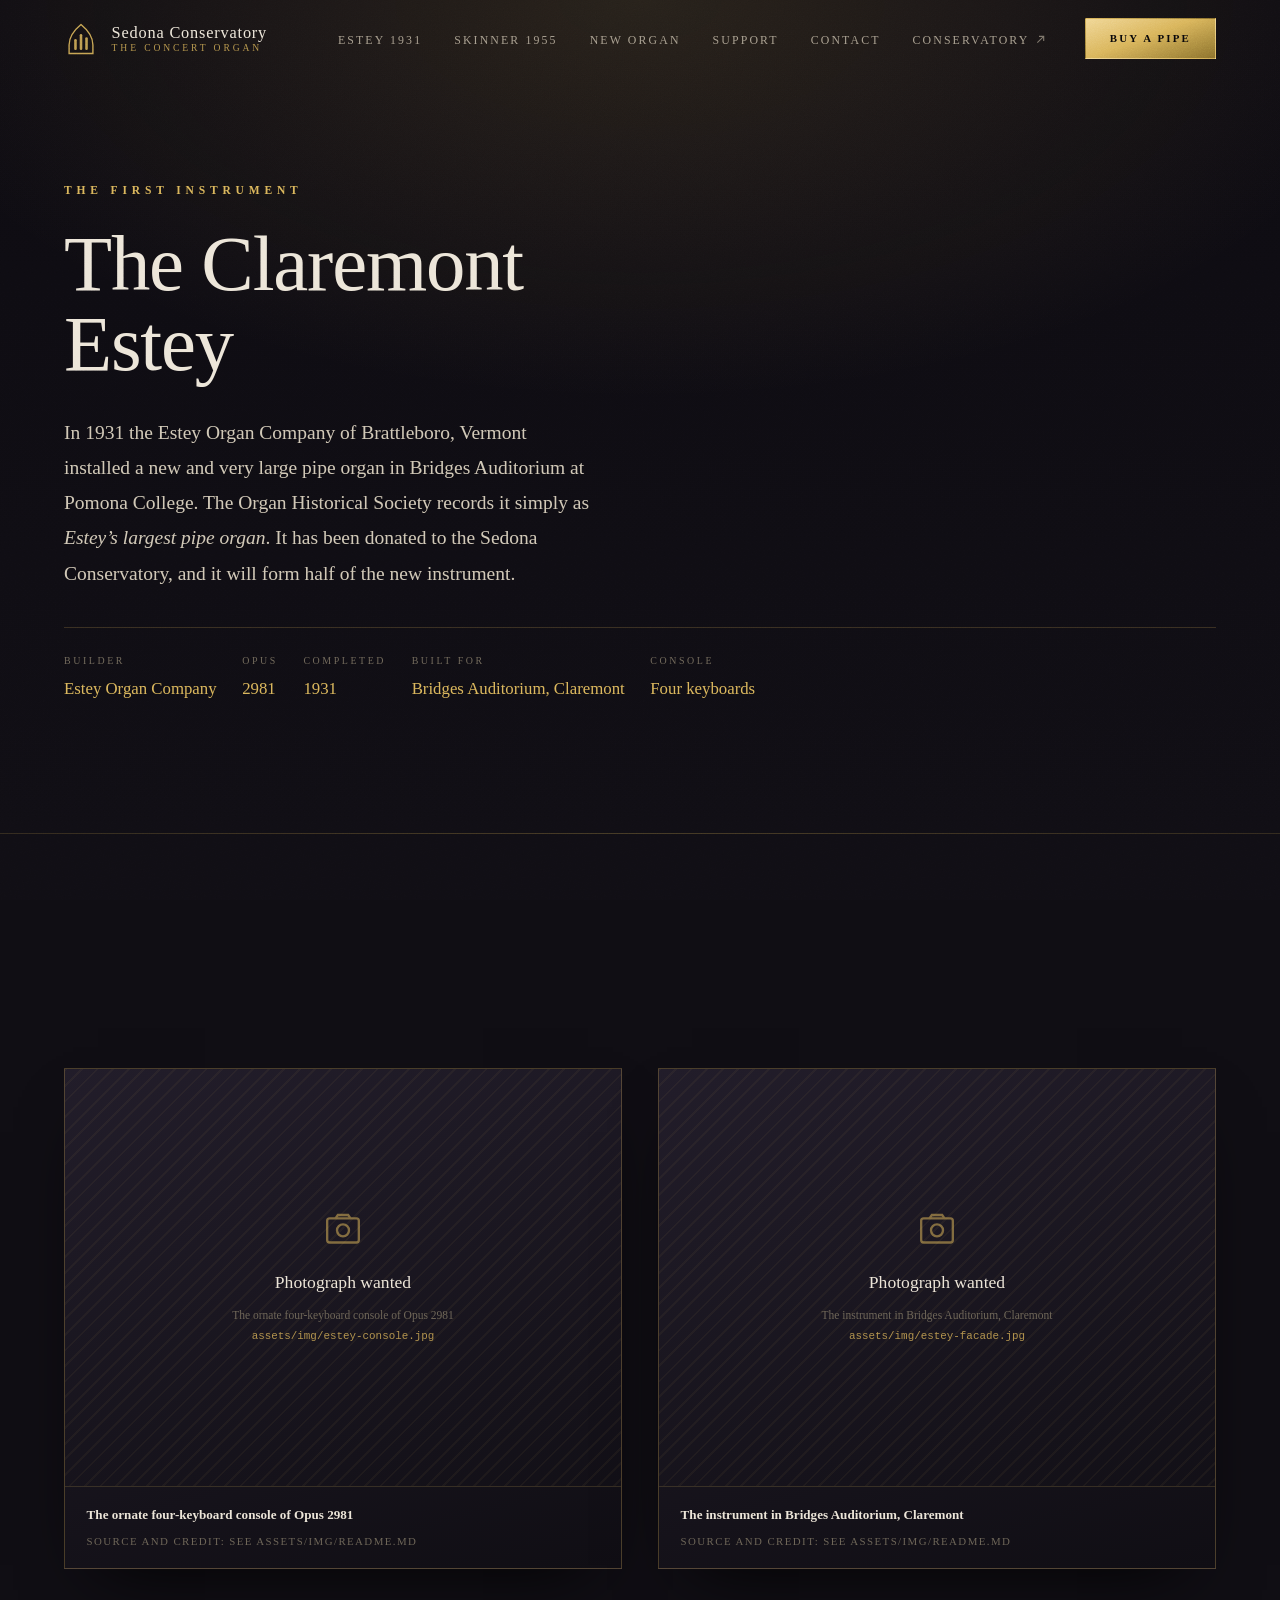
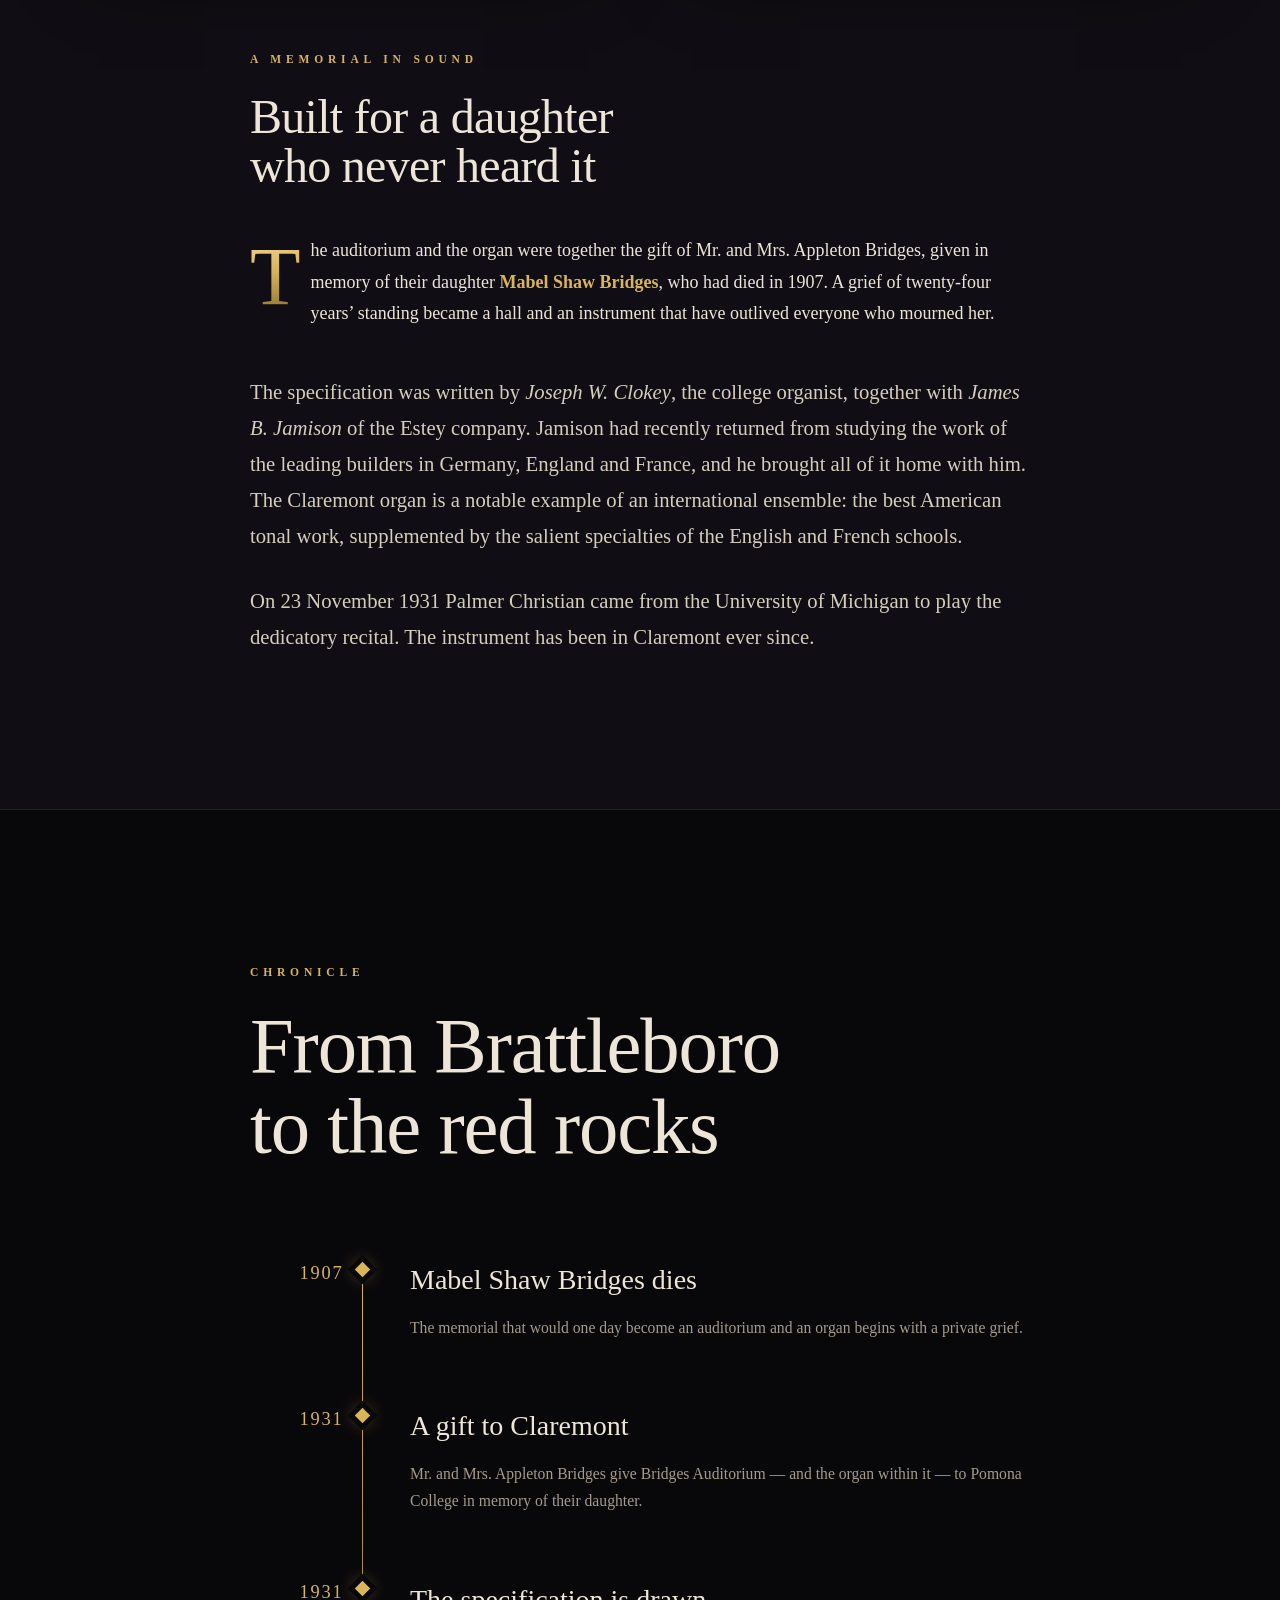
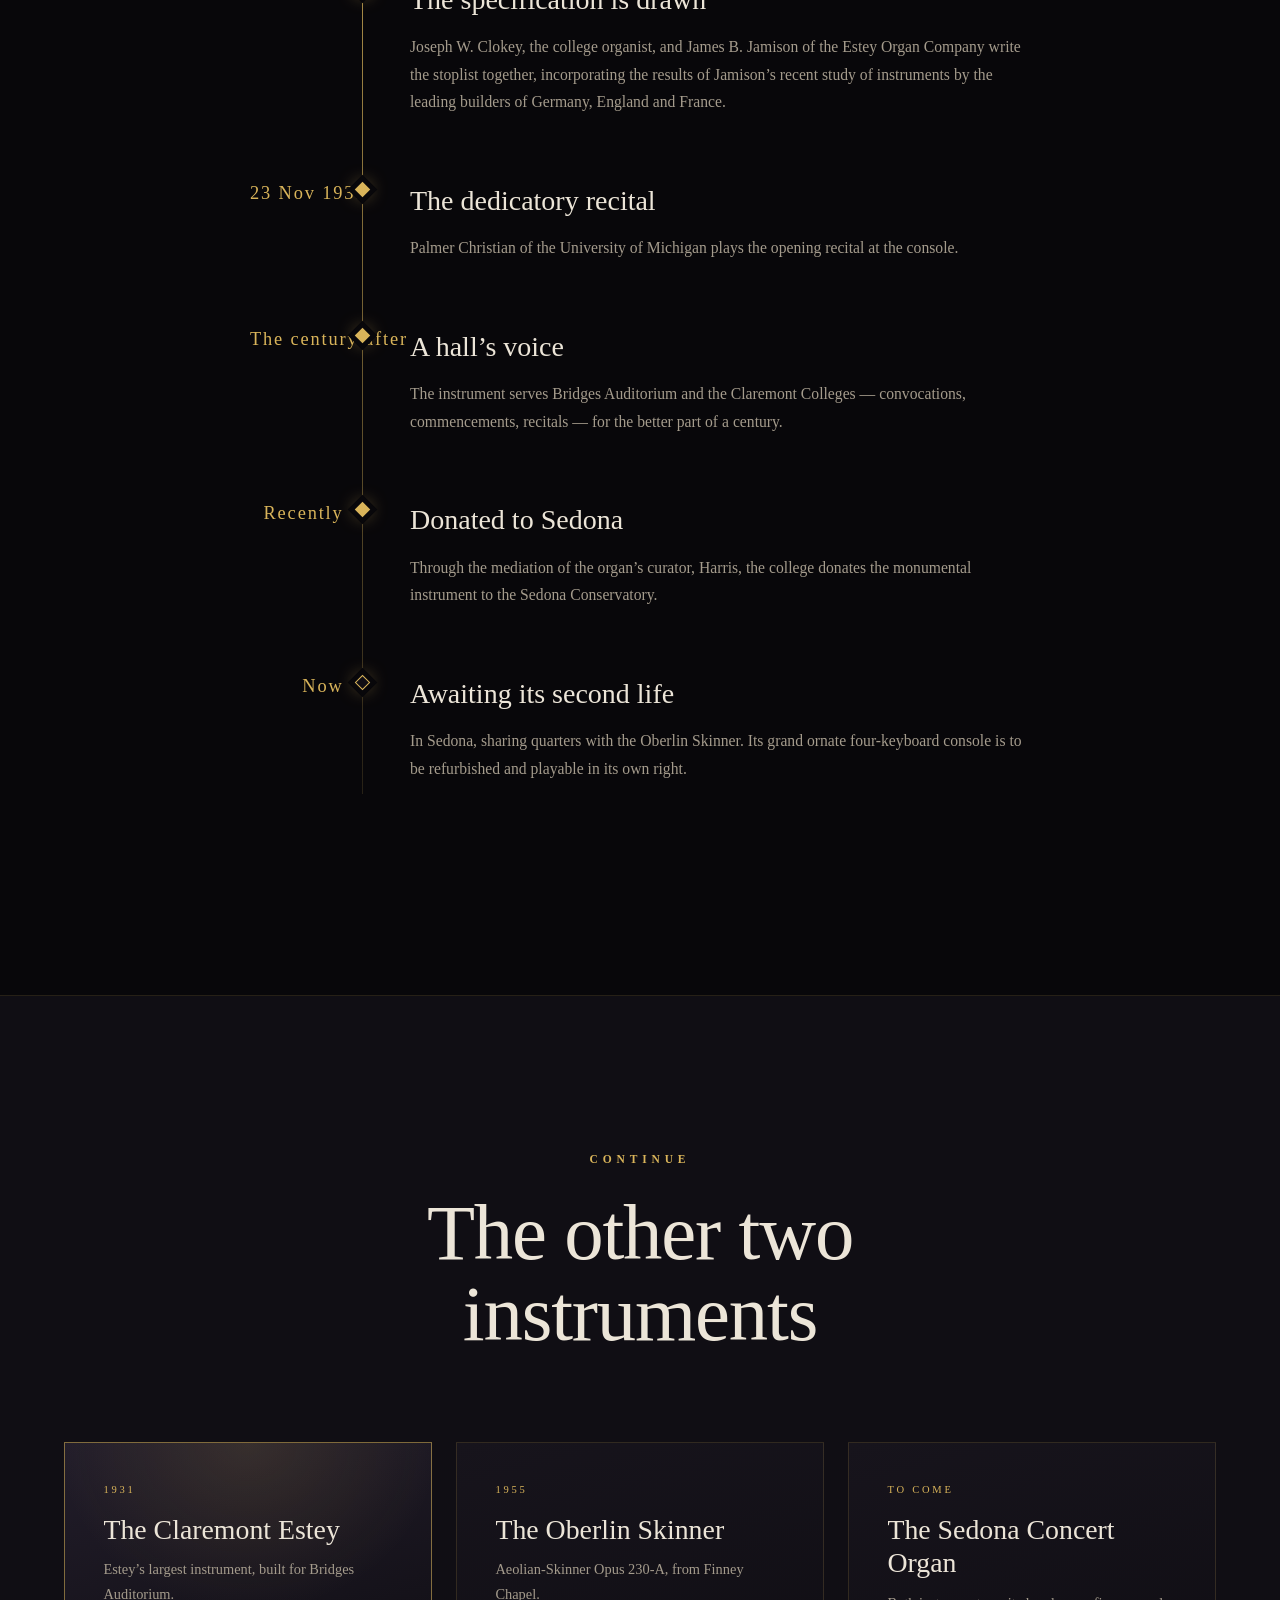
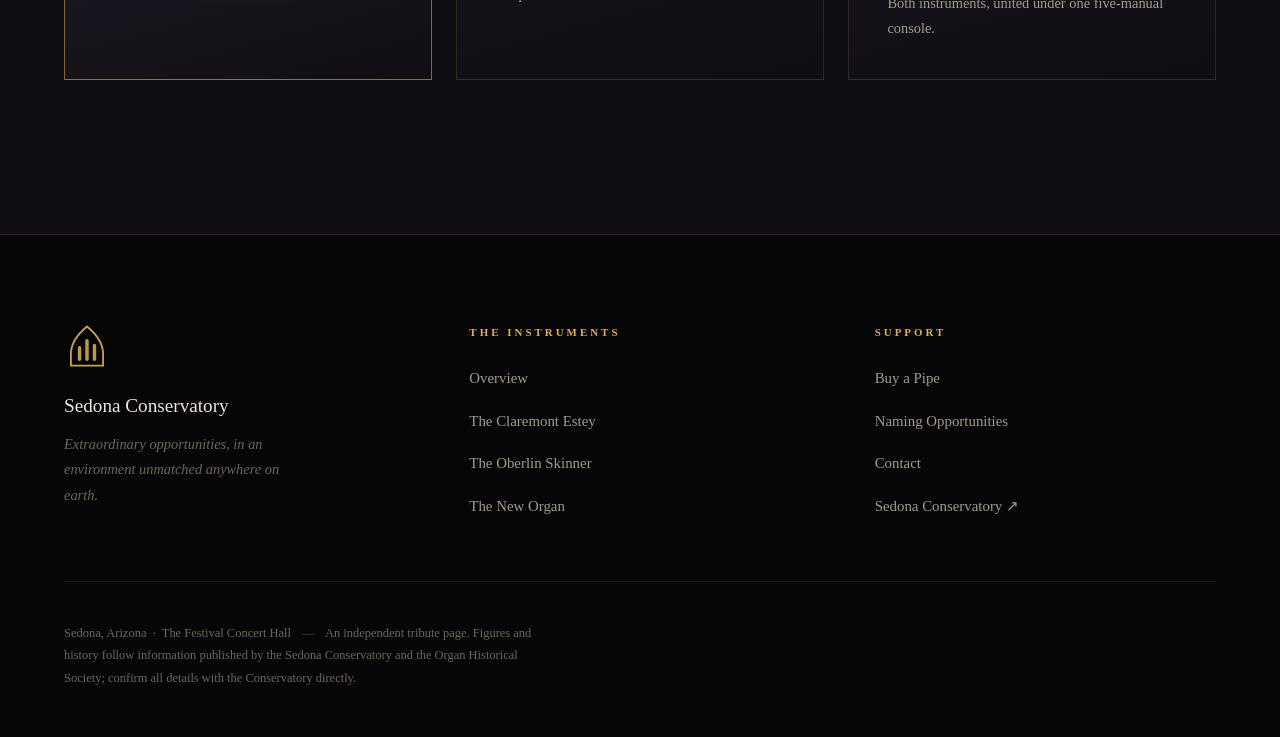
==== estey.html @ 78c65061 "Add organ pages, fundraising content, contact modal, and site nav Expands the single page into a fiv" ====
<!DOCTYPE html>
<html lang="en">
<head>
<meta charset="utf-8">
<meta name="viewport" content="width=device-width, initial-scale=1">
<title>The Claremont Estey, Opus 2981 (1931) — Sedona Concert Organ</title>
<meta name="description" content="Estey Opus 2981, built in 1931 for Bridges Auditorium at Pomona College, Claremont — the largest organ the Estey Organ Company ever built, and now bound for Sedona.">
<meta name="theme-color" content="#0b0a0d">
<link rel="stylesheet" href="assets/css/cathedral.css">
<link rel="icon" href="data:image/svg+xml,%3Csvg xmlns='http://www.w3.org/2000/svg' viewBox='0 0 32 32'%3E%3Crect width='32' height='32' fill='%230b0a0d'/%3E%3Cg fill='%23d9b45a'%3E%3Crect x='6' y='10' width='3' height='16' rx='1.5'/%3E%3Crect x='11.5' y='6' width='3' height='20' rx='1.5'/%3E%3Crect x='17' y='3' width='3' height='23' rx='1.5'/%3E%3Crect x='22.5' y='8' width='3' height='18' rx='1.5'/%3E%3C/g%3E%3C/svg%3E">
</head>
<body>

<a class="skip-link" href="#main">Skip to content</a>

<header class="masthead" id="masthead">
  <div class="masthead__inner">
    <a class="sigil" href="index.html" aria-label="The Sedona Concert Organ — home">
      <svg class="sigil__mark" viewBox="0 0 40 40" aria-hidden="true" focusable="false">
        <path class="sigil__arch" d="M20 3 C31 12, 34 20, 34 27 L34 37 L6 37 L6 27 C6 20, 9 12, 20 3 Z"/>
        <g class="sigil__pipes">
          <rect x="12" y="20" width="3" height="13" rx="1.5"/>
          <rect x="18.5" y="14" width="3" height="19" rx="1.5"/>
          <rect x="25" y="18" width="3" height="15" rx="1.5"/>
        </g>
      </svg>
      <span class="sigil__word">
        <span class="sigil__name">Sedona Conservatory</span>
        <span class="sigil__sub">The Concert Organ</span>
      </span>
    </a>

    <nav class="nav" aria-label="Primary">
      <ul class="nav__list">
        <li><a href="estey.html" aria-current="page">Estey 1931</a></li>
        <li><a href="oberlin.html">Skinner 1955</a></li>
        <li><a href="new-organ.html">New Organ</a></li>
        <li><a href="support.html">Support</a></li>
        <li><a href="#" data-opens-contact>Contact</a></li>
        <li><a class="nav__ext" href="https://sedonaconservatory.org/" target="_blank" rel="noopener">Conservatory<svg viewBox="0 0 12 12" aria-hidden="true" focusable="false"><path d="M4 1h7v7H9.5V3.56L2.28 10.78 1.22 9.72 8.44 2.5H4z"/></svg></a></li>
      </ul>
      <a class="btn btn--gild nav__cta" href="support.html#buy">Buy a Pipe</a>
    </nav>

    <button class="burger" type="button" aria-expanded="false" aria-controls="nav-drawer" aria-label="Open menu">
      <span></span><span></span><span></span>
    </button>
  </div>

  <div class="drawer" id="nav-drawer" hidden>
    <ul class="drawer__list">
      <li><a href="estey.html" aria-current="page">Estey 1931</a></li>
      <li><a href="oberlin.html">Skinner 1955</a></li>
      <li><a href="new-organ.html">New Organ</a></li>
      <li><a href="support.html">Support</a></li>
      <li><a href="support.html#buy">Buy a Pipe</a></li>
      <li><a href="#" data-opens-contact>Contact</a></li>
      <li><a href="https://sedonaconservatory.org/" target="_blank" rel="noopener">Sedona Conservatory &#8599;</a></li>
    </ul>
  </div>
</header>

<main id="main">
<section class="pagehead">
  <div class="pagehead__inner">
    <p class="kicker">The First Instrument</p>
    <h1 class="display">The Claremont<br>Estey</h1>
    <p class="pagehead__lede">
      In 1931 the Estey Organ Company of Brattleboro, Vermont installed a new and very
      large pipe organ in Bridges Auditorium at Pomona College. The Organ Historical
      Society records it simply as <em>Estey&rsquo;s largest pipe organ</em>. It has been
      donated to the Sedona Conservatory, and it will form half of the new instrument.
    </p>

    <dl class="meta">
      <div><dt>Builder</dt><dd>Estey Organ Company</dd></div>
      <div><dt>Opus</dt><dd>2981</dd></div>
      <div><dt>Completed</dt><dd>1931</dd></div>
      <div><dt>Built for</dt><dd>Bridges Auditorium, Claremont</dd></div>
      <div><dt>Console</dt><dd>Four keyboards</dd></div>
    </dl>
  </div>
</section>

<section class="section">
  <div class="wrap">
    <div class="plates">
      <figure class="plate">
        <div class="plate__frame">
          <img class="plate__img" src="assets/img/estey-console.jpg" alt="The four-keyboard console of Estey Opus 2981" loading="lazy">
          <div class="plate__await">
            <svg viewBox="0 0 24 24" fill="none" stroke="currentColor" stroke-width="1.4" aria-hidden="true">
              <rect x="2.5" y="5" width="19" height="14.5" rx="1.5"/>
              <circle cx="12" cy="12.2" r="3.6"/><path d="M7.5 5l1.4-2h6.2l1.4 2"/>
            </svg>
            <b>Photograph wanted</b>
            <span>The ornate four-keyboard console of Opus 2981<br><code>assets/img/estey-console.jpg</code></span>
          </div>
        </div>
        <figcaption><b>The ornate four-keyboard console of Opus 2981</b><cite>Source and credit: see assets/img/README.md</cite></figcaption>
      </figure>
      <figure class="plate">
        <div class="plate__frame">
          <img class="plate__img" src="assets/img/estey-facade.jpg" alt="The organ facade in Bridges Auditorium, Claremont" loading="lazy">
          <div class="plate__await">
            <svg viewBox="0 0 24 24" fill="none" stroke="currentColor" stroke-width="1.4" aria-hidden="true">
              <rect x="2.5" y="5" width="19" height="14.5" rx="1.5"/>
              <circle cx="12" cy="12.2" r="3.6"/><path d="M7.5 5l1.4-2h6.2l1.4 2"/>
            </svg>
            <b>Photograph wanted</b>
            <span>The instrument in Bridges Auditorium, Claremont<br><code>assets/img/estey-facade.jpg</code></span>
          </div>
        </div>
        <figcaption><b>The instrument in Bridges Auditorium, Claremont</b><cite>Source and credit: see assets/img/README.md</cite></figcaption>
      </figure>
    </div>
  </div>

  <div class="wrap wrap--narrow">
    <p class="kicker reveal">A memorial in sound</p>
    <h2 class="display display--sm reveal">Built for a daughter<br>who never heard it</h2>
    <div class="illuminated reveal">
      <p>
        The auditorium and the organ were together the gift of Mr. and Mrs. Appleton
        Bridges, given in memory of their daughter <strong>Mabel Shaw Bridges</strong>,
        who had died in 1907. A grief of twenty-four years&rsquo; standing became a hall
        and an instrument that have outlived everyone who mourned her.
      </p>
    </div>

    <p class="body-lg reveal">
      The specification was written by <em>Joseph W. Clokey</em>, the college organist,
      together with <em>James B. Jamison</em> of the Estey company. Jamison had recently
      returned from studying the work of the leading builders in Germany, England and
      France, and he brought all of it home with him. The Claremont organ is a notable
      example of an international ensemble: the best American tonal work, supplemented by
      the salient specialties of the English and French schools.
    </p>

    <p class="body-lg reveal" style="margin-top:1.75rem">
      On 23 November 1931 Palmer Christian came from the University of Michigan to play
      the dedicatory recital. The instrument has been in Claremont ever since.
    </p>
  </div>
</section>

<section class="section section--dark">
  <div class="wrap wrap--narrow">
    <header class="section-head reveal">
      <p class="kicker">Chronicle</p>
      <h2 class="display">From Brattleboro<br>to the red rocks</h2>
    </header>
    <ol class="chronicle reveal-group">
      <li class="epoch reveal">
        <span class="epoch__year">1907</span>
        <div class="epoch__body">
          <h3>Mabel Shaw Bridges dies</h3>
          <p>The memorial that would one day become an auditorium and an organ begins with a private grief.</p>
        </div>
      </li>
      <li class="epoch reveal">
        <span class="epoch__year">1931</span>
        <div class="epoch__body">
          <h3>A gift to Claremont</h3>
          <p>Mr. and Mrs. Appleton Bridges give Bridges Auditorium &mdash; and the organ within it &mdash; to Pomona College in memory of their daughter.</p>
        </div>
      </li>
      <li class="epoch reveal">
        <span class="epoch__year">1931</span>
        <div class="epoch__body">
          <h3>The specification is drawn</h3>
          <p>Joseph W. Clokey, the college organist, and James B. Jamison of the Estey Organ Company write the stoplist together, incorporating the results of Jamison&rsquo;s recent study of instruments by the leading builders of Germany, England and France.</p>
        </div>
      </li>
      <li class="epoch reveal">
        <span class="epoch__year">23 Nov 1931</span>
        <div class="epoch__body">
          <h3>The dedicatory recital</h3>
          <p>Palmer Christian of the University of Michigan plays the opening recital at the console.</p>
        </div>
      </li>
      <li class="epoch reveal">
        <span class="epoch__year">The century after</span>
        <div class="epoch__body">
          <h3>A hall&rsquo;s voice</h3>
          <p>The instrument serves Bridges Auditorium and the Claremont Colleges &mdash; convocations, commencements, recitals &mdash; for the better part of a century.</p>
        </div>
      </li>
      <li class="epoch reveal">
        <span class="epoch__year">Recently</span>
        <div class="epoch__body">
          <h3>Donated to Sedona</h3>
          <p>Through the mediation of the organ&rsquo;s curator, Harris, the college donates the monumental instrument to the Sedona Conservatory.</p>
        </div>
      </li>
      <li class="epoch reveal epoch--future">
        <span class="epoch__year">Now</span>
        <div class="epoch__body">
          <h3>Awaiting its second life</h3>
          <p>In Sedona, sharing quarters with the Oberlin Skinner. Its grand ornate four-keyboard console is to be refurbished and playable in its own right.</p>
        </div>
      </li>
    </ol>
  </div>
</section>

<section class="section">
  <div class="wrap">
    <header class="section-head section-head--center reveal">
      <p class="kicker kicker--center">Continue</p>
      <h2 class="display">The other two<br>instruments</h2>
    </header>
    <div class="crosslinks reveal-group">
      <a class="xlink" href="estey.html" aria-current="page">
        <p class="xlink__era">1931</p>
        <p class="xlink__name">The Claremont Estey</p>
        <p class="xlink__note">Estey&rsquo;s largest instrument, built for Bridges Auditorium.</p>
      </a>
      <a class="xlink" href="oberlin.html">
        <p class="xlink__era">1955</p>
        <p class="xlink__name">The Oberlin Skinner</p>
        <p class="xlink__note">Aeolian-Skinner Opus 230-A, from Finney Chapel.</p>
      </a>
      <a class="xlink" href="new-organ.html">
        <p class="xlink__era">To come</p>
        <p class="xlink__name">The Sedona Concert Organ</p>
        <p class="xlink__note">Both instruments, united under one five-manual console.</p>
      </a>
    </div>
  </div>
</section>
</main>

<footer class="crypt">
  <div class="wrap">
    <div class="crypt__grid">
      <div class="crypt__brand">
        <svg class="sigil__mark sigil__mark--lg" viewBox="0 0 40 40" aria-hidden="true" focusable="false">
          <path class="sigil__arch" d="M20 3 C31 12, 34 20, 34 27 L34 37 L6 37 L6 27 C6 20, 9 12, 20 3 Z"/>
          <g class="sigil__pipes">
            <rect x="12" y="20" width="3" height="13" rx="1.5"/>
            <rect x="18.5" y="14" width="3" height="19" rx="1.5"/>
            <rect x="25" y="18" width="3" height="15" rx="1.5"/>
          </g>
        </svg>
        <p class="crypt__name">Sedona Conservatory</p>
        <p class="crypt__tag">Extraordinary opportunities, in an environment unmatched anywhere on earth.</p>
      </div>

      <nav class="crypt__nav" aria-label="The instruments">
        <h4>The Instruments</h4>
        <ul>
          <li><a href="index.html">Overview</a></li>
          <li><a href="estey.html">The Claremont Estey</a></li>
          <li><a href="oberlin.html">The Oberlin Skinner</a></li>
          <li><a href="new-organ.html">The New Organ</a></li>
        </ul>
      </nav>

      <nav class="crypt__nav" aria-label="Support">
        <h4>Support</h4>
        <ul>
          <li><a href="support.html#buy">Buy a Pipe</a></li>
          <li><a href="support.html#naming">Naming Opportunities</a></li>
          <li><a href="#" data-opens-contact>Contact</a></li>
          <li><a href="https://sedonaconservatory.org/" target="_blank" rel="noopener">Sedona Conservatory &#8599;</a></li>
        </ul>
      </nav>
    </div>

    <p class="crypt__fine">
      Sedona, Arizona &nbsp;&middot;&nbsp; The Festival Concert Hall
      <span class="crypt__sep">&mdash;</span>
      An independent tribute page. Figures and history follow information published by the
      Sedona Conservatory and the Organ Historical Society; confirm all details with the
      Conservatory directly.
    </p>
  </div>
</footer>

<dialog class="modal" id="contact-modal" aria-labelledby="contact-title">
  <div class="modal__inner">
    <div class="modal__head">
      <h2 class="modal__title" id="contact-title">Write to the Conservatory</h2>
      <button class="modal__close" type="button" aria-label="Close">
        <svg viewBox="0 0 24 24" aria-hidden="true" focusable="false">
          <path d="M5 5l14 14M19 5L5 19" stroke-linecap="round"/>
        </svg>
      </button>
    </div>

    <p class="modal__lede">
      About sponsoring a pipe, naming a rank or a division, visiting the
      instruments, or anything else concerning the Sedona Concert Organ.
    </p>

    <form data-mailto>
      <label class="field">
        <span>Your name</span>
        <input type="text" name="name" autocomplete="name" required>
      </label>
      <label class="field">
        <span>Your email</span>
        <input type="email" name="email" autocomplete="email" required>
      </label>
      <label class="field">
        <span>Regarding</span>
        <select name="subject">
          <option>Buy-A-Pipe sponsorship</option>
          <option>Naming a rank or division</option>
          <option>A major gift</option>
          <option>Visiting the instruments</option>
          <option>Press and media</option>
          <option>Something else</option>
        </select>
      </label>
      <label class="field">
        <span>Message</span>
        <textarea name="message" required></textarea>
      </label>

      <div class="modal__actions">
        <button class="btn btn--gild" type="submit">Open email app</button>
        <button class="btn btn--ghost" type="button" onclick="this.closest('dialog').close()">Cancel</button>
      </div>
    </form>

    <p class="modal__direct">
      This form composes the message in your own email application &mdash; nothing
      is sent from this page.<br>
      Or write directly to <a data-contact-email href="#">the Conservatory</a>.
    </p>
  </div>
</dialog>

<script src="assets/js/cathedral.js" defer></script>
</body>
</html>
---- assets/css/cathedral.css ----
/* ═══════════════════════════════════════════════════════════════════════════
   THE SEDONA CONCERT ORGAN
   A cathedral in CSS — stone, glass, gilding, and light.
   ═══════════════════════════════════════════════════════════════════════════ */

/* ── Tokens ───────────────────────────────────────────────────────────────── */
:root {
  /* Stone */
  --void:        #08070a;
  --stone-deep:  #100e14;
  --stone:       #17141c;
  --stone-lit:   #221d2a;
  --stone-edge:  #322b3c;

  /* Gilding */
  --gild:        #d9b45a;
  --gild-bright: #f0d693;
  --gild-deep:   #8a6f2c;

  /* Glass */
  --lapis:    #2a4b8d;
  --ruby:     #8c1f2f;
  --emerald:  #1d5b4a;
  --amethyst: #4a2d6b;
  --rock:     #a4462d;

  /* Ink */
  --parchment: #ece5d8;
  --mist:      #a49b8c;
  --mist-dim:  #6f6759;

  /* Type */
  --serif:  'Iowan Old Style', 'Palatino Linotype', Palatino, 'Book Antiqua',
            'Hoefler Text', Georgia, 'Times New Roman', serif;
  --display: 'Optima', 'Trajan Pro', 'Iowan Old Style', 'Palatino Linotype',
             Palatino, Georgia, serif;

  /* Measure */
  --wrap:  1180px;
  --gutter: clamp(1.25rem, 5vw, 4rem);
  --rhythm: clamp(5rem, 12vw, 10rem);

  --ease: cubic-bezier(.22, .61, .36, 1);
}

/* ── Reset ────────────────────────────────────────────────────────────────── */
*, *::before, *::after { box-sizing: border-box; }
html { -webkit-text-size-adjust: 100%; scroll-behavior: smooth; }
body, h1, h2, h3, h4, p, ul, ol, figure, blockquote { margin: 0; padding: 0; }
ul, ol { list-style: none; }
img, svg { display: block; max-width: 100%; }
a { color: inherit; text-decoration: none; }
button { font: inherit; color: inherit; background: none; border: 0; cursor: pointer; }

@media (prefers-reduced-motion: reduce) {
  html { scroll-behavior: auto; }
  *, *::before, *::after {
    animation-duration: .001ms !important;
    animation-iteration-count: 1 !important;
    transition-duration: .001ms !important;
  }
}

/* ── Body: the stone shell ────────────────────────────────────────────────── */
body {
  font-family: var(--serif);
  font-size: clamp(1rem, .95rem + .25vw, 1.125rem);
  line-height: 1.75;
  color: var(--parchment);
  background: var(--stone-deep);
  overflow-x: hidden;
  text-rendering: optimizeLegibility;
  -webkit-font-smoothing: antialiased;
}

/* Quarried-stone grain, laid over everything */
body::after {
  content: "";
  position: fixed;
  inset: 0;
  z-index: 9999;
  pointer-events: none;
  opacity: .5;
  mix-blend-mode: overlay;
  background-image: url("data:image/svg+xml;utf8,\
<svg xmlns='http://www.w3.org/2000/svg' width='200' height='200'>\
<filter id='g'><feTurbulence type='fractalNoise' baseFrequency='.85' numOctaves='3' stitchTiles='stitch'/>\
<feColorMatrix type='saturate' values='0'/></filter>\
<rect width='200' height='200' filter='url(%23g)' opacity='.42'/></svg>");
}

.skip-link {
  position: absolute; top: -100%; left: 1rem; z-index: 10000;
  padding: .75rem 1.25rem;
  background: var(--gild); color: var(--void);
  font: 600 .8rem/1 var(--serif); letter-spacing: .12em; text-transform: uppercase;
}
.skip-link:focus { top: 1rem; }

:focus-visible { outline: 2px solid var(--gild); outline-offset: 3px; }

/* ── Layout ───────────────────────────────────────────────────────────────── */
.wrap {
  width: min(var(--wrap), 100% - var(--gutter) * 2);
  margin-inline: auto;
}
.wrap--narrow { width: min(780px, 100% - var(--gutter) * 2); }

.section {
  position: relative;
  padding-block: var(--rhythm);
}
.section--dark {
  background: var(--void);
  box-shadow: inset 0 1px 0 rgba(217,180,90,.14), inset 0 -1px 0 rgba(217,180,90,.14);
}

/* ── Typography ───────────────────────────────────────────────────────────── */
.display {
  font-family: var(--display);
  font-size: clamp(2.4rem, 1.4rem + 4.4vw, 5rem);
  font-weight: 400;
  line-height: 1.02;
  letter-spacing: -.015em;
  color: var(--parchment);
  text-wrap: balance;
}
.display--sm { font-size: clamp(1.8rem, 1.2rem + 2.4vw, 3rem); }

.kicker {
  font-size: .72rem;
  letter-spacing: .42em;
  text-transform: uppercase;
  color: var(--gild);
  margin-bottom: 1.5rem;
  font-weight: 600;
}
.kicker--center { text-align: center; }

.body-lg { font-size: 1.15em; color: #d5cdbd; }

/* The measure constrains the prose, never the display type — headings need
   room to break where the <br> puts them. */
.section-head { margin-bottom: clamp(3rem, 7vw, 5.5rem); }
.section-head--center { text-align: center; }
.section-head__lede {
  margin-top: 1.75rem;
  max-width: 46ch;
  color: var(--mist);
  font-size: 1.1em;
  line-height: 1.8;
}
.section-head--center .section-head__lede { margin-inline: auto; }

.fineprint {
  margin-top: 3.5rem;
  text-align: center;
  font-size: .85rem;
  font-style: italic;
  color: var(--mist-dim);
}

/* ── Buttons ──────────────────────────────────────────────────────────────── */
.btn {
  display: inline-block;
  padding: .95rem 2.1rem;
  font-size: .78rem;
  font-weight: 600;
  letter-spacing: .2em;
  text-transform: uppercase;
  border: 1px solid transparent;
  transition: background .4s var(--ease), color .4s var(--ease),
              border-color .4s var(--ease), box-shadow .4s var(--ease),
              transform .4s var(--ease);
}
.btn--gild {
  color: var(--void);
  background: linear-gradient(160deg, var(--gild-bright), var(--gild) 46%, var(--gild-deep));
  box-shadow: 0 0 0 rgba(217,180,90,0);
}
.btn--gild:hover {
  transform: translateY(-2px);
  box-shadow: 0 10px 34px -10px rgba(217,180,90,.75);
}
.btn--ghost {
  color: var(--gild);
  border-color: rgba(217,180,90,.4);
}
.btn--ghost:hover {
  color: var(--void);
  background: var(--gild);
  border-color: var(--gild);
  transform: translateY(-2px);
}

/* ═══════════════════════════════════════════════════════════════════════════
   MASTHEAD
   ═══════════════════════════════════════════════════════════════════════════ */
.masthead {
  position: fixed;
  inset: 0 0 auto;
  z-index: 100;
  transition: background .5s var(--ease), border-color .5s var(--ease),
              backdrop-filter .5s var(--ease);
  border-bottom: 1px solid transparent;
}
.masthead.is-sunk {
  background: rgba(8,7,10,.86);
  backdrop-filter: blur(14px) saturate(1.2);
  -webkit-backdrop-filter: blur(14px) saturate(1.2);
  border-bottom-color: rgba(217,180,90,.18);
}
.masthead__inner {
  width: min(var(--wrap), 100% - var(--gutter) * 2);
  margin-inline: auto;
  display: flex;
  align-items: center;
  justify-content: space-between;
  gap: 2rem;
  padding-block: 1.1rem;
}

.sigil { display: flex; align-items: center; gap: .85rem; }
.sigil__mark { width: 34px; height: 34px; flex: none; }
.sigil__mark--lg { width: 46px; height: 46px; }
.sigil__arch { fill: none; stroke: var(--gild); stroke-width: 1.6; opacity: .9; }
.sigil__pipes rect { fill: var(--gild); opacity: .85; }
.sigil__word { display: flex; flex-direction: column; line-height: 1.15; }
.sigil__name {
  font-family: var(--display);
  font-size: 1.02rem;
  letter-spacing: .05em;
}
.sigil__sub {
  font-size: .6rem;
  letter-spacing: .3em;
  text-transform: uppercase;
  color: var(--gild);
  opacity: .8;
}

.nav { display: flex; align-items: center; gap: 2.5rem; }
.nav__list { display: flex; gap: 2rem; }
.nav__list a {
  position: relative;
  font-size: .74rem;
  letter-spacing: .18em;
  text-transform: uppercase;
  color: var(--mist);
  transition: color .35s var(--ease);
}
.nav__list a::after {
  content: "";
  position: absolute;
  left: 0; bottom: -.45rem;
  width: 100%; height: 1px;
  background: var(--gild);
  transform: scaleX(0);
  transform-origin: right;
  transition: transform .45s var(--ease);
}
.nav__list a:hover { color: var(--parchment); }
.nav__list a:hover::after { transform: scaleX(1); transform-origin: left; }
.nav__cta { padding: .65rem 1.5rem; font-size: .68rem; }

.burger { display: none; flex-direction: column; gap: 5px; padding: .5rem; }
.burger span {
  display: block; width: 24px; height: 1.5px;
  background: var(--gild);
  transition: transform .4s var(--ease), opacity .3s var(--ease);
}
.burger[aria-expanded="true"] span:nth-child(1) { transform: translateY(6.5px) rotate(45deg); }
.burger[aria-expanded="true"] span:nth-child(2) { opacity: 0; }
.burger[aria-expanded="true"] span:nth-child(3) { transform: translateY(-6.5px) rotate(-45deg); }

.drawer {
  background: rgba(8,7,10,.97);
  backdrop-filter: blur(16px);
  -webkit-backdrop-filter: blur(16px);
  border-top: 1px solid rgba(217,180,90,.18);
}
.drawer[hidden] { display: none; }
.drawer__list { padding: 1rem var(--gutter) 2rem; }
.drawer__list a {
  display: block;
  padding: .95rem 0;
  font-family: var(--display);
  font-size: 1.25rem;
  border-bottom: 1px solid rgba(217,180,90,.12);
  color: var(--parchment);
}

/* ═══════════════════════════════════════════════════════════════════════════
   WEST FRONT (hero)
   ═══════════════════════════════════════════════════════════════════════════ */
.westfront {
  position: relative;
  min-height: 100svh;
  display: grid;
  place-items: center;
  padding: clamp(6rem, 12vh, 8rem) var(--gutter) 0;
  overflow: hidden;
  isolation: isolate;
  background:
    radial-gradient(120% 85% at 50% 8%,  rgba(217,180,90,.15), transparent 55%),
    radial-gradient(90% 60% at 50% 100%, rgba(164,70,45,.28), transparent 65%),
    linear-gradient(180deg, #0d0b11 0%, #13101a 45%, #08070a 100%);
}
/* Vaulted ribs converging overhead */
.westfront__sky {
  position: absolute; inset: 0; z-index: -2;
  background:
    repeating-conic-gradient(from 90deg at 50% -34%,
      rgba(217,180,90,.028) 0deg 1deg, transparent 1deg 8deg);
  mask-image: linear-gradient(180deg, #000 0%, rgba(0,0,0,.25) 45%, transparent 72%);
  -webkit-mask-image: linear-gradient(180deg, #000 0%, rgba(0,0,0,.25) 45%, transparent 72%);
}

/* Shafts of light through clerestory glass */
.shafts { position: absolute; inset: 0; z-index: -1; pointer-events: none; overflow: hidden; }
.shaft {
  position: absolute;
  top: -25%;
  width: clamp(90px, 13vw, 210px);
  height: 145%;
  background: linear-gradient(180deg, rgba(255,232,175,.16), rgba(255,232,175,0) 72%);
  filter: blur(26px);
  transform-origin: top center;
  animation: sway 17s ease-in-out infinite alternate;
}
.shaft--1 { left: 6%;  --r: 11deg;  animation-delay: -2s; }
.shaft--2 { left: 30%; --r: 5deg;   animation-delay: -7s; }
.shaft--3 { left: 61%; --r: -7deg;  animation-delay: -4s; }
.shaft--4 { left: 84%; --r: -13deg; animation-delay: -11s; }
.shafts--warm .shaft {
  background: linear-gradient(180deg, rgba(217,180,90,.14), rgba(164,70,45,0) 70%);
}
@keyframes sway {
  from { transform: translateX(-2.5%) rotate(var(--r, 8deg)) scaleY(1); opacity: .55; }
  to   { transform: translateX(2.5%)  rotate(var(--r, 8deg)) scaleY(1.06); opacity: .95; }
}

/* Rose window — crowns the title, in the flow of the west front */
.rose-holder {
  width: clamp(150px, 26vmin, 300px);
  margin: 0 auto clamp(1.75rem, 4vh, 3rem);
  opacity: .92;
  filter: drop-shadow(0 0 60px rgba(217,180,90,.35));
  animation: bloom 2.4s var(--ease) both;
  will-change: transform;
}
.rose { width: 100%; height: auto; }
.rose__petals use { animation: glassPulse 9s ease-in-out infinite alternate; }
.rose__petals use:nth-child(odd) { animation-delay: -4.5s; }
@keyframes glassPulse { from { opacity: .72; } to { opacity: 1; } }
@keyframes bloom {
  from { opacity: 0; scale: .82; rotate: -12deg; }
  to   { opacity: .92; scale: 1; rotate: none; }
}

.westfront__inner {
  position: relative;
  z-index: 2;
  text-align: center;
  max-width: 60ch;
  padding-bottom: clamp(5rem, 15vh, 9rem);
}
.westfront .kicker { margin-bottom: 1.1rem; letter-spacing: .3em; }

.hero-title {
  font-family: var(--display);
  font-weight: 400;
  font-size: clamp(2.5rem, 1.1rem + 5.4vw, 5.5rem);
  line-height: .98;
  letter-spacing: -.02em;
  margin-block: 0 .38em;
}
.hero-title__line { display: block; }
.hero-title__line--gild {
  background: linear-gradient(175deg, var(--gild-bright) 0%, var(--gild) 40%, #9d7c33 100%);
  -webkit-background-clip: text;
  background-clip: text;
  color: transparent;
  padding-bottom: .08em;
}
.hero-lede {
  font-size: clamp(1rem, .94rem + .3vw, 1.18rem);
  line-height: 1.75;
  color: #cfc6b4;
  margin-inline: auto;
  max-width: 46ch;
}
.hero-lede em { color: var(--gild); font-style: normal; }

.hero-actions {
  display: flex;
  flex-wrap: wrap;
  gap: 1rem;
  justify-content: center;
  margin-top: 2.25rem;
}

/* Hero entrance */
.westfront .kicker,
.hero-title__line,
.hero-lede,
.hero-actions { animation: rise 1.3s var(--ease) both; }
.westfront .kicker         { animation-delay: .25s; }
.hero-title__line:first-of-type { animation-delay: .4s; }
.hero-title__line--gild    { animation-delay: .55s; }
.hero-lede                 { animation-delay: .75s; }
.hero-actions              { animation-delay: .9s; }
@keyframes rise {
  from { opacity: 0; transform: translateY(26px); }
  to   { opacity: 1; transform: none; }
}

/* Organ façade silhouette along the floor */
.facade {
  position: absolute;
  left: 0; right: 0; bottom: 0;
  height: clamp(120px, 20vh, 230px);
  display: flex;
  align-items: flex-end;
  justify-content: center;
  gap: clamp(3px, .55vw, 8px);
  padding-inline: 1rem;
  z-index: 1;
  pointer-events: none;
  mask-image: linear-gradient(90deg, transparent, #000 12%, #000 88%, transparent);
  -webkit-mask-image: linear-gradient(90deg, transparent, #000 12%, #000 88%, transparent);
}
.facade::before {
  content: "";
  position: absolute; inset: auto 0 0 0; height: 60%;
  background: linear-gradient(180deg, transparent, var(--void) 88%);
  z-index: 2;
}
.pipe {
  flex: 1 1 0;
  max-width: 30px;
  border-radius: 999px 999px 0 0;
  background: linear-gradient(90deg,
      #1b1720 0%, #4a4352 22%, #8d8496 42%, #cfc4d4 50%,
      #8d8496 58%, #4a4352 78%, #16131b 100%);
  box-shadow: inset 0 1px 0 rgba(255,255,255,.35);
  transform-origin: bottom center;
  animation: breathe 6s ease-in-out infinite alternate;
}
@keyframes breathe {
  from { transform: scaleY(1); }
  to   { transform: scaleY(1.022); }
}

.scroll-cue {
  position: absolute;
  bottom: 1.75rem; left: 50%; translate: -50% 0;
  z-index: 3;
  width: 1px; height: 54px;
  background: linear-gradient(180deg, transparent, rgba(217,180,90,.55));
  overflow: hidden;
}
.scroll-cue span {
  display: block; width: 100%; height: 16px;
  background: var(--gild);
  animation: descend 2.6s ease-in-out infinite;
}
@keyframes descend {
  0%   { transform: translateY(-18px); opacity: 0; }
  35%  { opacity: 1; }
  100% { transform: translateY(56px); opacity: 0; }
}

/* ═══════════════════════════════════════════════════════════════════════════
   INVOCATION
   ═══════════════════════════════════════════════════════════════════════════ */
.section--invocation { padding-top: clamp(6rem, 14vw, 11rem); }

.illuminated { margin: 2.75rem 0; }
.illuminated > p::first-letter {
  float: left;
  font-family: var(--display);
  font-size: 4.6em;
  line-height: .8;
  padding: .06em .12em 0 0;
  margin-top: .04em;
  background: linear-gradient(170deg, var(--gild-bright), var(--gild) 45%, var(--gild-deep));
  -webkit-background-clip: text;
  background-clip: text;
  color: transparent;
}
.illuminated strong { color: var(--gild); font-weight: 600; }
.illuminated em { color: #d9d0be; }

/* Numerals */
.numbers {
  display: grid;
  grid-template-columns: repeat(auto-fit, minmax(190px, 1fr));
  gap: 1px;
  margin-top: clamp(4rem, 9vw, 7rem);
  background: rgba(217,180,90,.16);
  border-block: 1px solid rgba(217,180,90,.16);
}
.numeral {
  background: var(--stone-deep);
  padding: clamp(2rem, 4vw, 3.25rem) 1.5rem;
  text-align: center;
}
.numeral__value {
  display: block;
  font-family: var(--display);
  font-size: clamp(2.4rem, 1.5rem + 3vw, 4rem);
  line-height: 1;
  letter-spacing: -.02em;
  background: linear-gradient(170deg, var(--gild-bright), var(--gild) 50%, #9d7c33);
  -webkit-background-clip: text;
  background-clip: text;
  color: transparent;
  font-variant-numeric: lining-nums tabular-nums;
}
.numeral__label {
  display: block;
  margin-top: 1rem;
  font-size: .7rem;
  letter-spacing: .22em;
  text-transform: uppercase;
  color: var(--mist);
}
.numbers__foot {
  margin-top: 2rem;
  text-align: center;
  font-style: italic;
  color: var(--mist-dim);
  font-size: .95rem;
}

/* ═══════════════════════════════════════════════════════════════════════════
   DIPTYCH
   ═══════════════════════════════════════════════════════════════════════════ */
.diptych {
  display: grid;
  grid-template-columns: repeat(auto-fit, minmax(320px, 1fr));
  gap: clamp(2.5rem, 6vw, 5rem);
}
/* Flex so the closing rules align across panels of unequal text length */
.panel { text-align: center; display: flex; flex-direction: column; }
.panel__body { display: flex; flex-direction: column; flex: 1; }
.panel__arch {
  position: relative;
  max-width: 300px;
  margin: 0 auto 2.5rem;
  filter: drop-shadow(0 22px 50px rgba(0,0,0,.7));
}
.arch-svg { width: 100%; height: auto; }
.arch-svg__glass {
  transition: opacity .8s var(--ease);
  opacity: .82;
  animation: glassPulse 11s ease-in-out infinite alternate;
}
.panel:hover .arch-svg__glass { opacity: 1; }
/* Leading + a soft interior light behind the glass */
.panel__arch::after {
  content: "";
  position: absolute;
  inset: 12% 14% 4%;
  z-index: -1;
  background: radial-gradient(60% 55% at 50% 40%, rgba(217,180,90,.4), transparent 70%);
  filter: blur(30px);
}

.panel__era {
  font-family: var(--display);
  font-size: 1.5rem;
  letter-spacing: .3em;
  color: var(--gild);
  margin-bottom: .75rem;
}
.panel__title {
  font-family: var(--display);
  font-weight: 400;
  font-size: clamp(1.7rem, 1.2rem + 1.6vw, 2.5rem);
  line-height: 1.1;
  margin-bottom: .9rem;
}
.panel__from {
  font-size: .72rem;
  letter-spacing: .2em;
  text-transform: uppercase;
  color: var(--mist);
  margin-bottom: 1.75rem;
}
.panel__text { color: #c6bdab; max-width: 42ch; margin-inline: auto; }
.panel__text em { color: var(--parchment); }
.panel__note {
  margin-top: auto;
  padding-top: 1.75rem;
  border-top: 1px solid rgba(217,180,90,.2);
  font-size: .82rem;
  font-style: italic;
  color: var(--gild);
  opacity: .85;
}

/* Console */
.console {
  margin-top: clamp(5rem, 11vw, 9rem);
  display: grid;
  grid-template-columns: 1fr;
  gap: 3rem;
  align-items: center;
}
@media (min-width: 900px) {
  .console { grid-template-columns: 1.05fr .95fr; gap: clamp(3rem, 6vw, 5.5rem); }
}
.console__rule {
  grid-column: 1 / -1;
  height: 1px;
  background: linear-gradient(90deg, transparent, rgba(217,180,90,.45), transparent);
  margin-bottom: 1rem;
}
.console__text p { margin-top: 1.75rem; color: #c6bdab; }
.console__text strong { color: var(--gild); font-weight: 600; }
.console__text .display--sm { margin-top: .5rem; }

.console__manuals {
  display: flex;
  flex-direction: column;
  gap: 6px;
  padding: 1.5rem;
  background: linear-gradient(170deg, #241c16, #120e0c);
  border: 1px solid rgba(217,180,90,.22);
  box-shadow: 0 30px 70px -30px rgba(0,0,0,.95), inset 0 1px 0 rgba(217,180,90,.16);
  perspective: 900px;
}
.manual {
  display: flex;
  align-items: center;
  gap: .9rem;
  transform: rotateX(16deg);
  transform-style: preserve-3d;
}
.manual__label {
  flex: none;
  width: 1.9rem;
  font-family: var(--display);
  font-size: .8rem;
  letter-spacing: .1em;
  color: var(--gild);
  text-align: right;
  opacity: .75;
}
/* A real keyboard: naturals divided every 12px, with the five sharps of each
   84px octave laid over them in the correct 2–3 grouping. */
.keys {
  --white: 12px;
  --oct: calc(var(--white) * 7);
  flex: 1;
  height: clamp(20px, 3.4vw, 30px);
  border-radius: 0 0 2px 2px;
  background-image:
    linear-gradient(90deg,
      transparent 0 8px,  #0d0b0a 8px 16px,
      transparent 16px 20px, #0d0b0a 20px 28px,
      transparent 28px 44px, #0d0b0a 44px 52px,
      transparent 52px 56px, #0d0b0a 56px 64px,
      transparent 64px 68px, #0d0b0a 68px 76px,
      transparent 76px 84px),
    repeating-linear-gradient(90deg,
      rgba(0,0,0,.5) 0 1px, transparent 1px var(--white)),
    linear-gradient(180deg, #f4ecdb, #cbc2af);
  background-size: var(--oct) 62%, auto 100%, auto 100%;
  background-repeat: repeat-x, repeat, no-repeat;
  box-shadow: inset 0 -3px 6px rgba(0,0,0,.4), 0 2px 5px rgba(0,0,0,.6);
}

/* ═══════════════════════════════════════════════════════════════════════════
   VOICES
   ═══════════════════════════════════════════════════════════════════════════ */
/* Six voices, laid out so the grid always fills exactly — an auto-fit track
   would leave bare cells showing the divider colour. */
.voices {
  display: grid;
  grid-template-columns: 1fr;
  gap: 1px;
  background: rgba(217,180,90,.14);
  border: 1px solid rgba(217,180,90,.14);
}
@media (min-width: 620px)  { .voices { grid-template-columns: repeat(2, 1fr); } }
@media (min-width: 1000px) { .voices { grid-template-columns: repeat(3, 1fr); } }
.voice {
  position: relative;
  background: var(--stone-deep);
  padding: clamp(2.25rem, 4vw, 3.25rem) clamp(1.75rem, 3vw, 2.5rem);
  overflow: hidden;
  transition: background .6s var(--ease);
}
.voice::before {
  content: "";
  position: absolute;
  inset: auto 0 0 0;
  height: 3px;
  background: var(--accent, var(--gild));
  transform: scaleX(0);
  transform-origin: left;
  transition: transform .7s var(--ease);
}
.voice::after {
  content: "";
  position: absolute;
  inset: -40% -20% auto;
  height: 120%;
  background: radial-gradient(50% 50% at 50% 50%, var(--accent, var(--gild)), transparent 70%);
  opacity: 0;
  transition: opacity .7s var(--ease);
  pointer-events: none;
}
.voice:hover { background: var(--stone); }
.voice:hover::before { transform: scaleX(1); }
.voice:hover::after { opacity: .09; }

.voice[data-hue="gild"]     { --accent: var(--gild); }
.voice[data-hue="emerald"]  { --accent: #37a184; }
.voice[data-hue="lapis"]    { --accent: #5b86d0; }
.voice[data-hue="ruby"]     { --accent: #c74459; }
.voice[data-hue="amethyst"] { --accent: #8f6bc0; }
.voice[data-hue="rock"]     { --accent: #d1704f; }

.voice__glyph {
  display: block;
  width: 46px; height: 46px;
  margin-bottom: 1.6rem;
  color: var(--accent, var(--gild));
  opacity: .9;
}
.voice__glyph svg { width: 100%; height: 100%; fill: currentColor; stroke: currentColor; }
.voice__name {
  font-family: var(--display);
  font-weight: 400;
  font-size: 1.6rem;
  letter-spacing: .01em;
}
.voice__latin {
  font-size: .68rem;
  letter-spacing: .24em;
  text-transform: uppercase;
  color: var(--mist-dim);
  margin: .5rem 0 1.25rem;
}
.voice__text { color: #b8b0a0; font-size: .96rem; line-height: 1.75; }

/* ═══════════════════════════════════════════════════════════════════════════
   CHRONICLE
   ═══════════════════════════════════════════════════════════════════════════ */
/* --rail is both the year-column width and the x of the vertical rail, so the
   markers sit on the line; the year text is inset to clear them. */
.chronicle { position: relative; --rail: clamp(5rem, 9vw, 7rem); }
.chronicle::before {
  content: "";
  position: absolute;
  left: var(--rail);
  top: .6rem; bottom: 3rem;
  width: 1px;
  background: linear-gradient(180deg, var(--gild), rgba(217,180,90,.15));
}
.epoch {
  position: relative;
  display: grid;
  grid-template-columns: var(--rail) 1fr;
  gap: clamp(1.75rem, 4vw, 3rem);
  padding-bottom: clamp(2.5rem, 5vw, 3.75rem);
}
.epoch::before {
  content: "";
  position: absolute;
  left: var(--rail);
  top: .55rem;
  width: 11px; height: 11px;
  translate: -5px 0;
  rotate: 45deg;
  background: var(--gild);
  box-shadow: 0 0 0 5px var(--void), 0 0 18px rgba(217,180,90,.8);
}
.epoch--future::before { background: var(--stone-deep); border: 1.5px solid var(--gild); }
.epoch__year {
  font-family: var(--display);
  font-size: clamp(.95rem, .85rem + .4vw, 1.15rem);
  letter-spacing: .1em;
  color: var(--gild);
  text-align: right;
  padding-top: .1rem;
  padding-right: 1.15rem;
  white-space: nowrap;
}
.epoch__body h3 {
  font-family: var(--display);
  font-weight: 400;
  font-size: clamp(1.25rem, 1rem + 1vw, 1.75rem);
  margin-bottom: .6rem;
}
.epoch__body p { color: var(--mist); font-size: .98rem; }

/* ═══════════════════════════════════════════════════════════════════════════
   PRECINCT
   ═══════════════════════════════════════════════════════════════════════════ */
.precinct {
  display: grid;
  grid-template-columns: repeat(auto-fit, minmax(250px, 1fr));
  gap: clamp(1rem, 2vw, 1.5rem);
}
.cell {
  position: relative;
  padding: clamp(1.75rem, 3vw, 2.5rem);
  background: linear-gradient(165deg, var(--stone), var(--stone-deep));
  border: 1px solid rgba(217,180,90,.13);
  transition: border-color .5s var(--ease), transform .5s var(--ease),
              box-shadow .5s var(--ease);
}
.cell:hover {
  border-color: rgba(217,180,90,.42);
  transform: translateY(-4px);
  box-shadow: 0 22px 48px -26px rgba(0,0,0,.95);
}
.cell--wide {
  grid-column: 1 / -1;
  background:
    radial-gradient(85% 130% at 12% 0%, rgba(217,180,90,.14), transparent 60%),
    linear-gradient(165deg, var(--stone-lit), var(--stone-deep));
  border-color: rgba(217,180,90,.3);
}
.cell h3 {
  font-family: var(--display);
  font-weight: 400;
  font-size: clamp(1.15rem, 1rem + .7vw, 1.65rem);
  line-height: 1.25;
  margin-bottom: .7rem;
}
.cell--wide h3 { font-size: clamp(1.5rem, 1.1rem + 1.8vw, 2.5rem); }
.cell p { color: var(--mist); font-size: .95rem; }

/* ═══════════════════════════════════════════════════════════════════════════
   PATRONAGE
   ═══════════════════════════════════════════════════════════════════════════ */
.section--patronage {
  position: relative;
  overflow: hidden;
  isolation: isolate;
  background:
    radial-gradient(90% 60% at 50% 0%, rgba(164,70,45,.2), transparent 60%),
    linear-gradient(180deg, var(--stone-deep), #0d0a10);
}

.facade--interactive {
  position: relative;
  height: clamp(130px, 22vh, 220px);
  margin: clamp(2.5rem, 6vw, 4rem) 0 .75rem;
  pointer-events: auto;
  mask-image: none;
  -webkit-mask-image: none;
  gap: clamp(2px, .35vw, 5px);
}
.facade--interactive::before { display: none; }
.facade--interactive .pipe {
  pointer-events: auto;
  cursor: pointer;
  animation: none;
  transition: filter .35s var(--ease), transform .35s var(--ease);
}
.facade--interactive .pipe:hover,
.facade--interactive .pipe.is-lit {
  filter: brightness(1.5) saturate(1.3)
          drop-shadow(0 0 14px rgba(217,180,90,.85));
  transform: translateY(-7px);
}
.facade__hint {
  text-align: center;
  font-size: .68rem;
  letter-spacing: .3em;
  text-transform: uppercase;
  color: var(--mist-dim);
  margin-bottom: clamp(3rem, 7vw, 5rem);
}

.tiers {
  display: grid;
  grid-template-columns: repeat(auto-fit, minmax(230px, 1fr));
  gap: clamp(1rem, 2vw, 1.5rem);
}
.tier {
  padding: clamp(1.9rem, 3vw, 2.5rem);
  text-align: center;
  border: 1px solid rgba(217,180,90,.18);
  background: rgba(23,20,28,.6);
  transition: transform .5s var(--ease), border-color .5s var(--ease);
}
.tier:hover { transform: translateY(-5px); border-color: rgba(217,180,90,.5); }
.tier--feature {
  border-color: rgba(217,180,90,.48);
  background:
    radial-gradient(80% 100% at 50% 0%, rgba(217,180,90,.12), transparent 65%),
    rgba(34,29,42,.75);
}
.tier__name {
  font-family: var(--display);
  font-weight: 400;
  font-size: 1.7rem;
  color: var(--gild);
  margin-bottom: 1rem;
}
.tier__text { color: #b8b0a0; font-size: .95rem; }

.callout {
  margin-top: clamp(3rem, 7vw, 5rem);
  padding: clamp(2rem, 4vw, 3rem);
  text-align: center;
  border-top: 1px solid rgba(217,180,90,.25);
  border-bottom: 1px solid rgba(217,180,90,.25);
}
.callout p { color: var(--mist); margin-bottom: 2rem; }
.callout__actions {
  display: flex;
  flex-wrap: wrap;
  gap: .85rem;
  justify-content: center;
}

/* ═══════════════════════════════════════════════════════════════════════════
   COLOPHON
   ═══════════════════════════════════════════════════════════════════════════ */
.colophon {
  padding-block: clamp(5rem, 12vw, 9rem);
  background: var(--void);
  border-top: 1px solid rgba(217,180,90,.14);
}
.benediction { text-align: center; }
.benediction p {
  font-family: var(--display);
  font-size: clamp(1.3rem, 1rem + 1.6vw, 2.25rem);
  line-height: 1.45;
  color: #d8cfbd;
  text-wrap: balance;
}
.benediction cite {
  display: block;
  margin-top: 2rem;
  font-style: normal;
  font-size: .72rem;
  letter-spacing: .3em;
  text-transform: uppercase;
  color: var(--gild);
}

/* ═══════════════════════════════════════════════════════════════════════════
   CRYPT (footer)
   ═══════════════════════════════════════════════════════════════════════════ */
.crypt {
  padding-block: clamp(3.5rem, 8vw, 5.5rem) 3rem;
  background: #060508;
  border-top: 1px solid rgba(217,180,90,.14);
}
.crypt__grid {
  display: grid;
  grid-template-columns: repeat(auto-fit, minmax(220px, 1fr));
  gap: clamp(2.5rem, 5vw, 4rem);
  padding-bottom: 3rem;
  border-bottom: 1px solid rgba(217,180,90,.1);
}
.crypt__brand .sigil__mark { margin-bottom: 1.25rem; }
.crypt__name {
  font-family: var(--display);
  font-size: 1.2rem;
  margin-bottom: .6rem;
}
.crypt__tag { color: var(--mist-dim); font-size: .9rem; font-style: italic; max-width: 34ch; }
.crypt__nav h4 {
  font-size: .68rem;
  letter-spacing: .28em;
  text-transform: uppercase;
  color: var(--gild);
  margin-bottom: 1.25rem;
  font-weight: 600;
}
.crypt__nav li { margin-bottom: .7rem; }
.crypt__nav a {
  color: var(--mist);
  font-size: .93rem;
  transition: color .35s var(--ease);
}
.crypt__nav a:hover { color: var(--parchment); }
.crypt__fine {
  margin-top: 2.5rem;
  font-size: .78rem;
  line-height: 1.8;
  color: var(--mist-dim);
  max-width: 78ch;
}
.crypt__sep { color: rgba(217,180,90,.4); margin-inline: .5rem; }

/* ═══════════════════════════════════════════════════════════════════════════
   REVEAL
   ═══════════════════════════════════════════════════════════════════════════ */
.reveal {
  opacity: 0;
  transform: translateY(30px);
  transition: opacity 1.1s var(--ease), transform 1.1s var(--ease);
}
.reveal.is-revealed { opacity: 1; transform: none; }

@media (prefers-reduced-motion: reduce) {
  .reveal { opacity: 1; transform: none; }
  .rose-holder { animation: none; opacity: .68; }
  .westfront .kicker, .hero-title__line, .hero-lede, .hero-actions { animation: none; opacity: 1; }
}

/* ═══════════════════════════════════════════════════════════════════════════
   NARROW
   ═══════════════════════════════════════════════════════════════════════════ */
@media (max-width: 900px) {
  .nav { display: none; }
  .burger { display: flex; }
  .sigil__sub { display: none; }
  /* the cue would draw a line straight through the façade on short screens */
  .scroll-cue { display: none; }
}
@media (max-width: 560px) {
  .sigil__name { font-size: .9rem; }
  .numbers { grid-template-columns: repeat(2, 1fr); }
  .epoch { grid-template-columns: 1fr; gap: .6rem; padding-left: 2.25rem; }
  .epoch__year { text-align: left; padding-right: 0; }
  .chronicle::before { left: .3rem; }
  .epoch::before { left: .3rem; }
  .callout__actions .btn { width: 100%; }
}

/* Print — a clean order of service */
@media print {
  body { background: #fff; color: #000; }
  .masthead, .shafts, .facade, .scroll-cue, .rose-holder, .drawer { display: none !important; }
  body::after { display: none; }
  .section { padding-block: 2rem; }
  .display, .hero-title { color: #000; }
}

/* ═══════════════════════════════════════════════════════════════════════════
   SUB-PAGE CHROME
   ═══════════════════════════════════════════════════════════════════════════ */
.pagehead {
  position: relative;
  overflow: hidden;
  isolation: isolate;
  padding: clamp(9rem, 20vh, 13rem) var(--gutter) clamp(4rem, 9vw, 7rem);
  background:
    radial-gradient(100% 80% at 50% 0%, rgba(217,180,90,.13), transparent 60%),
    linear-gradient(180deg, #0d0b11, var(--stone-deep));
  border-bottom: 1px solid rgba(217,180,90,.16);
}
.pagehead__inner { width: min(var(--wrap), 100%); margin-inline: auto; }
.pagehead .display { margin-top: .3rem; }
.pagehead__lede {
  margin-top: 1.9rem;
  max-width: 54ch;
  font-size: clamp(1.02rem, .96rem + .35vw, 1.22rem);
  line-height: 1.8;
  color: #cfc6b4;
}

/* Small caps meta row: builder · opus · year */
.meta {
  display: flex;
  flex-wrap: wrap;
  gap: .6rem 1.6rem;
  margin-top: 2.25rem;
  padding-top: 1.5rem;
  border-top: 1px solid rgba(217,180,90,.2);
}
.meta div { display: flex; flex-direction: column; gap: .3rem; }
.meta dt {
  font-size: .62rem;
  letter-spacing: .26em;
  text-transform: uppercase;
  color: var(--mist-dim);
}
.meta dd {
  margin: 0;
  font-family: var(--display);
  font-size: 1.05rem;
  color: var(--gild);
}

/* ── Photograph plates ──────────────────────────────────────────────────── */
.plate {
  position: relative;
  margin: 0;
  background: linear-gradient(165deg, var(--stone-lit), var(--stone-deep));
  border: 1px solid rgba(217,180,90,.28);
  box-shadow: 0 30px 70px -34px rgba(0,0,0,.95);
}
.plate__frame {
  position: relative;
  aspect-ratio: 4 / 3;
  overflow: hidden;
  display: grid;
  place-items: center;
}
.plate--tall .plate__frame { aspect-ratio: 3 / 4; }
.plate__img { width: 100%; height: 100%; object-fit: cover; }
.plate.is-empty .plate__img { display: none; }

/* The engraved legend shown until a photograph is dropped in */
.plate__await { display: none; padding: 2rem; text-align: center; }
.plate.is-empty .plate__await { display: block; }
.plate.is-empty .plate__frame {
  background-image:
    repeating-linear-gradient(135deg,
      rgba(217,180,90,.05) 0 2px, transparent 2px 11px);
}
.plate__await svg { width: 40px; height: 40px; margin: 0 auto 1.1rem; color: var(--gild); opacity: .55; }
.plate__await b {
  display: block;
  font-family: var(--display);
  font-weight: 400;
  font-size: 1.1rem;
  color: var(--parchment);
  margin-bottom: .5rem;
}
.plate__await span {
  display: block;
  font-size: .72rem;
  line-height: 1.7;
  color: var(--mist-dim);
}
.plate__await code {
  font-family: ui-monospace, SFMono-Regular, Menlo, monospace;
  font-size: .68rem;
  color: var(--gild);
  opacity: .8;
}
.plate figcaption {
  padding: 1.1rem 1.35rem;
  border-top: 1px solid rgba(217,180,90,.18);
  font-size: .82rem;
  line-height: 1.65;
  color: var(--mist);
}
.plate figcaption b { color: var(--parchment); font-weight: 600; }
.plate figcaption cite {
  display: block;
  margin-top: .4rem;
  font-style: normal;
  font-size: .68rem;
  letter-spacing: .13em;
  text-transform: uppercase;
  color: var(--mist-dim);
}

.plates {
  display: grid;
  grid-template-columns: repeat(auto-fit, minmax(280px, 1fr));
  gap: clamp(1.25rem, 3vw, 2.25rem);
  margin-block: clamp(3rem, 7vw, 5rem);
}

/* ── Specification sheet ────────────────────────────────────────────────── */
.spec {
  display: grid;
  grid-template-columns: repeat(auto-fit, minmax(210px, 1fr));
  gap: 1px;
  background: rgba(217,180,90,.15);
  border: 1px solid rgba(217,180,90,.15);
  margin-block: clamp(2.5rem, 6vw, 4rem);
}
.spec div { background: var(--stone-deep); padding: 1.75rem 1.5rem; }
.spec dt {
  font-size: .64rem;
  letter-spacing: .24em;
  text-transform: uppercase;
  color: var(--mist-dim);
  margin-bottom: .7rem;
}
.spec dd {
  margin: 0;
  font-family: var(--display);
  font-size: 1.35rem;
  line-height: 1.3;
  color: var(--gild);
}

/* ── Cross-links between the three organ pages ──────────────────────────── */
.crosslinks {
  display: grid;
  grid-template-columns: repeat(auto-fit, minmax(250px, 1fr));
  gap: clamp(1rem, 2vw, 1.5rem);
}
.xlink {
  display: block;
  padding: clamp(1.75rem, 3vw, 2.5rem);
  background: linear-gradient(165deg, var(--stone), var(--stone-deep));
  border: 1px solid rgba(217,180,90,.16);
  transition: transform .5s var(--ease), border-color .5s var(--ease),
              box-shadow .5s var(--ease);
}
.xlink:hover {
  transform: translateY(-5px);
  border-color: rgba(217,180,90,.5);
  box-shadow: 0 24px 50px -28px rgba(0,0,0,.95);
}
.xlink[aria-current="page"] {
  border-color: rgba(217,180,90,.55);
  background:
    radial-gradient(80% 110% at 50% 0%, rgba(217,180,90,.13), transparent 65%),
    linear-gradient(165deg, var(--stone-lit), var(--stone-deep));
}
.xlink__era {
  font-size: .66rem;
  letter-spacing: .26em;
  text-transform: uppercase;
  color: var(--gild);
}
.xlink__name {
  font-family: var(--display);
  font-weight: 400;
  font-size: clamp(1.3rem, 1.1rem + .8vw, 1.75rem);
  line-height: 1.2;
  margin: .8rem 0 .7rem;
}
.xlink__note { color: var(--mist); font-size: .9rem; }

/* ═══════════════════════════════════════════════════════════════════════════
   FILM — click-to-load video, framed like a reliquary
   ═══════════════════════════════════════════════════════════════════════════ */
.film {
  position: relative;
  aspect-ratio: 16 / 9;
  background:
    radial-gradient(70% 70% at 50% 45%, rgba(217,180,90,.13), transparent 70%),
    linear-gradient(165deg, var(--stone-lit), var(--void));
  border: 1px solid rgba(217,180,90,.32);
  box-shadow: 0 34px 80px -36px rgba(0,0,0,.95), inset 0 1px 0 rgba(217,180,90,.16);
  overflow: hidden;
  display: grid;
  place-items: center;
  text-align: center;
}
.film iframe { width: 100%; height: 100%; border: 0; display: block; }
.film__poster {
  position: absolute;
  inset: 0;
  width: 100%; height: 100%;
  object-fit: cover;
  opacity: .5;
}
.film__body { position: relative; z-index: 1; padding: 2rem; }
.film__play {
  display: grid;
  place-items: center;
  width: 76px; height: 76px;
  margin: 0 auto 1.5rem;
  border-radius: 50%;
  border: 1px solid rgba(217,180,90,.6);
  background: rgba(8,7,10,.5);
  color: var(--gild);
  transition: transform .45s var(--ease), background .45s var(--ease),
              box-shadow .45s var(--ease);
}
.film__play svg { width: 26px; height: 26px; fill: currentColor; margin-left: 4px; }
.film:hover .film__play,
.film__btn:focus-visible .film__play {
  transform: scale(1.09);
  background: rgba(217,180,90,.16);
  box-shadow: 0 0 34px -4px rgba(217,180,90,.6);
}
.film__btn { display: block; width: 100%; padding: 0; }
.film__title {
  font-family: var(--display);
  font-size: clamp(1.4rem, 1.1rem + 1.2vw, 2rem);
  color: var(--parchment);
}
.film__note {
  margin-top: .7rem;
  font-size: .74rem;
  letter-spacing: .18em;
  text-transform: uppercase;
  color: var(--gild);
}
.film__await {
  margin-top: 1.1rem;
  font-size: .74rem;
  line-height: 1.7;
  color: var(--mist-dim);
  max-width: 44ch;
  margin-inline: auto;
}
.film__await code {
  font-family: ui-monospace, SFMono-Regular, Menlo, monospace;
  font-size: .7rem;
  color: var(--gild);
  opacity: .85;
}
/* When no video id is configured the play control is inert, not a lie */
.film.is-unset .film__play { opacity: .4; }
.film.is-unset .film__btn { cursor: default; }

/* ═══════════════════════════════════════════════════════════════════════════
   FUNDRAISING
   ═══════════════════════════════════════════════════════════════════════════ */
.goal {
  display: grid;
  grid-template-columns: repeat(auto-fit, minmax(190px, 1fr));
  gap: 1px;
  background: rgba(217,180,90,.18);
  border: 1px solid rgba(217,180,90,.28);
  margin-block: clamp(2.5rem, 6vw, 4rem);
}
.goal div {
  background: linear-gradient(165deg, var(--stone), var(--stone-deep));
  padding: clamp(1.9rem, 3.5vw, 2.75rem) 1.5rem;
  text-align: center;
}
.goal dt {
  font-size: .64rem;
  letter-spacing: .24em;
  text-transform: uppercase;
  color: var(--mist);
  margin-bottom: .9rem;
}
.goal dd {
  margin: 0;
  font-family: var(--display);
  font-size: clamp(1.9rem, 1.3rem + 2.2vw, 3rem);
  line-height: 1;
  background: linear-gradient(170deg, var(--gild-bright), var(--gild) 50%, #9d7c33);
  -webkit-background-clip: text;
  background-clip: text;
  color: transparent;
}

/* Donor tiers */
.tierset {
  display: grid;
  grid-template-columns: repeat(auto-fit, minmax(255px, 1fr));
  gap: clamp(1rem, 2vw, 1.5rem);
}
.card {
  display: flex;
  flex-direction: column;
  padding: clamp(1.9rem, 3vw, 2.6rem);
  border: 1px solid rgba(217,180,90,.2);
  background: linear-gradient(165deg, var(--stone), var(--stone-deep));
  transition: transform .5s var(--ease), border-color .5s var(--ease),
              box-shadow .5s var(--ease);
}
.card:hover {
  transform: translateY(-5px);
  border-color: rgba(217,180,90,.5);
  box-shadow: 0 24px 52px -28px rgba(0,0,0,.95);
}
.card--gold {
  border-color: rgba(217,180,90,.55);
  background:
    radial-gradient(85% 110% at 50% 0%, rgba(217,180,90,.15), transparent 62%),
    linear-gradient(165deg, var(--stone-lit), var(--stone-deep));
}
.card--red {
  border-color: rgba(164,70,45,.55);
  background:
    radial-gradient(85% 110% at 50% 0%, rgba(164,70,45,.2), transparent 62%),
    linear-gradient(165deg, #241820, var(--stone-deep));
}
.card__tier {
  font-size: .66rem;
  letter-spacing: .28em;
  text-transform: uppercase;
  color: var(--gild);
  margin-bottom: .9rem;
}
.card--red .card__tier { color: #d1704f; }
.card__amount {
  font-family: var(--display);
  font-size: clamp(2rem, 1.5rem + 1.6vw, 2.8rem);
  line-height: 1;
  color: var(--parchment);
  margin-bottom: .5rem;
}
.card__unit { font-size: .8rem; color: var(--mist); letter-spacing: .1em; }
.card__text { margin-top: 1.4rem; color: #b8b0a0; font-size: .95rem; flex: 1; }
.card__cta { margin-top: 1.9rem; }
.card__cta .btn { width: 100%; text-align: center; }

/* Benefits of a sponsorship */
.benefits { margin-block: clamp(2rem, 4vw, 3rem); display: grid; gap: 1.1rem; }
.benefit {
  display: grid;
  grid-template-columns: 26px 1fr;
  gap: 1.1rem;
  align-items: start;
}
.benefit svg { width: 20px; height: 20px; margin-top: .42rem; color: var(--gild); fill: currentColor; }
.benefit p { color: #c6bdab; }

/* Naming opportunities */
.naming {
  display: grid;
  grid-template-columns: repeat(auto-fit, minmax(290px, 1fr));
  gap: 1px;
  background: rgba(217,180,90,.14);
  border: 1px solid rgba(217,180,90,.14);
}
.name-op {
  background: var(--stone-deep);
  padding: clamp(1.9rem, 3vw, 2.6rem);
  transition: background .5s var(--ease);
}
.name-op:hover { background: var(--stone); }
.name-op__kind {
  font-size: .62rem;
  letter-spacing: .26em;
  text-transform: uppercase;
  color: var(--mist-dim);
  margin-bottom: .8rem;
}
.name-op__name {
  font-family: var(--display);
  font-weight: 400;
  font-size: clamp(1.3rem, 1.1rem + .7vw, 1.65rem);
  line-height: 1.2;
  color: var(--gild);
  margin-bottom: .9rem;
}
.name-op__text { color: #b0a898; font-size: .93rem; line-height: 1.7; }

/* ═══════════════════════════════════════════════════════════════════════════
   CONTACT MODAL
   ═══════════════════════════════════════════════════════════════════════════ */
.modal {
  width: min(560px, calc(100vw - 2rem));
  padding: 0;
  border: 1px solid rgba(217,180,90,.35);
  background:
    radial-gradient(100% 60% at 50% 0%, rgba(217,180,90,.1), transparent 60%),
    linear-gradient(170deg, var(--stone), #0b0a0e);
  color: var(--parchment);
  box-shadow: 0 50px 110px -40px #000;
}
.modal::backdrop {
  background: rgba(6,5,8,.82);
  backdrop-filter: blur(6px);
  -webkit-backdrop-filter: blur(6px);
}
.modal[open] { animation: modalIn .5s var(--ease) both; }
@keyframes modalIn {
  from { opacity: 0; transform: translateY(16px) scale(.97); }
  to   { opacity: 1; transform: none; }
}
.modal__inner { padding: clamp(1.9rem, 4vw, 2.9rem); }
.modal__head {
  display: flex;
  justify-content: space-between;
  align-items: flex-start;
  gap: 1.5rem;
  margin-bottom: 1.75rem;
}
.modal__title {
  font-family: var(--display);
  font-weight: 400;
  font-size: clamp(1.6rem, 1.3rem + 1.2vw, 2.2rem);
  line-height: 1.1;
}
.modal__close {
  flex: none;
  width: 38px; height: 38px;
  display: grid; place-items: center;
  border: 1px solid rgba(217,180,90,.3);
  color: var(--gild);
  transition: background .35s var(--ease), color .35s var(--ease);
}
.modal__close:hover { background: var(--gild); color: var(--void); }
.modal__close svg { width: 15px; height: 15px; stroke: currentColor; stroke-width: 2; fill: none; }
.modal__lede { color: var(--mist); font-size: .95rem; margin-bottom: 1.75rem; }

.field { display: block; margin-bottom: 1.15rem; }
.field span {
  display: block;
  font-size: .64rem;
  letter-spacing: .24em;
  text-transform: uppercase;
  color: var(--gild);
  margin-bottom: .5rem;
}
.field input,
.field select,
.field textarea {
  width: 100%;
  padding: .8rem .95rem;
  font-family: var(--serif);
  font-size: .97rem;
  color: var(--parchment);
  background: rgba(8,7,10,.65);
  border: 1px solid rgba(217,180,90,.24);
  transition: border-color .35s var(--ease), background .35s var(--ease);
}
.field textarea { min-height: 110px; resize: vertical; }
.field input:focus,
.field select:focus,
.field textarea:focus {
  outline: none;
  border-color: var(--gild);
  background: rgba(8,7,10,.9);
}
.field select { appearance: none; cursor: pointer; }
.field select option { background: #14121a; color: var(--parchment); }

.modal__actions { display: flex; flex-wrap: wrap; gap: .75rem; margin-top: 1.75rem; }
.modal__actions .btn { flex: 1; text-align: center; min-width: 150px; }
.modal__direct {
  margin-top: 1.75rem;
  padding-top: 1.5rem;
  border-top: 1px solid rgba(217,180,90,.18);
  font-size: .84rem;
  line-height: 1.9;
  color: var(--mist);
}
.modal__direct a { color: var(--gild); border-bottom: 1px solid rgba(217,180,90,.35); }
.modal__direct a:hover { color: var(--gild-bright); }

/* External-link mark in the nav */
.nav__ext svg,
.drawer__ext svg { width: 9px; height: 9px; margin-left: .4rem; opacity: .7; }
.nav__list a svg { display: inline; vertical-align: baseline; fill: currentColor; }

/* Anchor jumps must clear the fixed masthead — #buy is the primary CTA target */
section[id], [id].section, .chronicle, .naming { scroll-margin-top: clamp(5rem, 9vh, 7rem); }

/* Keep the modal's primary action on one line */
.modal__actions .btn { min-width: 0; padding-inline: 1.4rem; letter-spacing: .14em; }
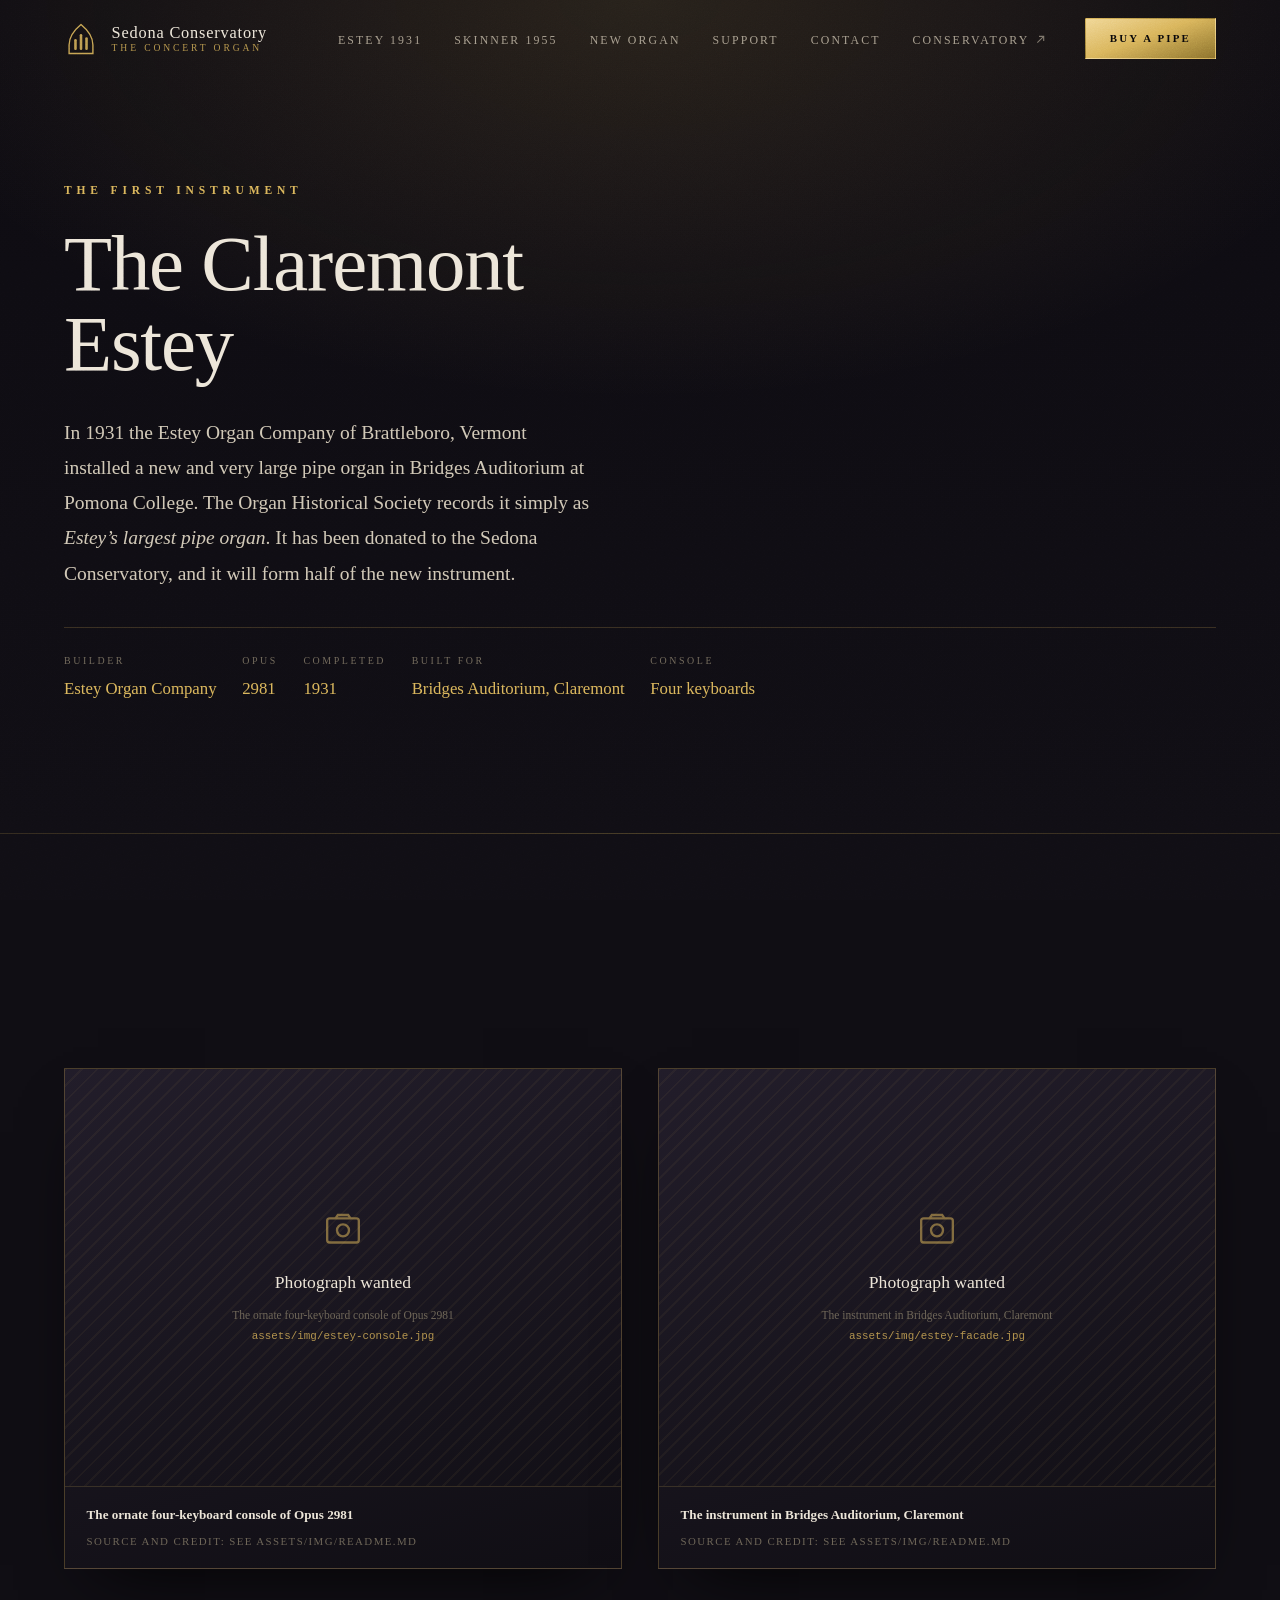
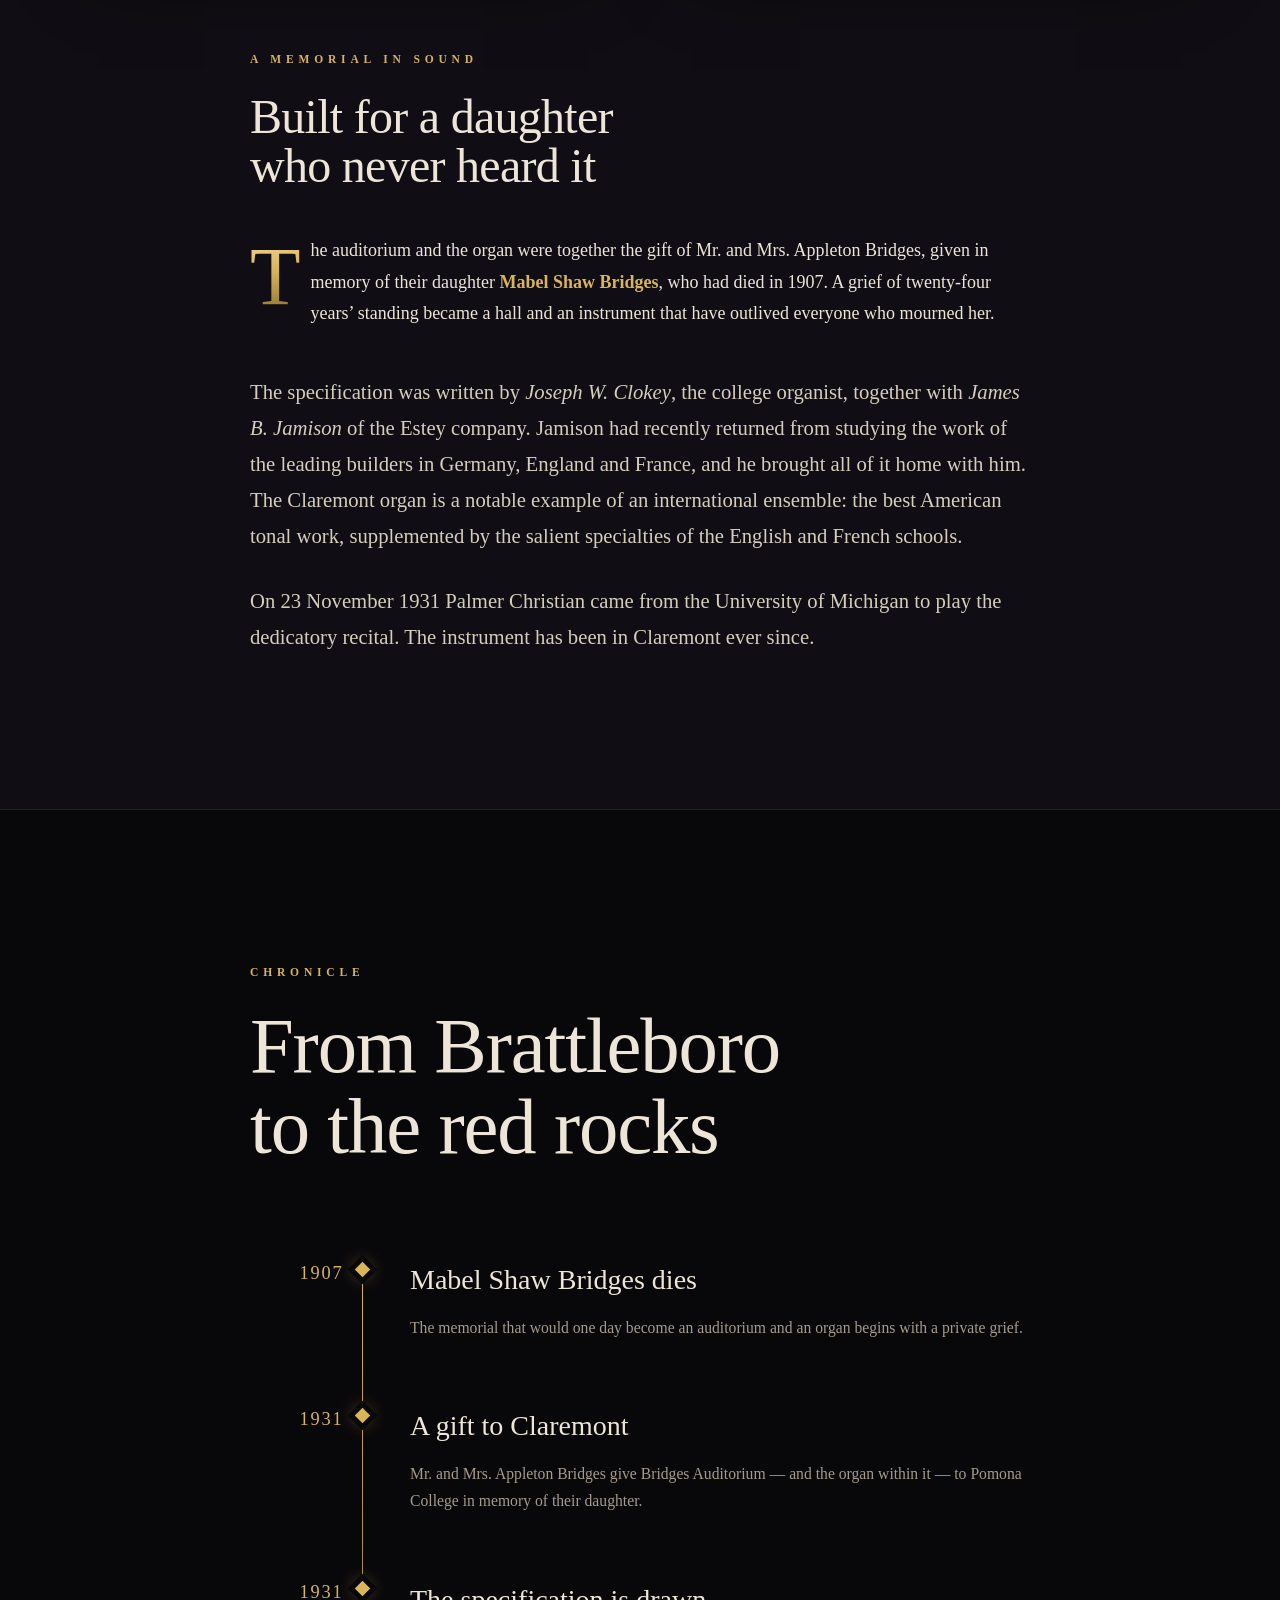
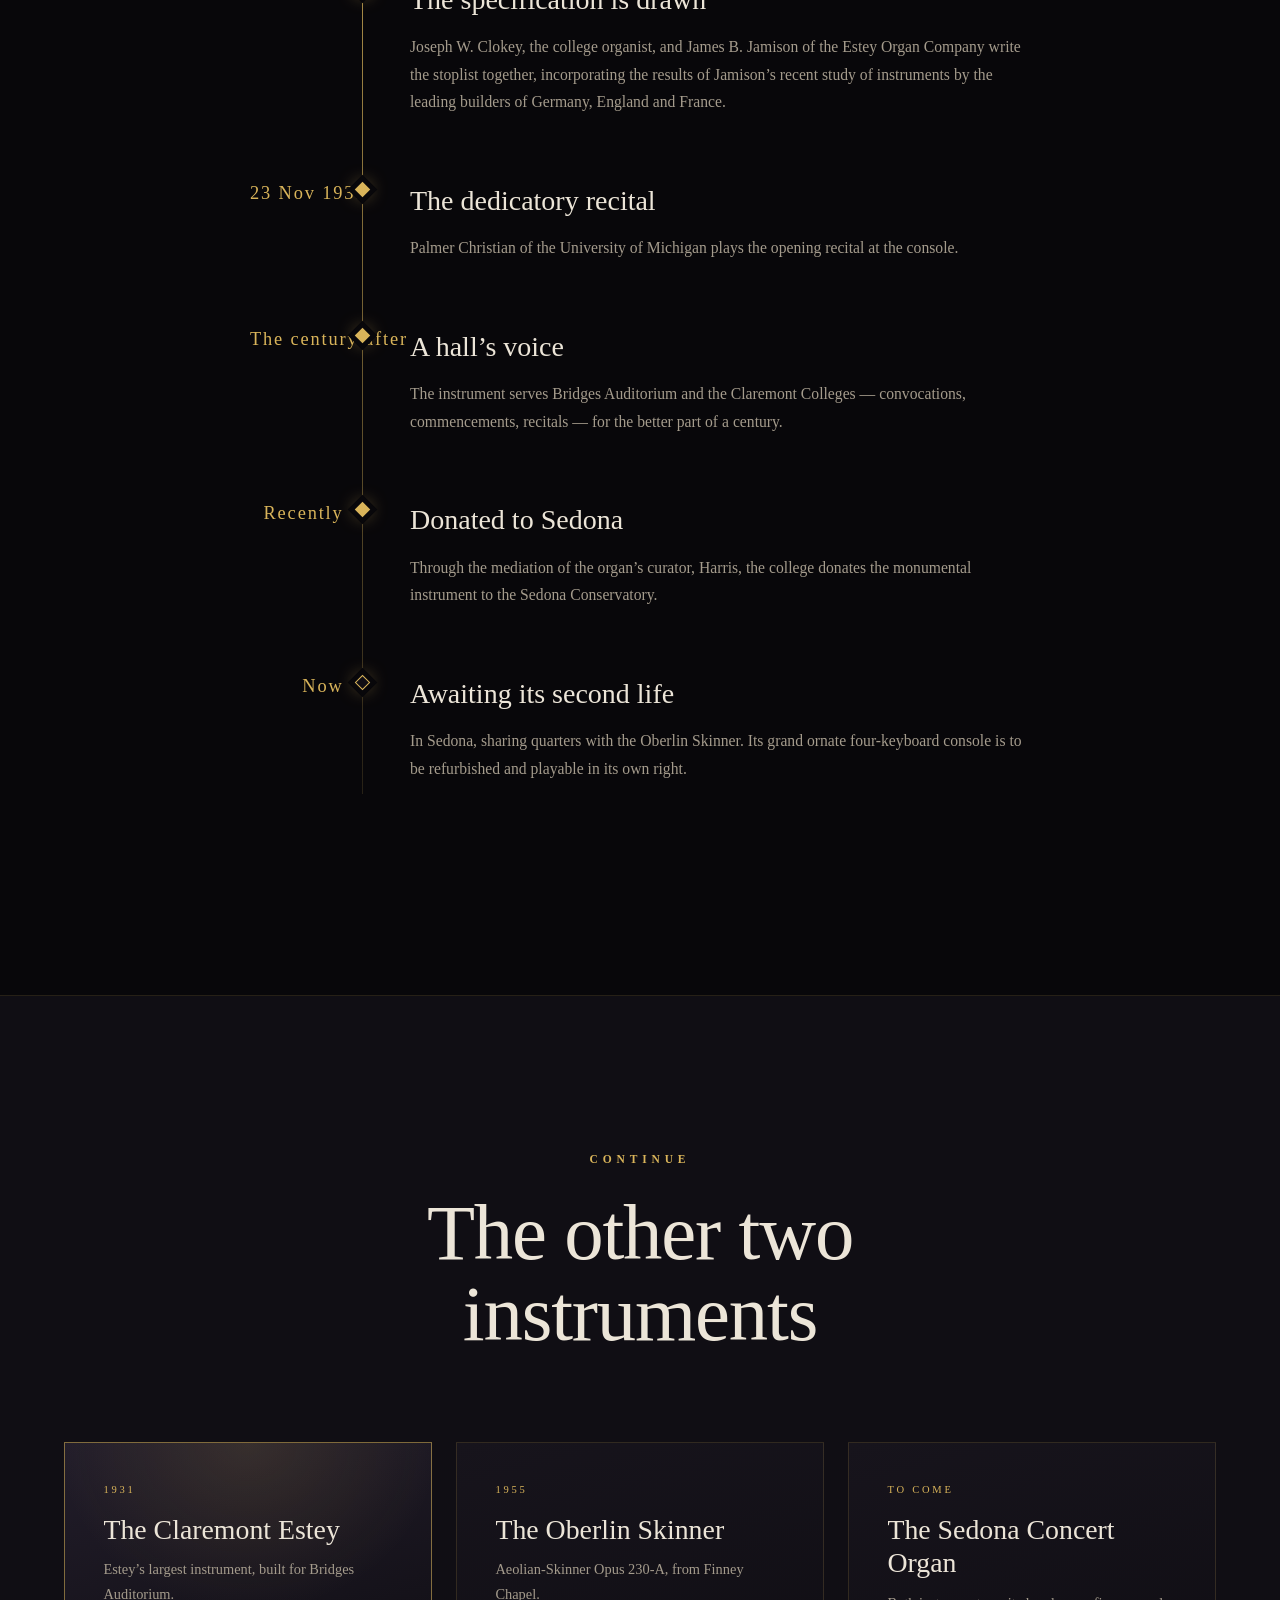
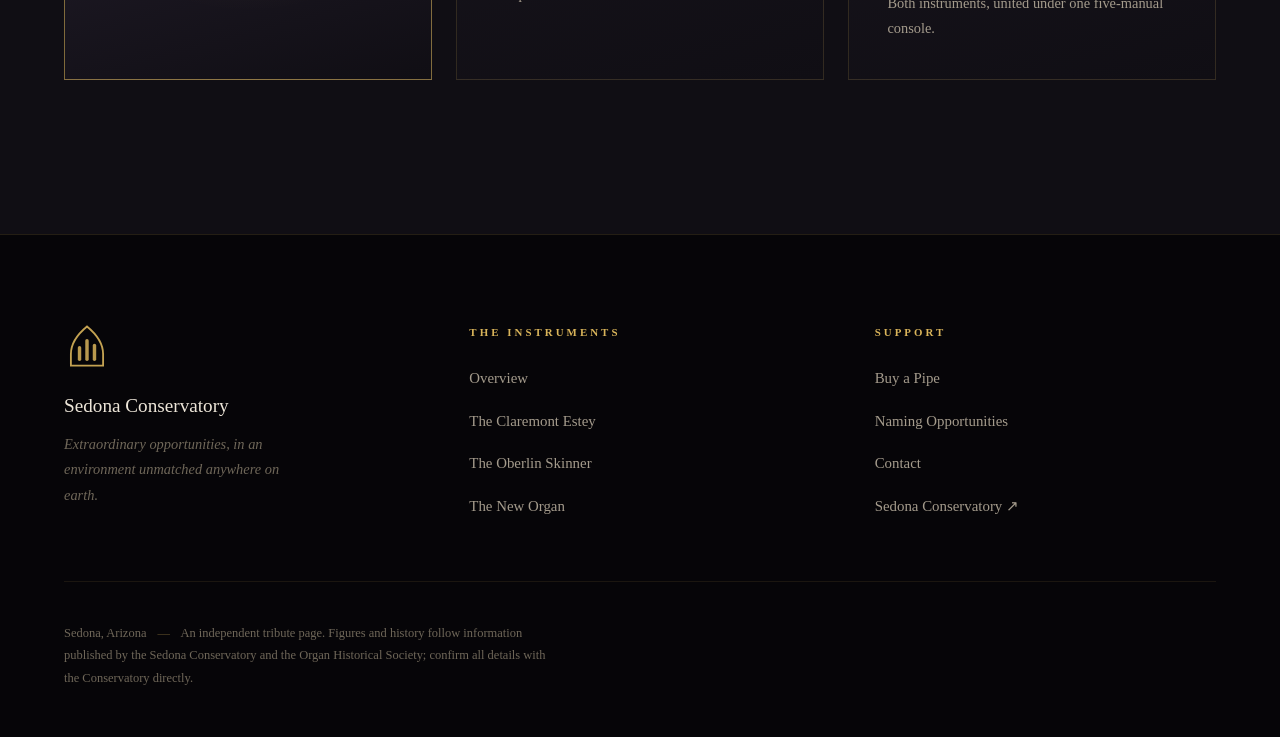
==== commit b87be746: "Remove The Precinct; the organ will live in an existing building No new building will be constructed" ====
--- a/estey.html
+++ b/estey.html
@@ -269,7 +269,7 @@
     </div>
 
     <p class="crypt__fine">
-      Sedona, Arizona &nbsp;&middot;&nbsp; The Festival Concert Hall
+      Sedona, Arizona
       <span class="crypt__sep">&mdash;</span>
       An independent tribute page. Figures and history follow information published by the
       Sedona Conservatory and the Organ Historical Society; confirm all details with the
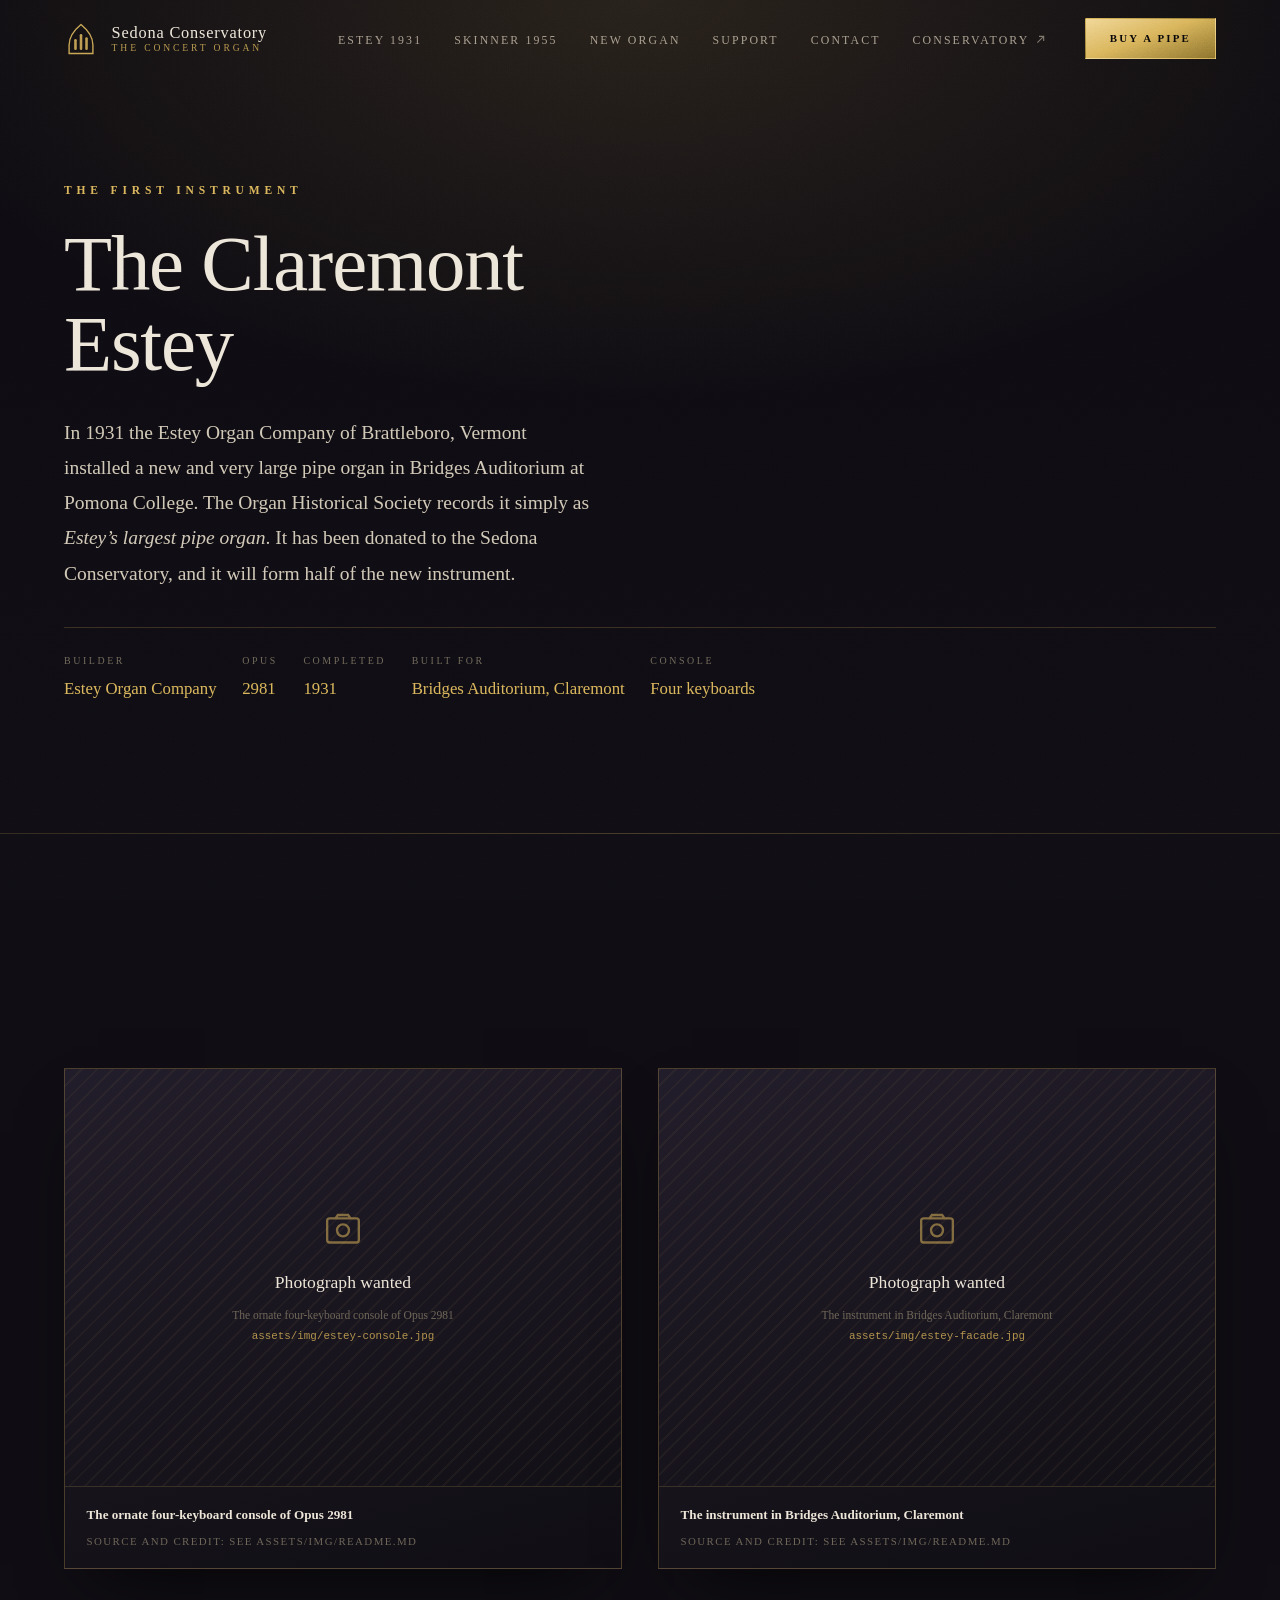
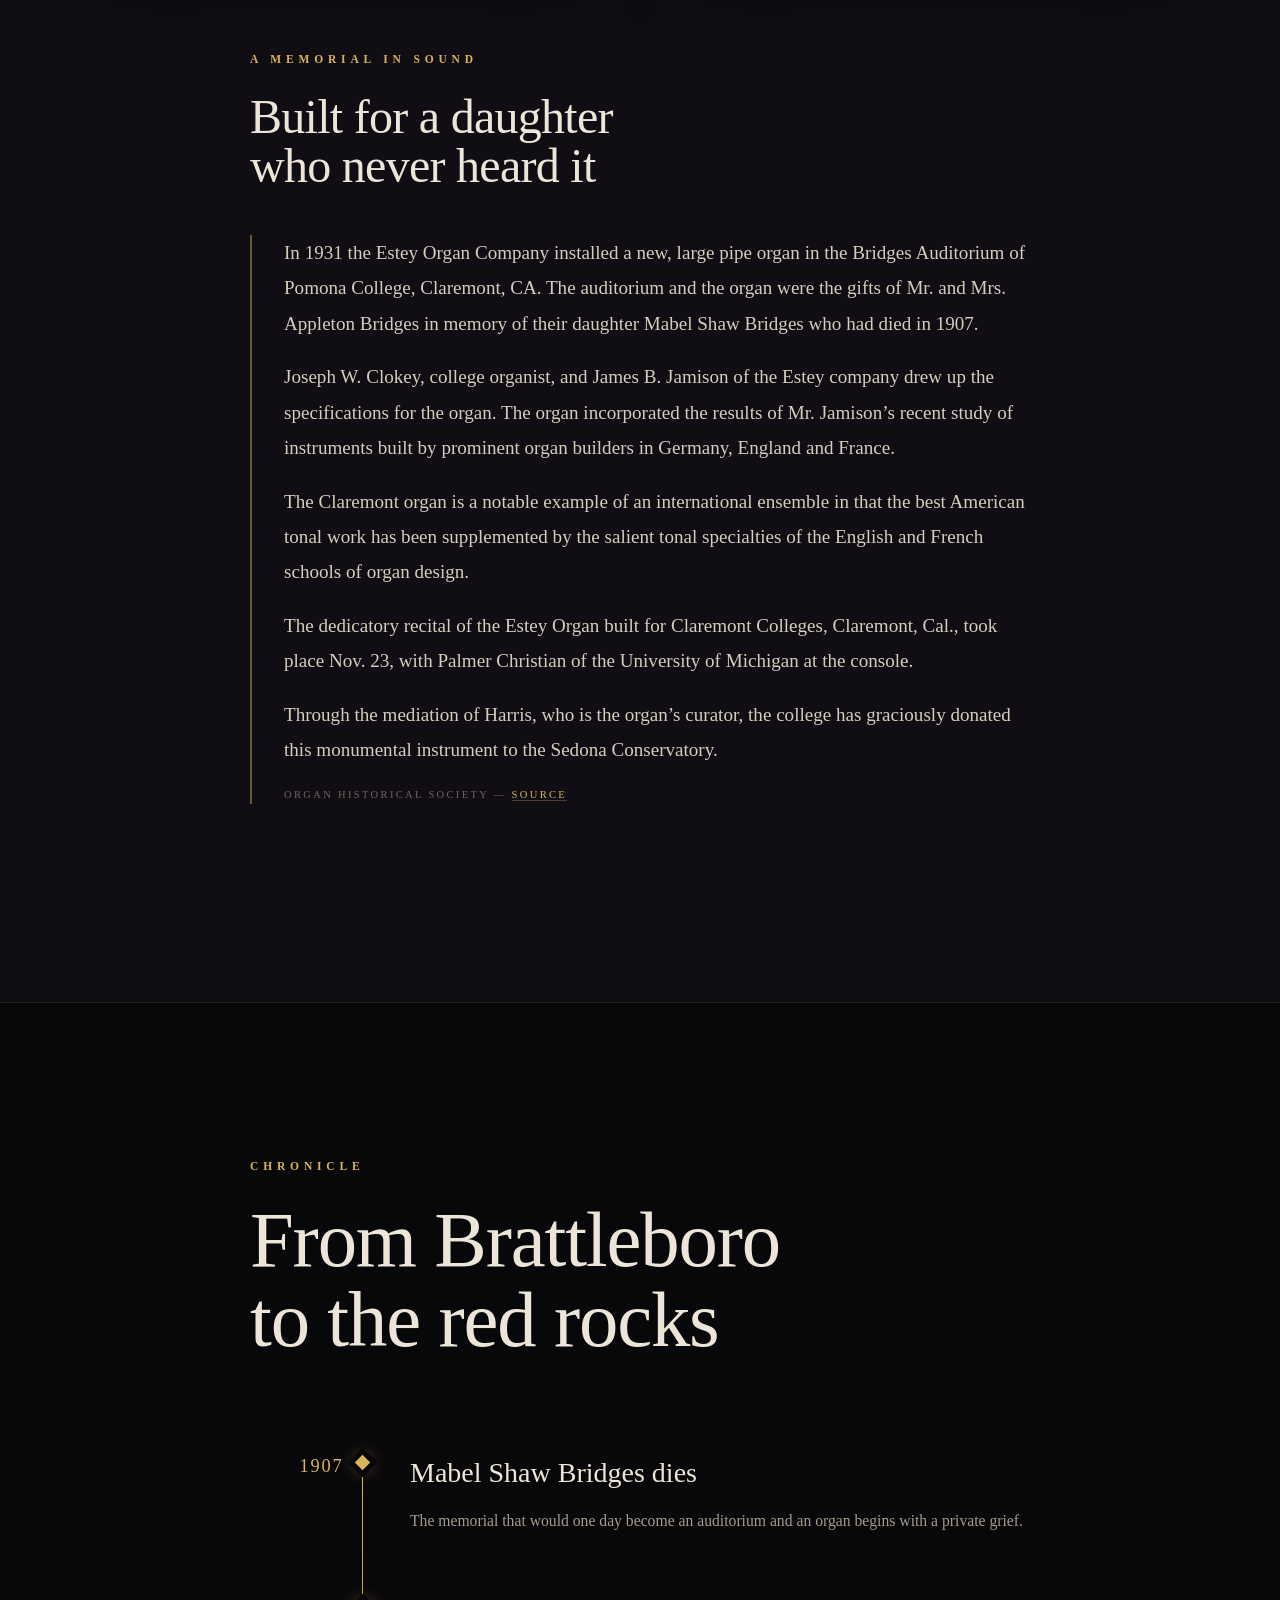
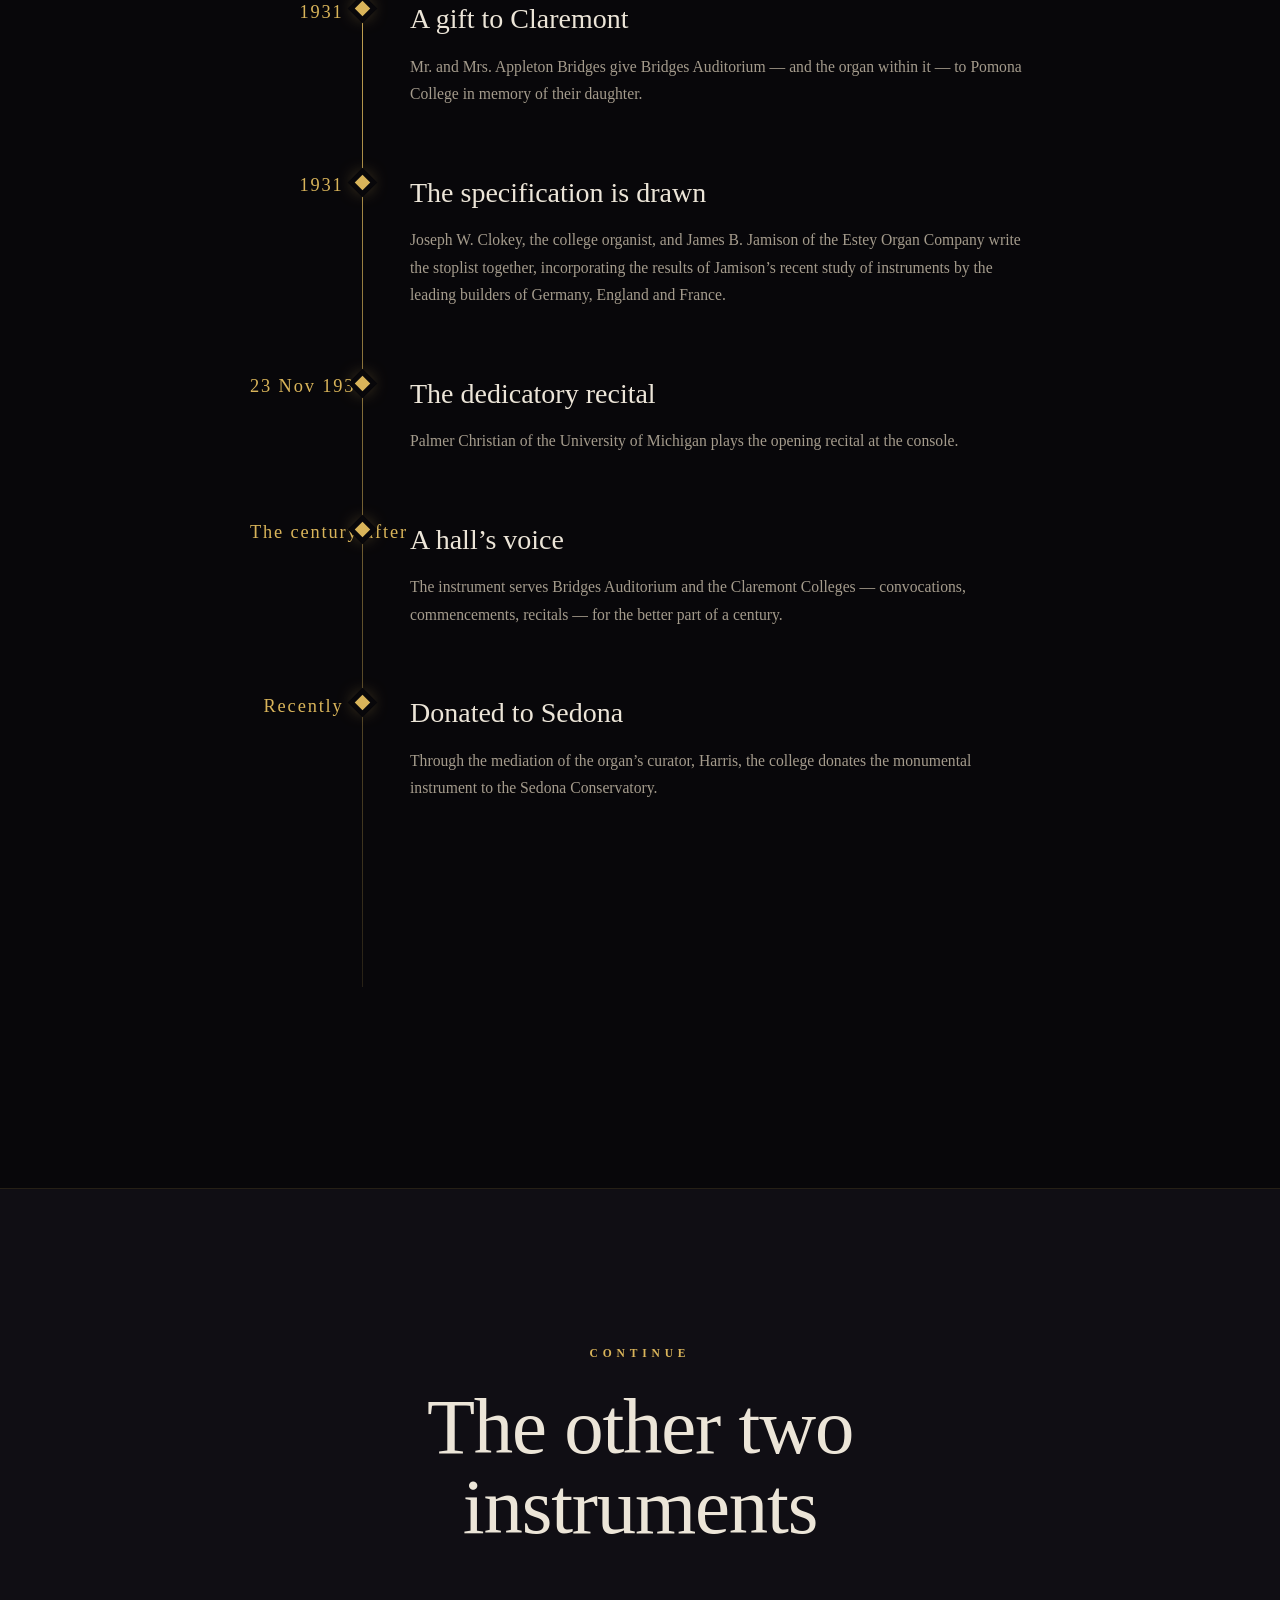
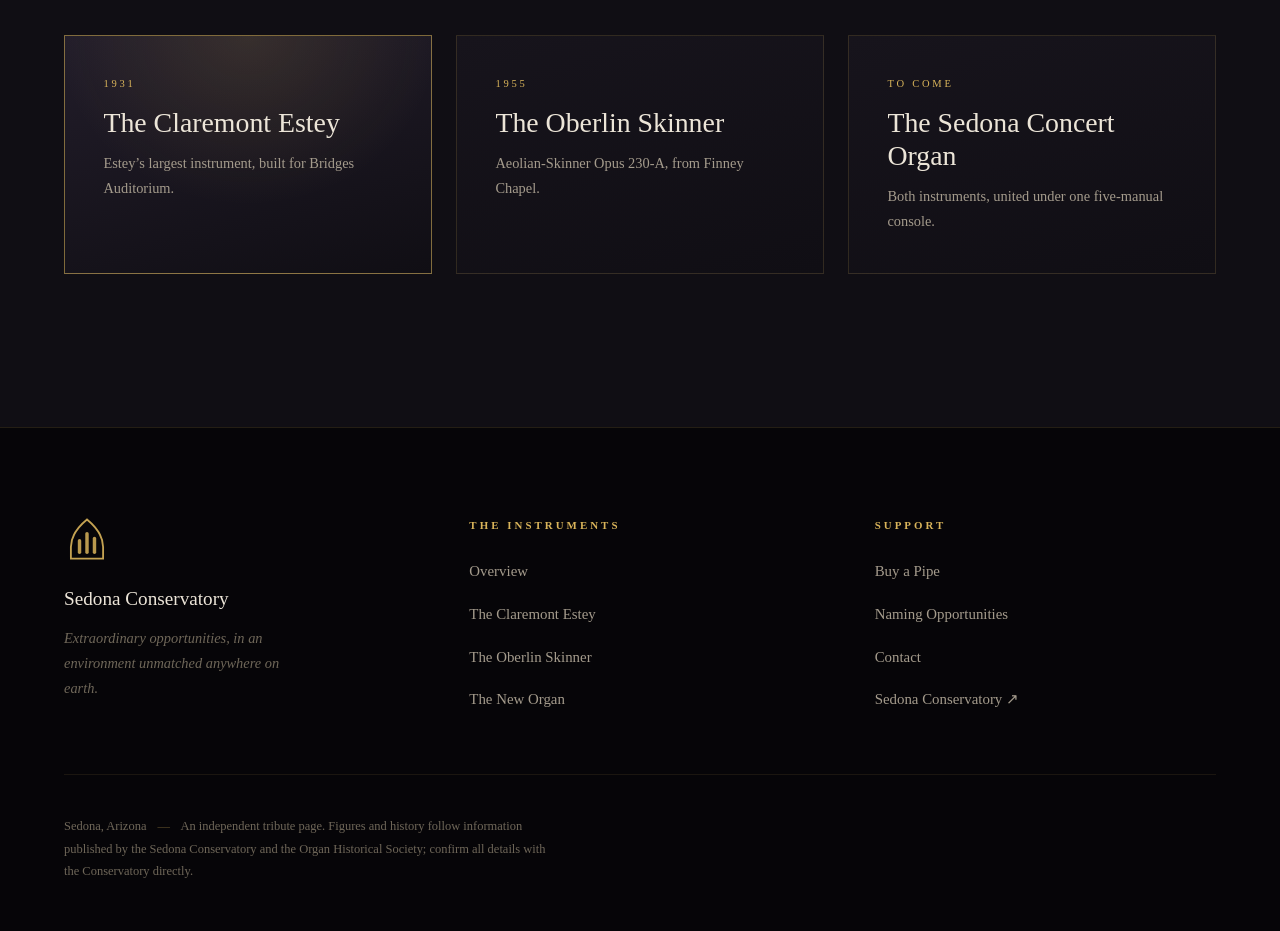
==== commit c75da42c: "Prefer the sources' own wording over paraphrase Replaces editorial prose with the published wording " ====
--- a/estey.html
+++ b/estey.html
@@ -119,28 +119,35 @@
   <div class="wrap wrap--narrow">
     <p class="kicker reveal">A memorial in sound</p>
     <h2 class="display display--sm reveal">Built for a daughter<br>who never heard it</h2>
-    <div class="illuminated reveal">
-      <p>
-        The auditorium and the organ were together the gift of Mr. and Mrs. Appleton
-        Bridges, given in memory of their daughter <strong>Mabel Shaw Bridges</strong>,
-        who had died in 1907. A grief of twenty-four years&rsquo; standing became a hall
-        and an instrument that have outlived everyone who mourned her.
-      </p>
-    </div>
-
-    <p class="body-lg reveal">
-      The specification was written by <em>Joseph W. Clokey</em>, the college organist,
-      together with <em>James B. Jamison</em> of the Estey company. Jamison had recently
-      returned from studying the work of the leading builders in Germany, England and
-      France, and he brought all of it home with him. The Claremont organ is a notable
-      example of an international ensemble: the best American tonal work, supplemented by
-      the salient specialties of the English and French schools.
-    </p>
-
-    <p class="body-lg reveal" style="margin-top:1.75rem">
-      On 23 November 1931 Palmer Christian came from the University of Michigan to play
-      the dedicatory recital. The instrument has been in Claremont ever since.
-    </p>
+    <blockquote class="said reveal">
+      <p>
+        In 1931 the Estey Organ Company installed a new, large pipe organ in the Bridges
+        Auditorium of Pomona College, Claremont, CA. The auditorium and the organ were the
+        gifts of Mr. and Mrs. Appleton Bridges in memory of their daughter Mabel Shaw
+        Bridges who had died in 1907.
+      </p>
+      <p>
+        Joseph W. Clokey, college organist, and James B. Jamison of the Estey company drew
+        up the specifications for the organ. The organ incorporated the results of Mr.
+        Jamison&rsquo;s recent study of instruments built by prominent organ builders in
+        Germany, England and France.
+      </p>
+      <p>
+        The Claremont organ is a notable example of an international ensemble in that the
+        best American tonal work has been supplemented by the salient tonal specialties of
+        the English and French schools of organ design.
+      </p>
+      <p>
+        The dedicatory recital of the Estey Organ built for Claremont Colleges, Claremont,
+        Cal., took place Nov. 23, with Palmer Christian of the University of Michigan at
+        the console.
+      </p>
+      <p>
+        Through the mediation of Harris, who is the organ&rsquo;s curator, the college has
+        graciously donated this monumental instrument to the Sedona Conservatory.
+      </p>
+      <cite>Organ Historical Society &mdash; <a href="https://organhistoricalsociety.org/estey/claremont.html" target="_blank" rel="noopener">source</a></cite>
+    </blockquote>
   </div>
 </section>
 
--- a/assets/css/cathedral.css
+++ b/assets/css/cathedral.css
@@ -294,11 +294,14 @@
    WEST FRONT (hero)
    ═══════════════════════════════════════════════════════════════════════════ */
 .westfront {
+  /* Shared by the façade and by the content's bottom padding, so the buttons
+     always clear the tallest pipe instead of overlapping it. */
+  --facade-h: clamp(100px, 15vh, 190px);
   position: relative;
   min-height: 100svh;
   display: grid;
   place-items: center;
-  padding: clamp(6rem, 12vh, 8rem) var(--gutter) 0;
+  padding: clamp(5rem, 10vh, 7rem) var(--gutter) 0;
   overflow: hidden;
   isolation: isolate;
   background:
@@ -362,8 +365,10 @@
   position: relative;
   z-index: 2;
   text-align: center;
-  max-width: 60ch;
-  padding-bottom: clamp(5rem, 15vh, 9rem);
+  /* wide enough that the kicker sets on one line on desktop; the lede
+     keeps its own narrower measure */
+  max-width: min(100%, 48rem);
+  padding-bottom: calc(var(--facade-h) + clamp(1.25rem, 3vh, 2.5rem));
 }
 .westfront .kicker { margin-bottom: 1.1rem; letter-spacing: .3em; }
 
@@ -419,7 +424,7 @@
 .facade {
   position: absolute;
   left: 0; right: 0; bottom: 0;
-  height: clamp(120px, 20vh, 230px);
+  height: var(--facade-h, clamp(100px, 15vh, 190px));
   display: flex;
   align-items: flex-end;
   justify-content: center;
@@ -1531,3 +1536,32 @@
 
 /* Keep the modal's primary action on one line */
 .modal__actions .btn { min-width: 0; padding-inline: 1.4rem; letter-spacing: .14em; }
+
+/* ═══════════════════════════════════════════════════════════════════════════
+   SAID — a passage in the Conservatory's (or a source's) own words
+   ═══════════════════════════════════════════════════════════════════════════ */
+.said {
+  position: relative;
+  margin-block: clamp(2rem, 4vw, 2.75rem);
+  padding-left: clamp(1.25rem, 3vw, 2rem);
+  border-left: 2px solid rgba(217,180,90,.45);
+  font-size: 1.06em;
+  line-height: 1.85;
+  color: #d5cdbd;
+}
+.said p + p { margin-top: 1.15rem; }
+.said strong { color: var(--gild); font-weight: 600; }
+.said cite {
+  display: block;
+  margin-top: 1.1rem;
+  font-style: normal;
+  font-size: .66rem;
+  letter-spacing: .22em;
+  text-transform: uppercase;
+  color: var(--mist-dim);
+}
+.said cite a { color: var(--gild); border-bottom: 1px solid rgba(217,180,90,.3); }
+.said cite a:hover { color: var(--gild-bright); }
+
+/* Same voice, inside a centred section head */
+.section-head--center .said { margin-inline: auto; max-width: 60ch; text-align: left; }
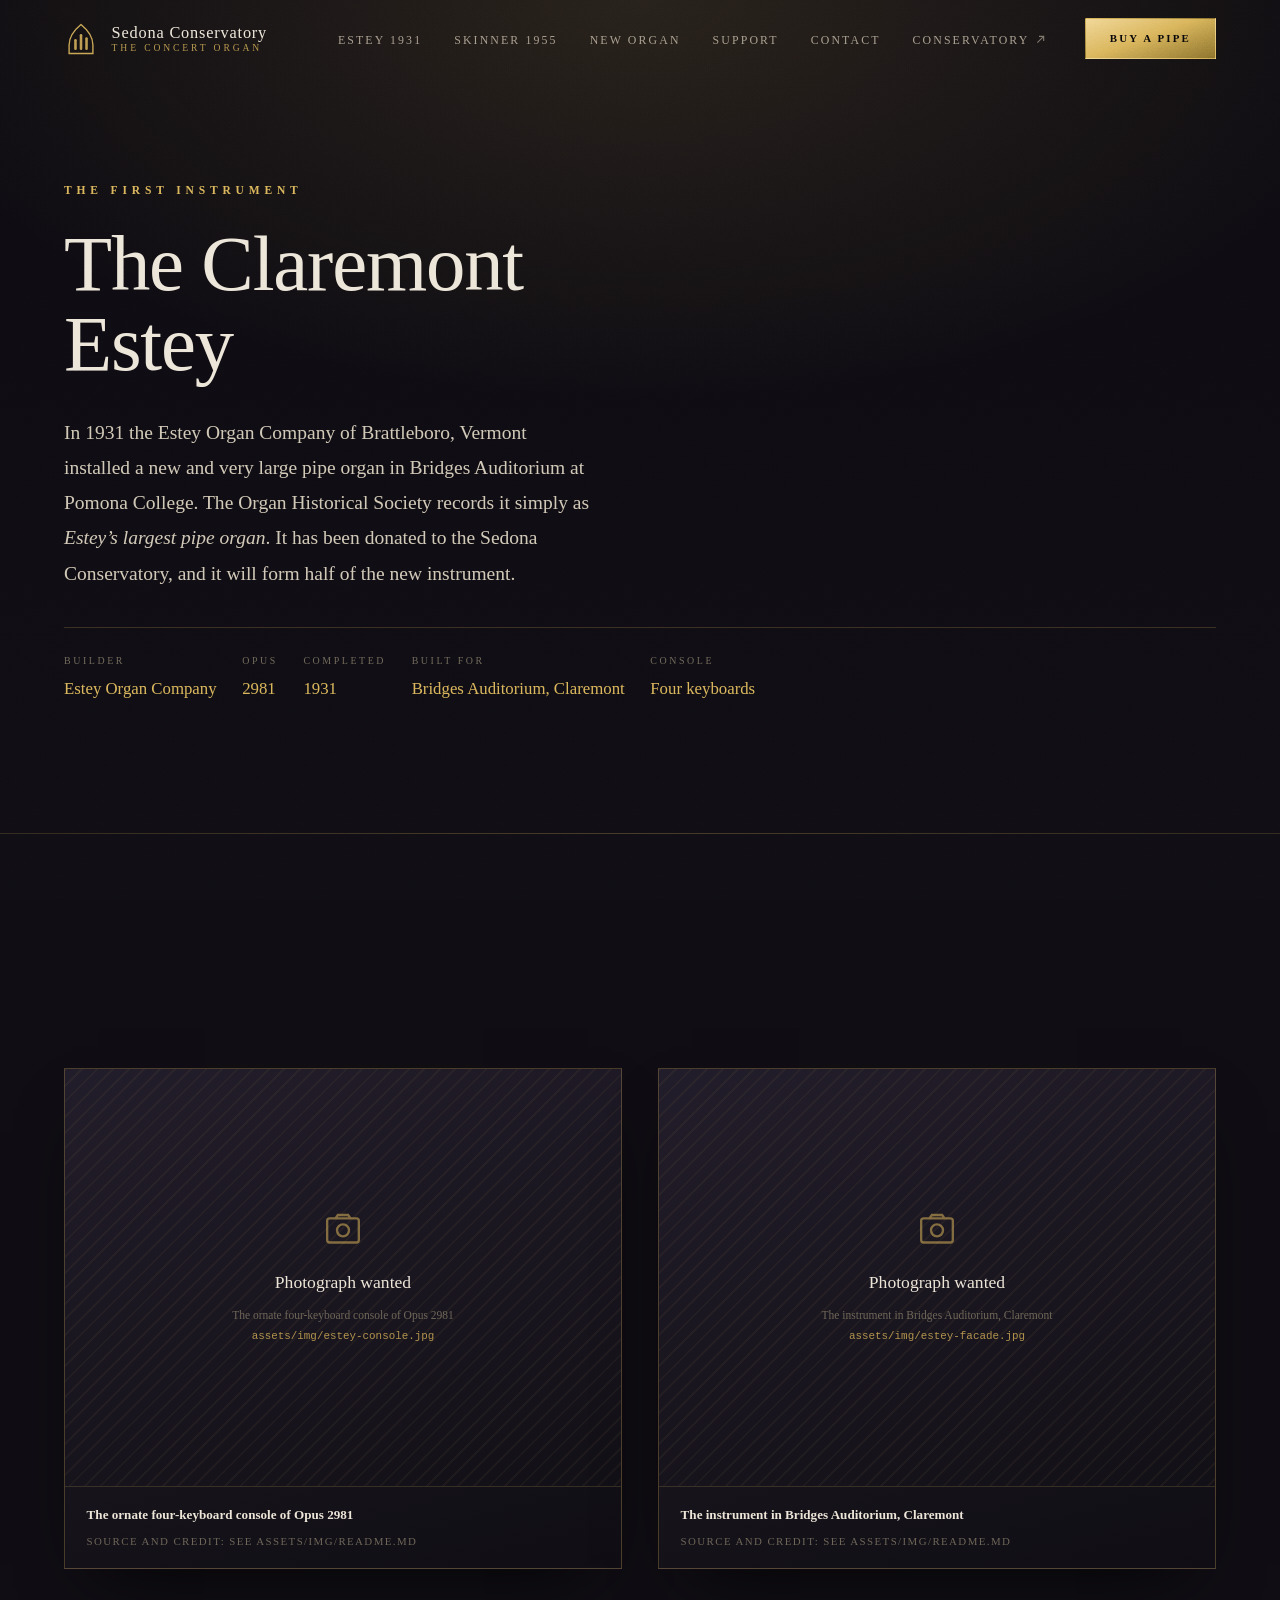
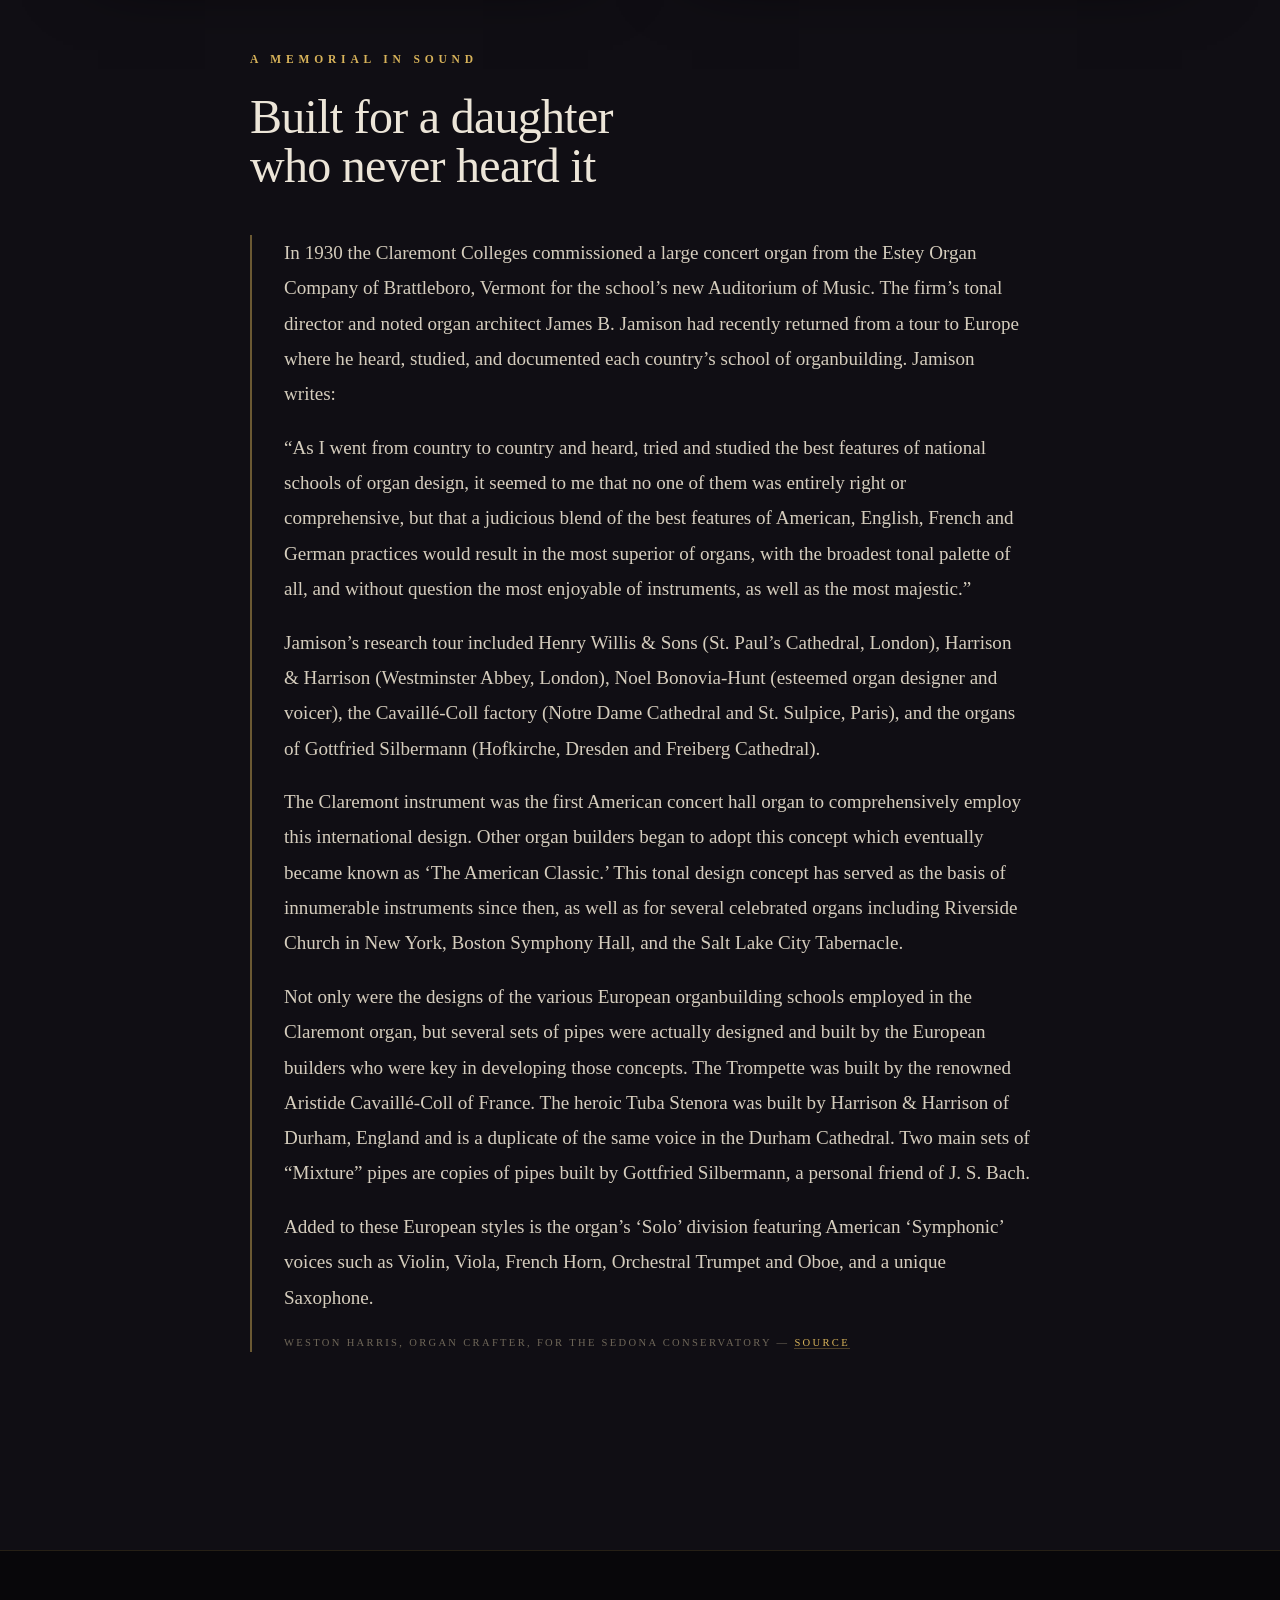
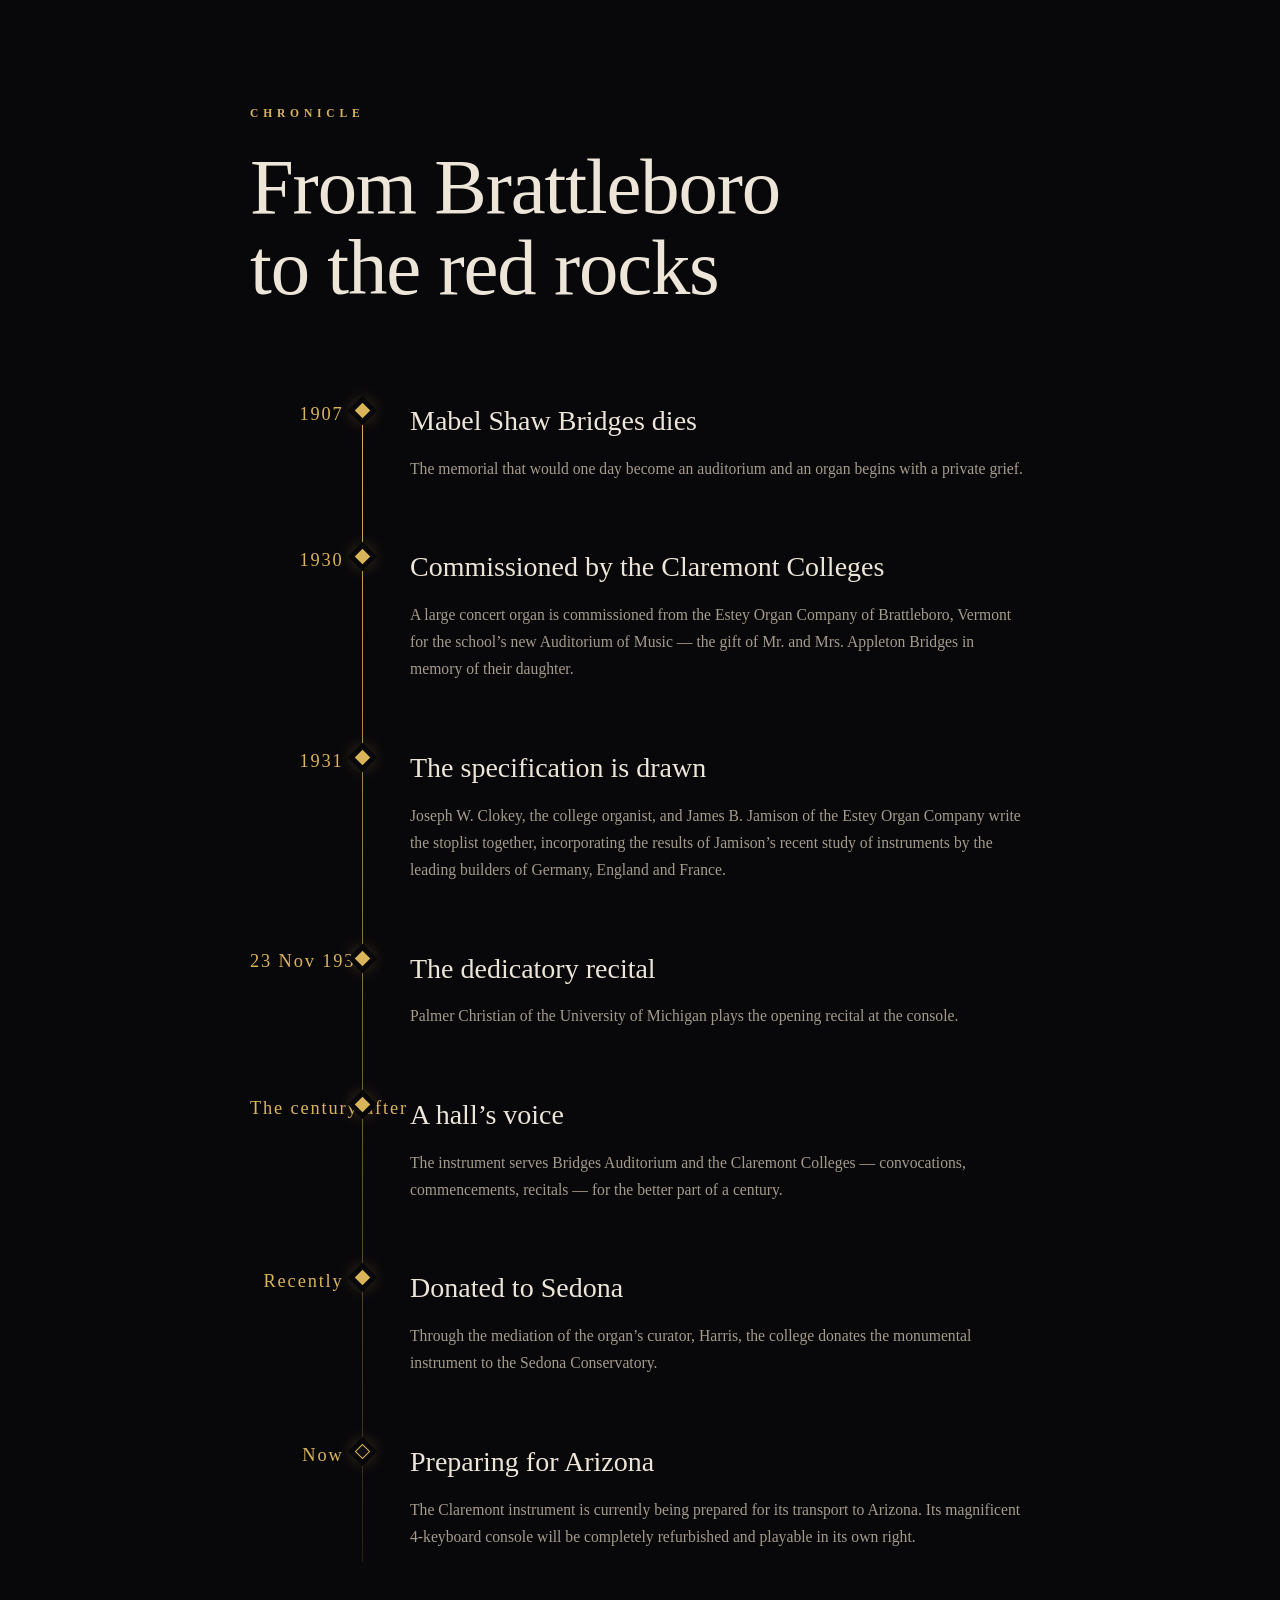
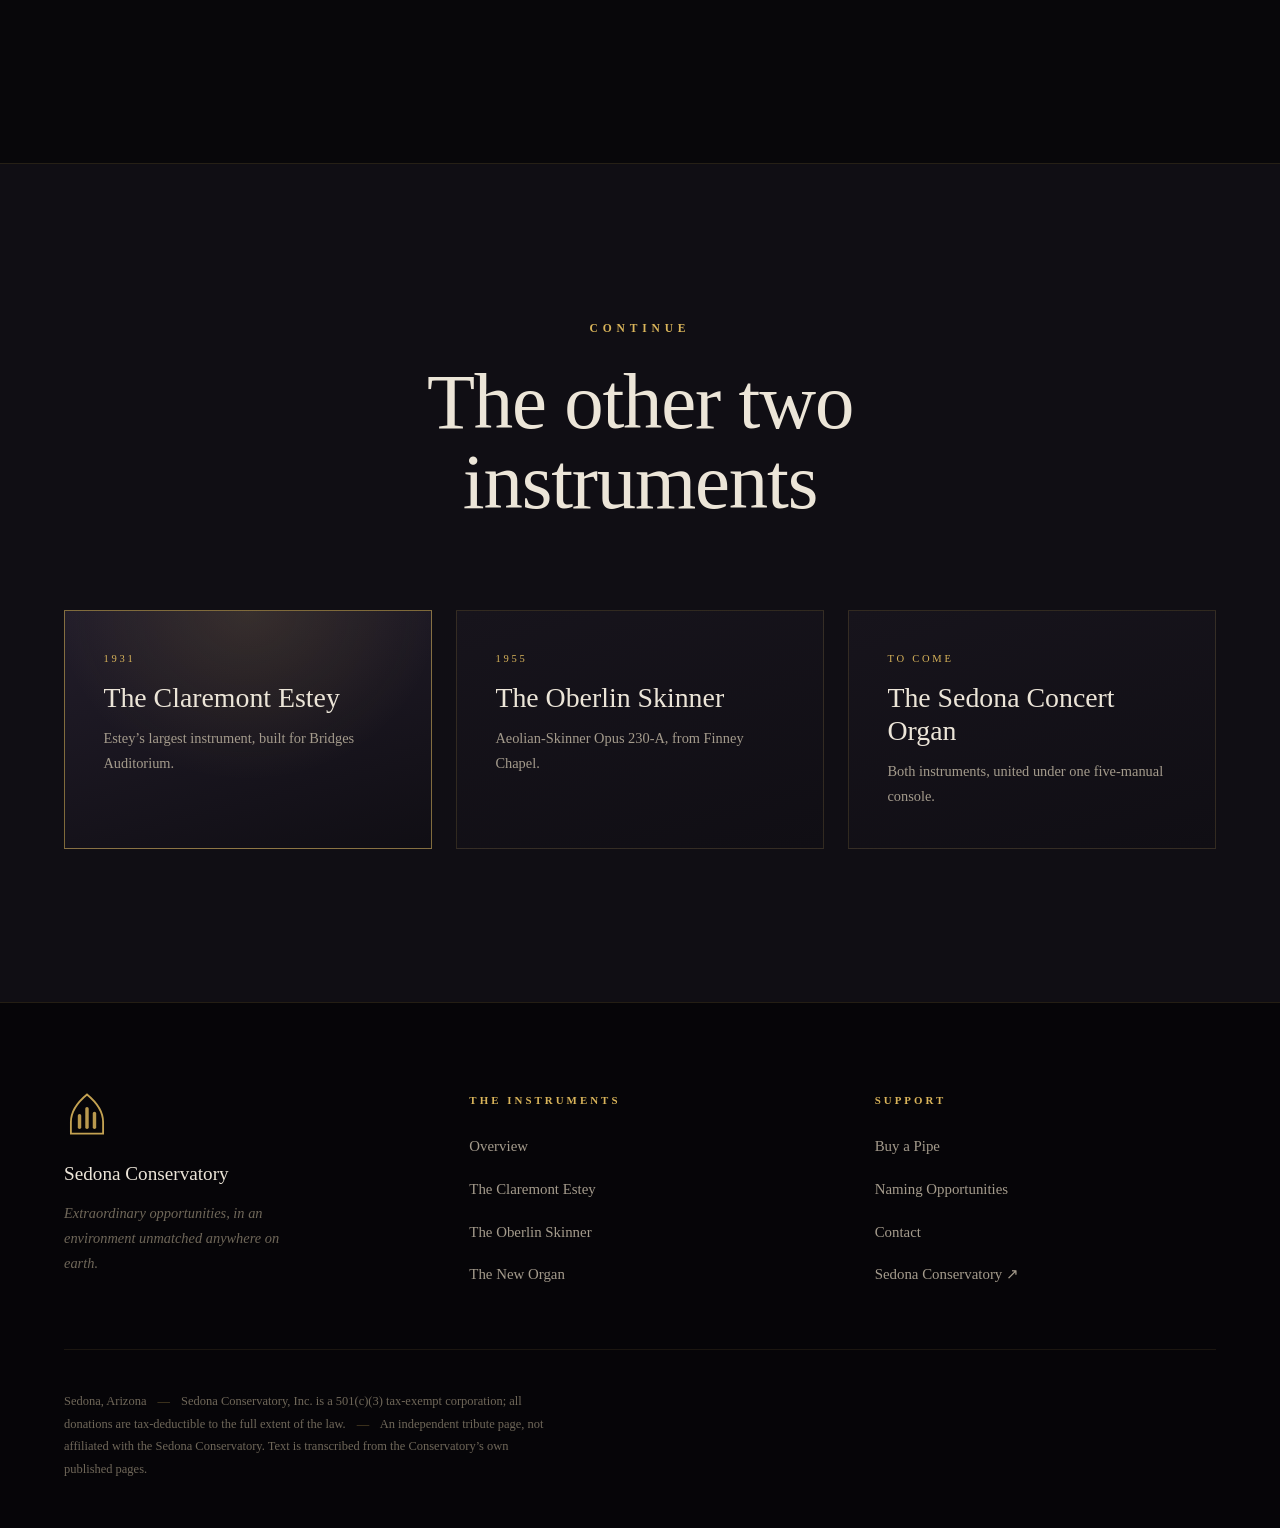
==== commit 666cdc8c: "Rebuild the copy from the Conservatory's actual pages The site owner supplied HTML exports of the th" ====
--- a/estey.html
+++ b/estey.html
@@ -121,32 +121,50 @@
     <h2 class="display display--sm reveal">Built for a daughter<br>who never heard it</h2>
     <blockquote class="said reveal">
       <p>
-        In 1931 the Estey Organ Company installed a new, large pipe organ in the Bridges
-        Auditorium of Pomona College, Claremont, CA. The auditorium and the organ were the
-        gifts of Mr. and Mrs. Appleton Bridges in memory of their daughter Mabel Shaw
-        Bridges who had died in 1907.
-      </p>
-      <p>
-        Joseph W. Clokey, college organist, and James B. Jamison of the Estey company drew
-        up the specifications for the organ. The organ incorporated the results of Mr.
-        Jamison&rsquo;s recent study of instruments built by prominent organ builders in
-        Germany, England and France.
-      </p>
-      <p>
-        The Claremont organ is a notable example of an international ensemble in that the
-        best American tonal work has been supplemented by the salient tonal specialties of
-        the English and French schools of organ design.
-      </p>
-      <p>
-        The dedicatory recital of the Estey Organ built for Claremont Colleges, Claremont,
-        Cal., took place Nov. 23, with Palmer Christian of the University of Michigan at
-        the console.
-      </p>
-      <p>
-        Through the mediation of Harris, who is the organ&rsquo;s curator, the college has
-        graciously donated this monumental instrument to the Sedona Conservatory.
-      </p>
-      <cite>Organ Historical Society &mdash; <a href="https://organhistoricalsociety.org/estey/claremont.html" target="_blank" rel="noopener">source</a></cite>
+        In 1930 the Claremont Colleges commissioned a large concert organ from the Estey
+        Organ Company of Brattleboro, Vermont for the school&rsquo;s new Auditorium of Music. The
+        firm&rsquo;s tonal director and noted organ architect James B. Jamison had recently
+        returned from a tour to Europe where he heard, studied, and documented each
+        country&rsquo;s school of organbuilding. Jamison writes:
+      </p>
+      <p>
+        &ldquo;As I went from country to country and heard, tried and studied the best features
+        of national schools of organ design, it seemed to me that no one of them was entirely
+        right or comprehensive, but that a judicious blend of the best features of American,
+        English, French and German practices would result in the most superior of organs,
+        with the broadest tonal palette of all, and without question the most enjoyable of
+        instruments, as well as the most majestic.&rdquo;
+      </p>
+      <p>
+        Jamison&rsquo;s research tour included Henry Willis &amp; Sons (St. Paul&rsquo;s Cathedral,
+        London), Harrison &amp; Harrison (Westminster Abbey, London), Noel Bonovia-Hunt
+        (esteemed organ designer and voicer), the Cavaill&eacute;-Coll factory (Notre Dame
+        Cathedral and St. Sulpice, Paris), and the organs of Gottfried Silbermann (Hofkirche,
+        Dresden and Freiberg Cathedral).
+      </p>
+      <p>
+        The Claremont instrument was the first American concert hall organ to comprehensively
+        employ this international design. Other organ builders began to adopt this concept
+        which eventually became known as &lsquo;The American Classic.&rsquo; This tonal design concept
+        has served as the basis of innumerable instruments since then, as well as for several
+        celebrated organs including Riverside Church in New York, Boston Symphony Hall, and
+        the Salt Lake City Tabernacle.
+      </p>
+      <p>
+        Not only were the designs of the various European organbuilding schools employed in
+        the Claremont organ, but several sets of pipes were actually designed and built by
+        the European builders who were key in developing those concepts. The Trompette was
+        built by the renowned Aristide Cavaill&eacute;-Coll of France. The heroic Tuba Stenora was
+        built by Harrison &amp; Harrison of Durham, England and is a duplicate of the same voice
+        in the Durham Cathedral. Two main sets of &ldquo;Mixture&rdquo; pipes are copies of pipes built
+        by Gottfried Silbermann, a personal friend of J. S. Bach.
+      </p>
+      <p>
+        Added to these European styles is the organ&rsquo;s &lsquo;Solo&rsquo; division featuring American
+        &lsquo;Symphonic&rsquo; voices such as Violin, Viola, French Horn, Orchestral Trumpet and Oboe,
+        and a unique Saxophone.
+      </p>
+      <cite>Weston Harris, Organ Crafter, for the Sedona Conservatory &mdash; <a href="https://sedonaconservatory.org/concert-organ/" target="_blank" rel="noopener">source</a></cite>
     </blockquote>
   </div>
 </section>
@@ -166,10 +184,10 @@
         </div>
       </li>
       <li class="epoch reveal">
-        <span class="epoch__year">1931</span>
-        <div class="epoch__body">
-          <h3>A gift to Claremont</h3>
-          <p>Mr. and Mrs. Appleton Bridges give Bridges Auditorium &mdash; and the organ within it &mdash; to Pomona College in memory of their daughter.</p>
+        <span class="epoch__year">1930</span>
+        <div class="epoch__body">
+          <h3>Commissioned by the Claremont Colleges</h3>
+          <p>A large concert organ is commissioned from the Estey Organ Company of Brattleboro, Vermont for the school&rsquo;s new Auditorium of Music &mdash; the gift of Mr. and Mrs. Appleton Bridges in memory of their daughter.</p>
         </div>
       </li>
       <li class="epoch reveal">
@@ -203,8 +221,8 @@
       <li class="epoch reveal epoch--future">
         <span class="epoch__year">Now</span>
         <div class="epoch__body">
-          <h3>Awaiting its second life</h3>
-          <p>In Sedona, sharing quarters with the Oberlin Skinner. Its grand ornate four-keyboard console is to be refurbished and playable in its own right.</p>
+          <h3>Preparing for Arizona</h3>
+          <p>The Claremont instrument is currently being prepared for its transport to Arizona. Its magnificent 4-keyboard console will be completely refurbished and playable in its own right.</p>
         </div>
       </li>
     </ol>
@@ -278,9 +296,11 @@
     <p class="crypt__fine">
       Sedona, Arizona
       <span class="crypt__sep">&mdash;</span>
-      An independent tribute page. Figures and history follow information published by the
-      Sedona Conservatory and the Organ Historical Society; confirm all details with the
-      Conservatory directly.
+      Sedona Conservatory, Inc. is a 501(c)(3) tax-exempt corporation; all donations are
+      tax-deductible to the full extent of the law.
+      <span class="crypt__sep">&mdash;</span>
+      An independent tribute page, not affiliated with the Sedona Conservatory. Text is
+      transcribed from the Conservatory&rsquo;s own published pages.
     </p>
   </div>
 </footer>
@@ -334,8 +354,17 @@
 
     <p class="modal__direct">
       This form composes the message in your own email application &mdash; nothing
-      is sent from this page.<br>
-      Or write directly to <a data-contact-email href="#">the Conservatory</a>.
+      is sent from this page.
+    </p>
+    <address class="modal__contact">
+      <strong>Sedona Conservatory Donor Information</strong><br>
+      <a data-contact-email href="#">info@SedonaConservatory.org</a><br>
+      <a href="tel:+19285545431">(928) 554-5431</a><br>
+      560 Concho Drive, Sedona, AZ 86351
+    </address>
+    <p class="modal__legal">
+      Sedona Conservatory is a 501(c)(3) tax exempt organization. All donations are
+      tax-deductible to the full extent of the law.
     </p>
   </div>
 </dialog>
--- a/assets/css/cathedral.css
+++ b/assets/css/cathedral.css
@@ -1565,3 +1565,92 @@
 
 /* Same voice, inside a centred section head */
 .section-head--center .said { margin-inline: auto; max-width: 60ch; text-align: left; }
+
+/* ═══════════════════════════════════════════════════════════════════════════
+   DONOR LEVELS — the Conservatory's published ladder of named pipe sets
+   ═══════════════════════════════════════════════════════════════════════════ */
+.levels { display: grid; gap: 1px; background: rgba(217,180,90,.15);
+          border: 1px solid rgba(217,180,90,.2); }
+.level { background: var(--stone-deep); }
+.level > summary {
+  display: flex;
+  align-items: baseline;
+  justify-content: space-between;
+  gap: 1.5rem;
+  padding: clamp(1.25rem, 2.5vw, 1.9rem) clamp(1.25rem, 3vw, 2.25rem);
+  cursor: pointer;
+  list-style: none;
+  transition: background .4s var(--ease);
+}
+.level > summary::-webkit-details-marker { display: none; }
+.level > summary:hover { background: var(--stone); }
+.level__amount {
+  font-family: var(--display);
+  font-size: clamp(1.4rem, 1.1rem + 1.1vw, 2rem);
+  line-height: 1;
+  background: linear-gradient(170deg, var(--gild-bright), var(--gild) 50%, #9d7c33);
+  -webkit-background-clip: text; background-clip: text; color: transparent;
+}
+.level__count {
+  font-size: .66rem;
+  letter-spacing: .22em;
+  text-transform: uppercase;
+  color: var(--mist-dim);
+  white-space: nowrap;
+}
+.level__count::after { content: " ▾"; color: var(--gild); }
+.level[open] .level__count::after { content: " ▴"; }
+.level__body { padding: 0 clamp(1.25rem, 3vw, 2.25rem) clamp(1.5rem, 3vw, 2.25rem); }
+.level__note { color: var(--mist); font-size: .92rem; margin-bottom: 1.5rem; }
+
+/* Borders on the cells rather than a gap, so a part-filled last row does not
+   expose the divider colour where the cells run out. */
+.stops { display: grid; grid-template-columns: 1fr; gap: 0;
+         background: #131017; border: 1px solid rgba(217,180,90,.12); }
+@media (min-width: 700px)  { .stops { grid-template-columns: repeat(2, 1fr); } }
+@media (min-width: 1080px) { .stops { grid-template-columns: repeat(3, 1fr); } }
+.stop {
+  background: #131017;
+  padding: 1.15rem 1.3rem;
+  border-right: 1px solid rgba(217,180,90,.12);
+  border-bottom: 1px solid rgba(217,180,90,.12);
+}
+.stop__name {
+  font-family: var(--display);
+  font-size: 1.08rem;
+  color: var(--gild);
+  margin-bottom: .35rem;
+}
+.stop__desc { font-size: .86rem; line-height: 1.65; color: #a9a190; }
+.stop--taken { opacity: .5; }
+.stop--taken .stop__name { color: var(--mist-dim); text-decoration: line-through; }
+.stop__taken {
+  display: inline-block;
+  margin-top: .5rem;
+  font-size: .62rem;
+  letter-spacing: .18em;
+  text-transform: uppercase;
+  color: var(--rock);
+}
+
+/* ── Contact details, in the modal and on the page ──────────────────────── */
+.modal__contact, .contact-block {
+  margin-top: 1.4rem;
+  font-style: normal;
+  font-size: .9rem;
+  line-height: 1.85;
+  color: var(--mist);
+}
+.modal__contact strong, .contact-block strong {
+  color: var(--parchment); font-weight: 600;
+}
+.modal__contact a, .contact-block a {
+  color: var(--gild); border-bottom: 1px solid rgba(217,180,90,.3);
+}
+.modal__legal, .legal {
+  margin-top: 1.25rem;
+  font-size: .75rem;
+  line-height: 1.7;
+  color: var(--mist-dim);
+}
+.contact-block { text-align: center; }
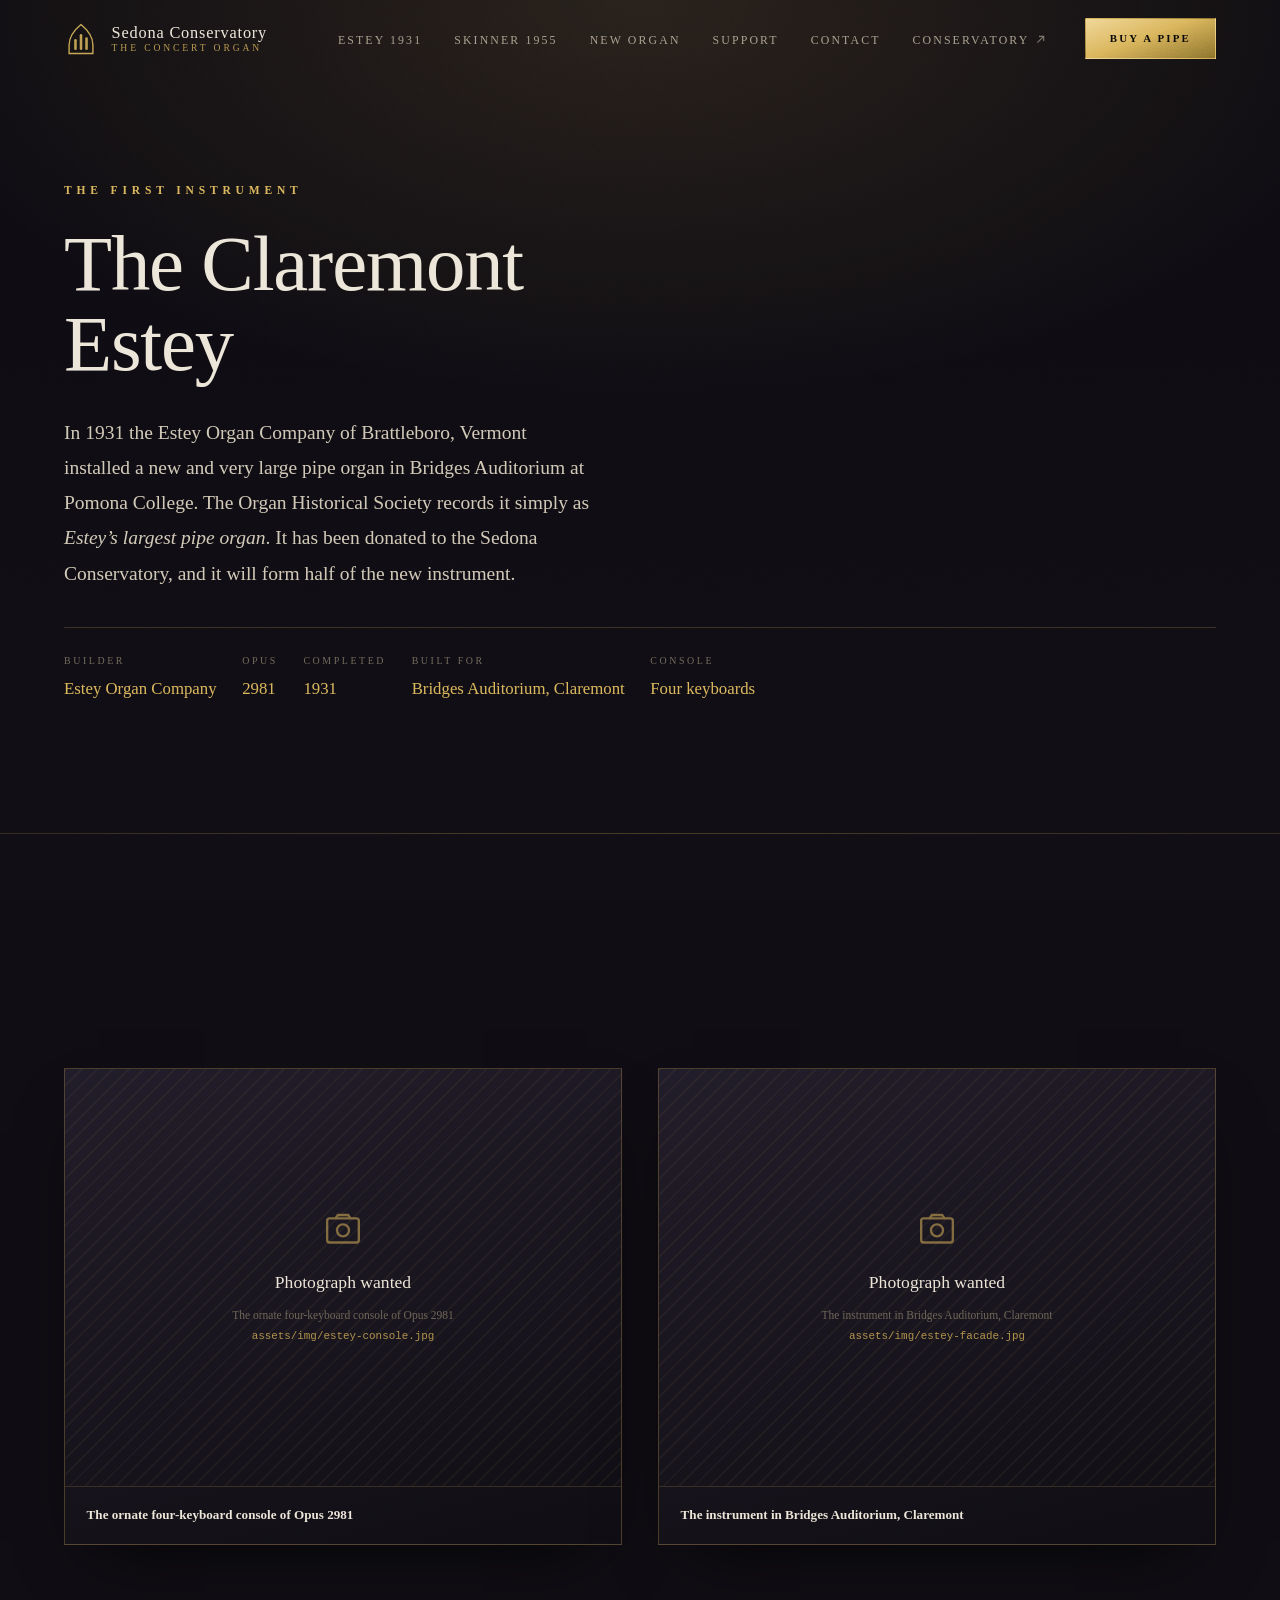
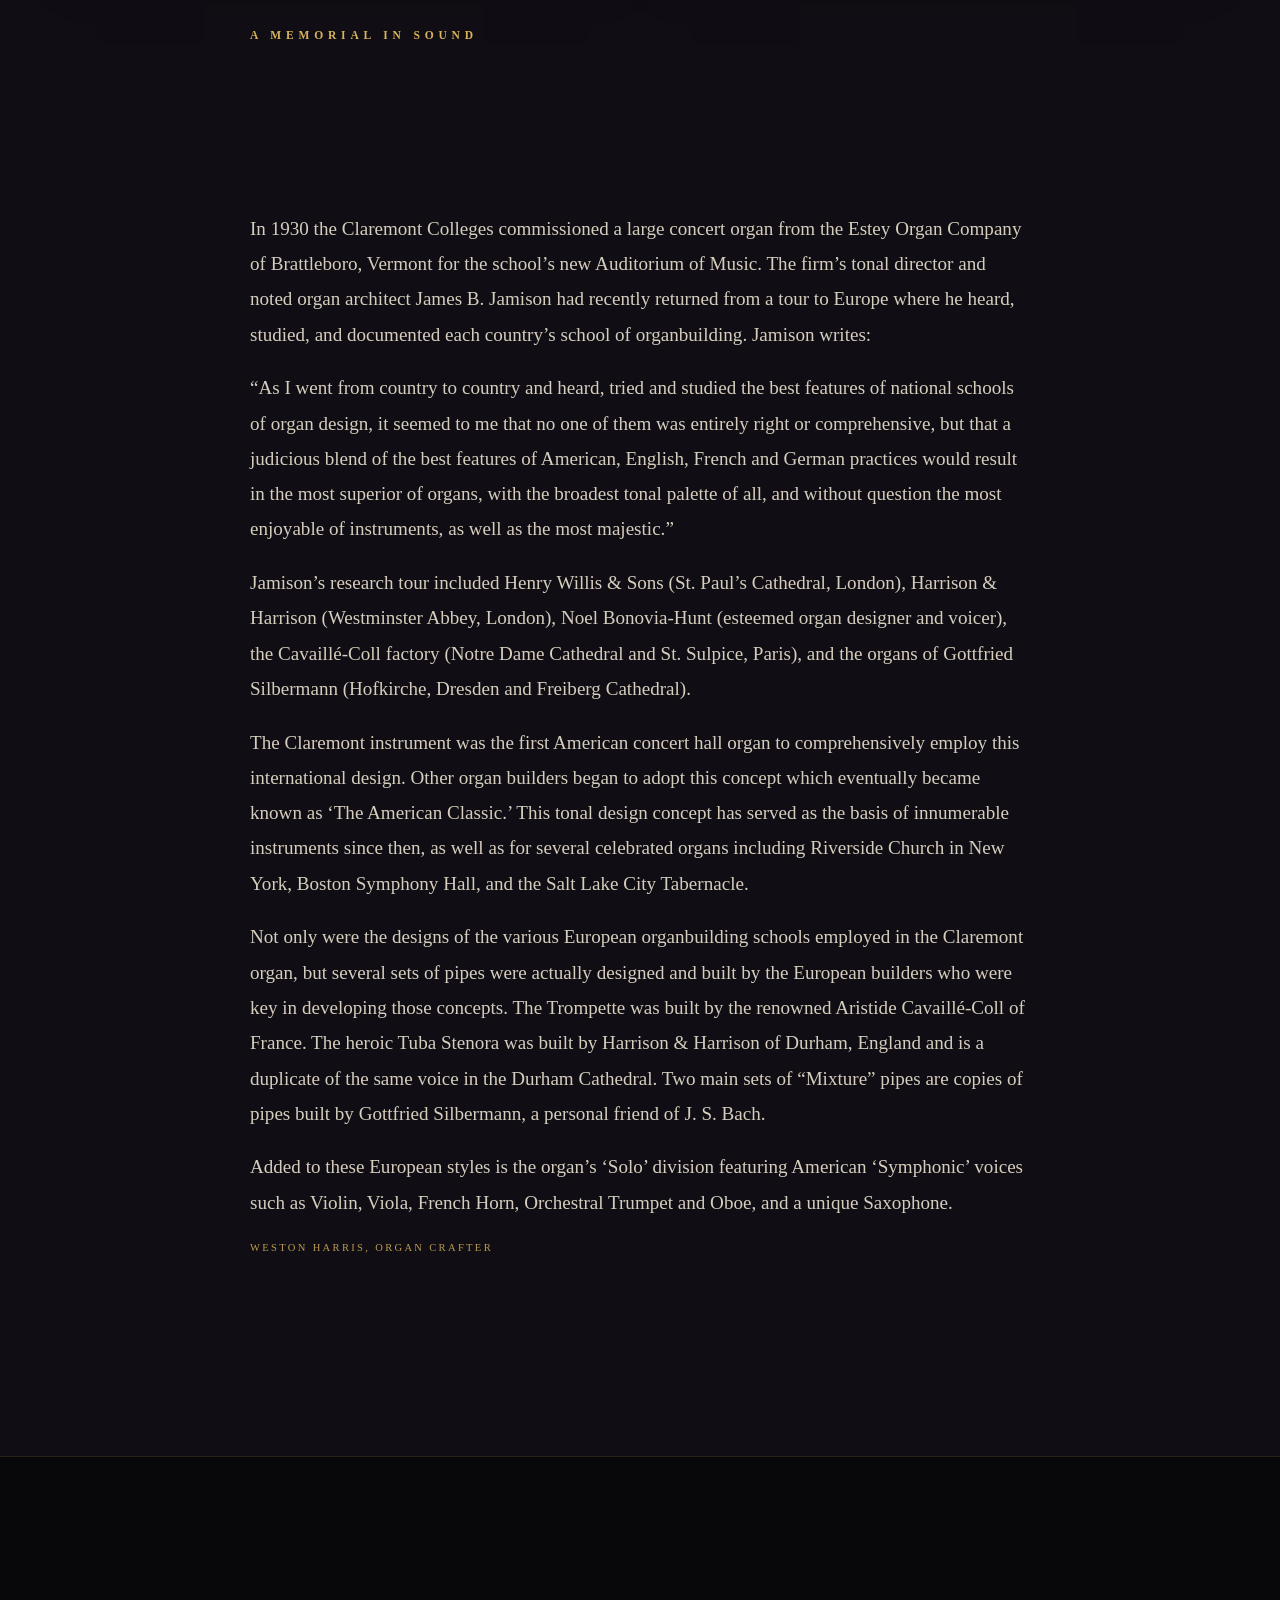
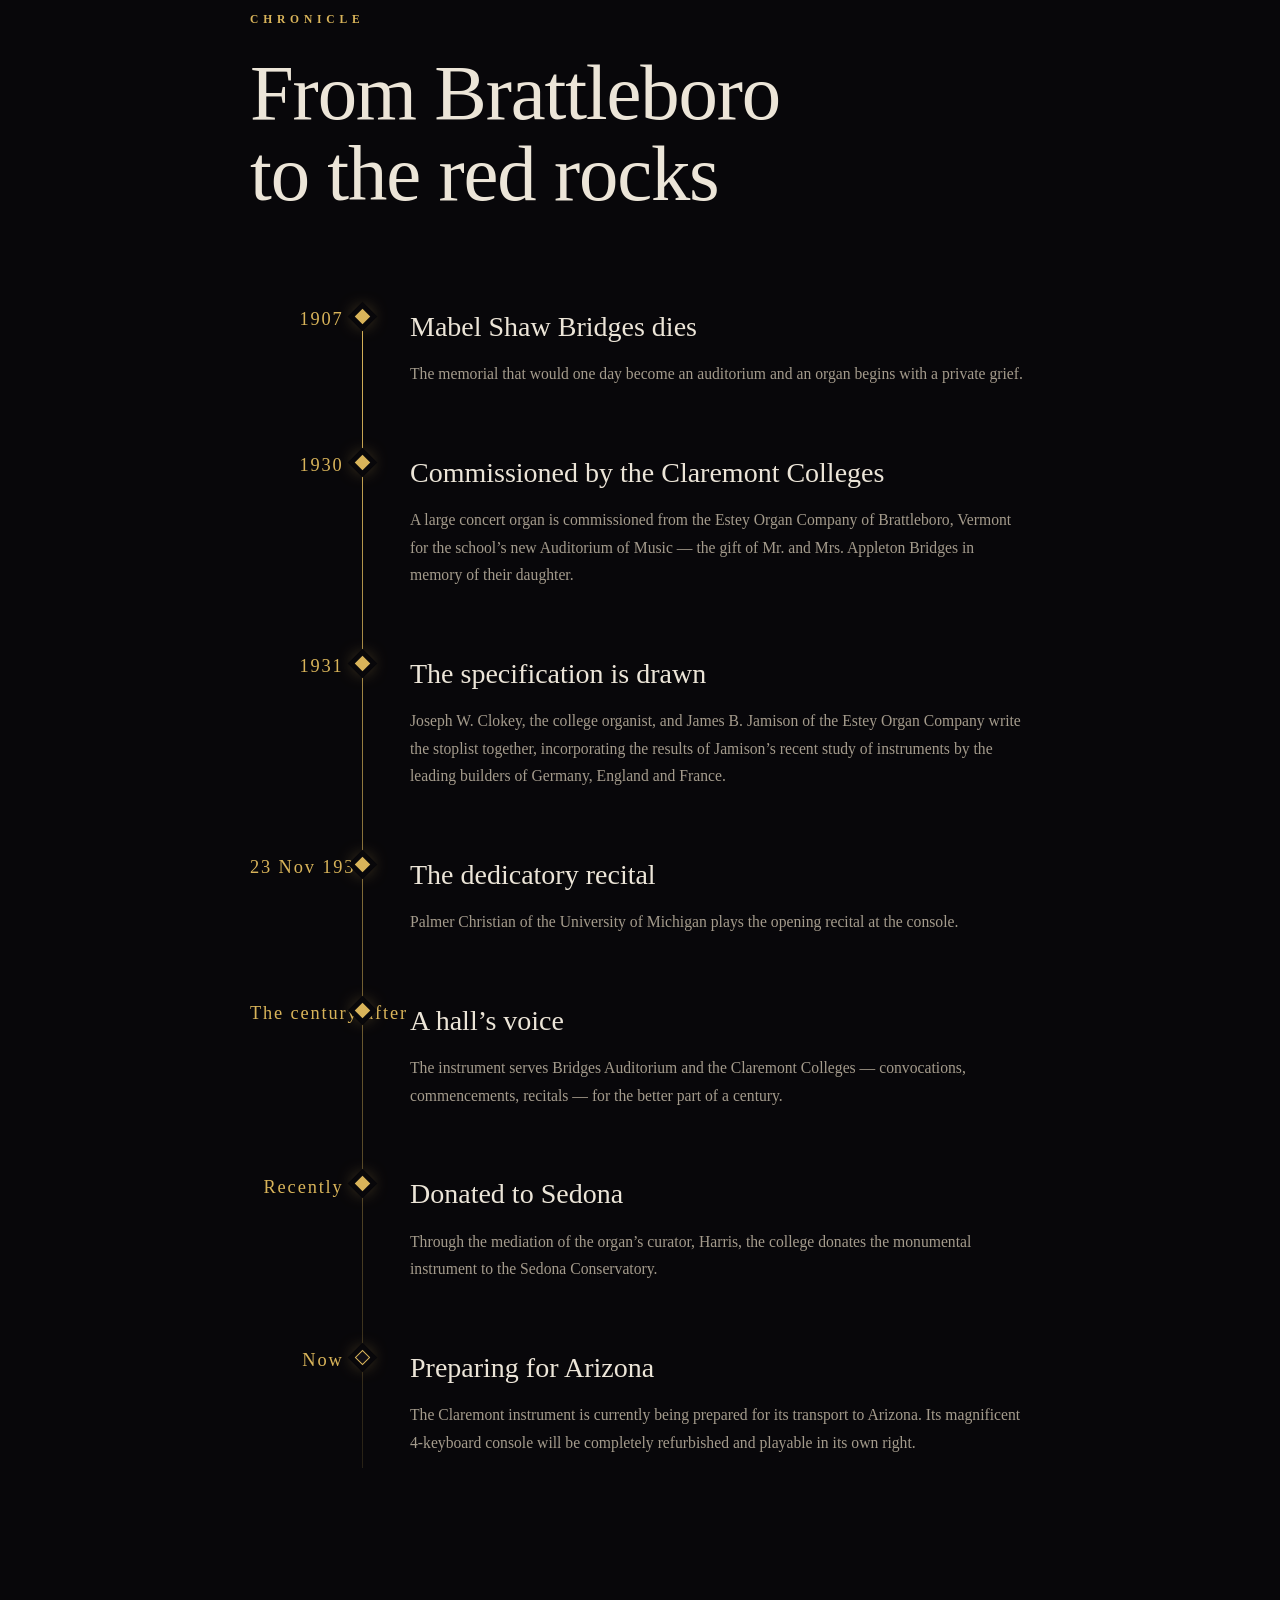
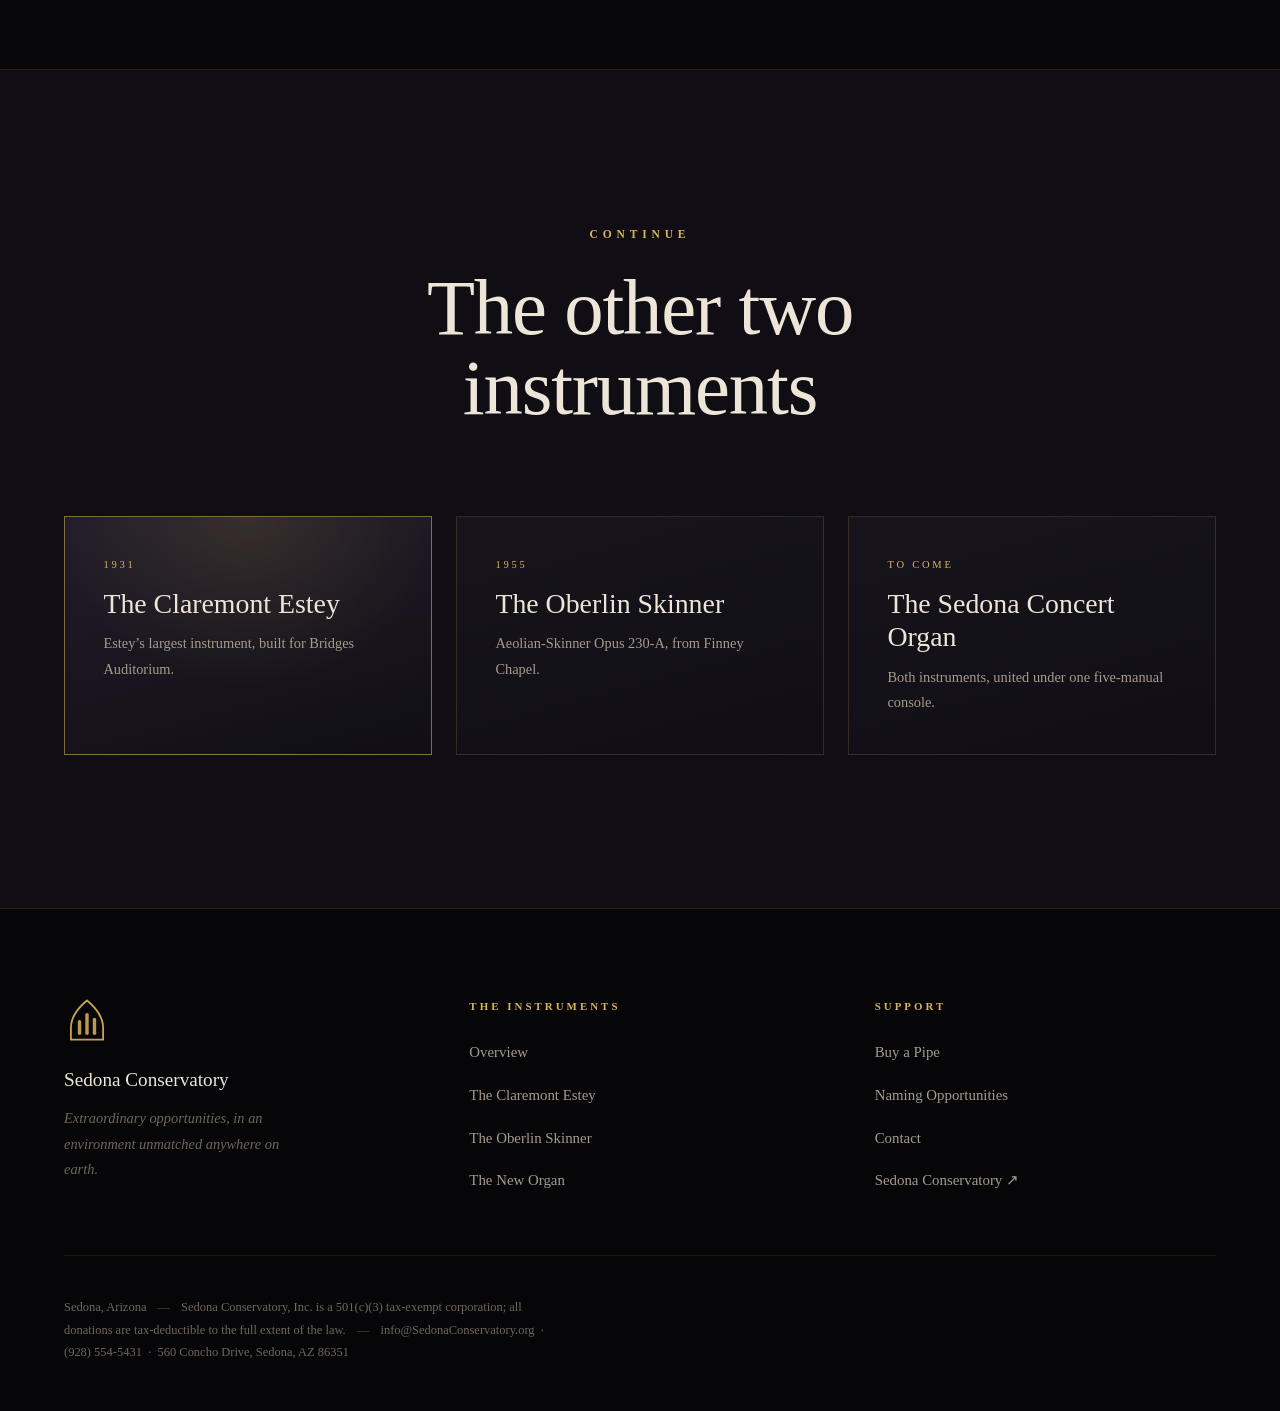
==== commit 3d825866: "Drop source attribution; the copy is the site's own The site is authored by the Conservatory, so fra" ====
--- a/estey.html
+++ b/estey.html
@@ -97,7 +97,7 @@
             <span>The ornate four-keyboard console of Opus 2981<br><code>assets/img/estey-console.jpg</code></span>
           </div>
         </div>
-        <figcaption><b>The ornate four-keyboard console of Opus 2981</b><cite>Source and credit: see assets/img/README.md</cite></figcaption>
+        <figcaption><b>The ornate four-keyboard console of Opus 2981</b></figcaption>
       </figure>
       <figure class="plate">
         <div class="plate__frame">
@@ -111,7 +111,7 @@
             <span>The instrument in Bridges Auditorium, Claremont<br><code>assets/img/estey-facade.jpg</code></span>
           </div>
         </div>
-        <figcaption><b>The instrument in Bridges Auditorium, Claremont</b><cite>Source and credit: see assets/img/README.md</cite></figcaption>
+        <figcaption><b>The instrument in Bridges Auditorium, Claremont</b></figcaption>
       </figure>
     </div>
   </div>
@@ -119,7 +119,7 @@
   <div class="wrap wrap--narrow">
     <p class="kicker reveal">A memorial in sound</p>
     <h2 class="display display--sm reveal">Built for a daughter<br>who never heard it</h2>
-    <blockquote class="said reveal">
+    <div class="prose reveal">
       <p>
         In 1930 the Claremont Colleges commissioned a large concert organ from the Estey
         Organ Company of Brattleboro, Vermont for the school&rsquo;s new Auditorium of Music. The
@@ -164,8 +164,8 @@
         &lsquo;Symphonic&rsquo; voices such as Violin, Viola, French Horn, Orchestral Trumpet and Oboe,
         and a unique Saxophone.
       </p>
-      <cite>Weston Harris, Organ Crafter, for the Sedona Conservatory &mdash; <a href="https://sedonaconservatory.org/concert-organ/" target="_blank" rel="noopener">source</a></cite>
-    </blockquote>
+      <p class="byline">Weston Harris, Organ Crafter</p>
+    </div>
   </div>
 </section>
 
@@ -299,8 +299,8 @@
       Sedona Conservatory, Inc. is a 501(c)(3) tax-exempt corporation; all donations are
       tax-deductible to the full extent of the law.
       <span class="crypt__sep">&mdash;</span>
-      An independent tribute page, not affiliated with the Sedona Conservatory. Text is
-      transcribed from the Conservatory&rsquo;s own published pages.
+      info@SedonaConservatory.org &nbsp;&middot;&nbsp; (928) 554-5431
+      &nbsp;&middot;&nbsp; 560 Concho Drive, Sedona, AZ 86351
     </p>
   </div>
 </footer>
--- a/assets/css/cathedral.css
+++ b/assets/css/cathedral.css
@@ -1538,33 +1538,26 @@
 .modal__actions .btn { min-width: 0; padding-inline: 1.4rem; letter-spacing: .14em; }
 
 /* ═══════════════════════════════════════════════════════════════════════════
-   SAID — a passage in the Conservatory's (or a source's) own words
-   ═══════════════════════════════════════════════════════════════════════════ */
-.said {
-  position: relative;
+   PROSE — the main body copy of a section
+   ═══════════════════════════════════════════════════════════════════════════ */
+.prose {
   margin-block: clamp(2rem, 4vw, 2.75rem);
-  padding-left: clamp(1.25rem, 3vw, 2rem);
-  border-left: 2px solid rgba(217,180,90,.45);
   font-size: 1.06em;
   line-height: 1.85;
   color: #d5cdbd;
 }
-.said p + p { margin-top: 1.15rem; }
-.said strong { color: var(--gild); font-weight: 600; }
-.said cite {
-  display: block;
-  margin-top: 1.1rem;
-  font-style: normal;
+.prose p + p { margin-top: 1.15rem; }
+.prose strong { color: var(--gild); font-weight: 600; }
+
+/* A named author, where a section carries someone's perspective */
+.byline {
+  margin-top: 1.4rem;
   font-size: .66rem;
   letter-spacing: .22em;
   text-transform: uppercase;
-  color: var(--mist-dim);
-}
-.said cite a { color: var(--gild); border-bottom: 1px solid rgba(217,180,90,.3); }
-.said cite a:hover { color: var(--gild-bright); }
-
-/* Same voice, inside a centred section head */
-.section-head--center .said { margin-inline: auto; max-width: 60ch; text-align: left; }
+  color: var(--gild);
+  opacity: .85;
+}
 
 /* ═══════════════════════════════════════════════════════════════════════════
    DONOR LEVELS — the Conservatory's published ladder of named pipe sets
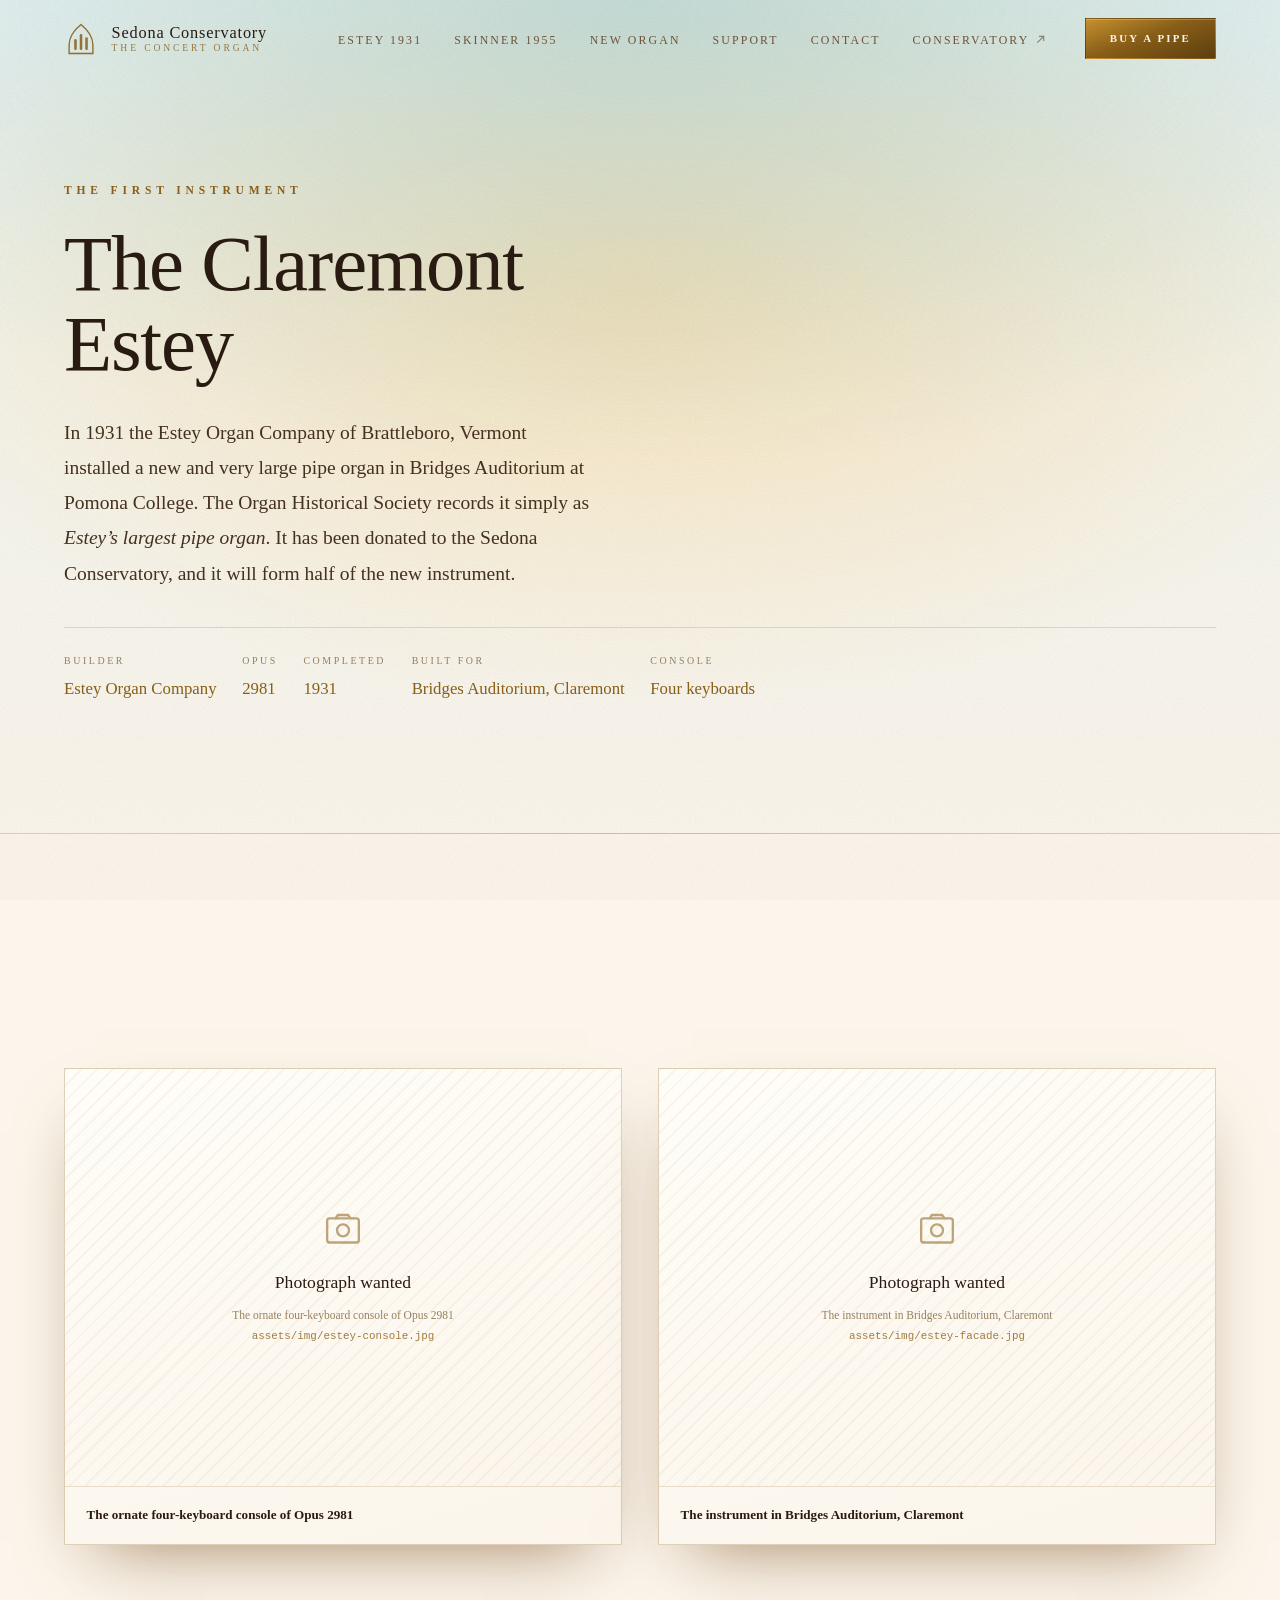
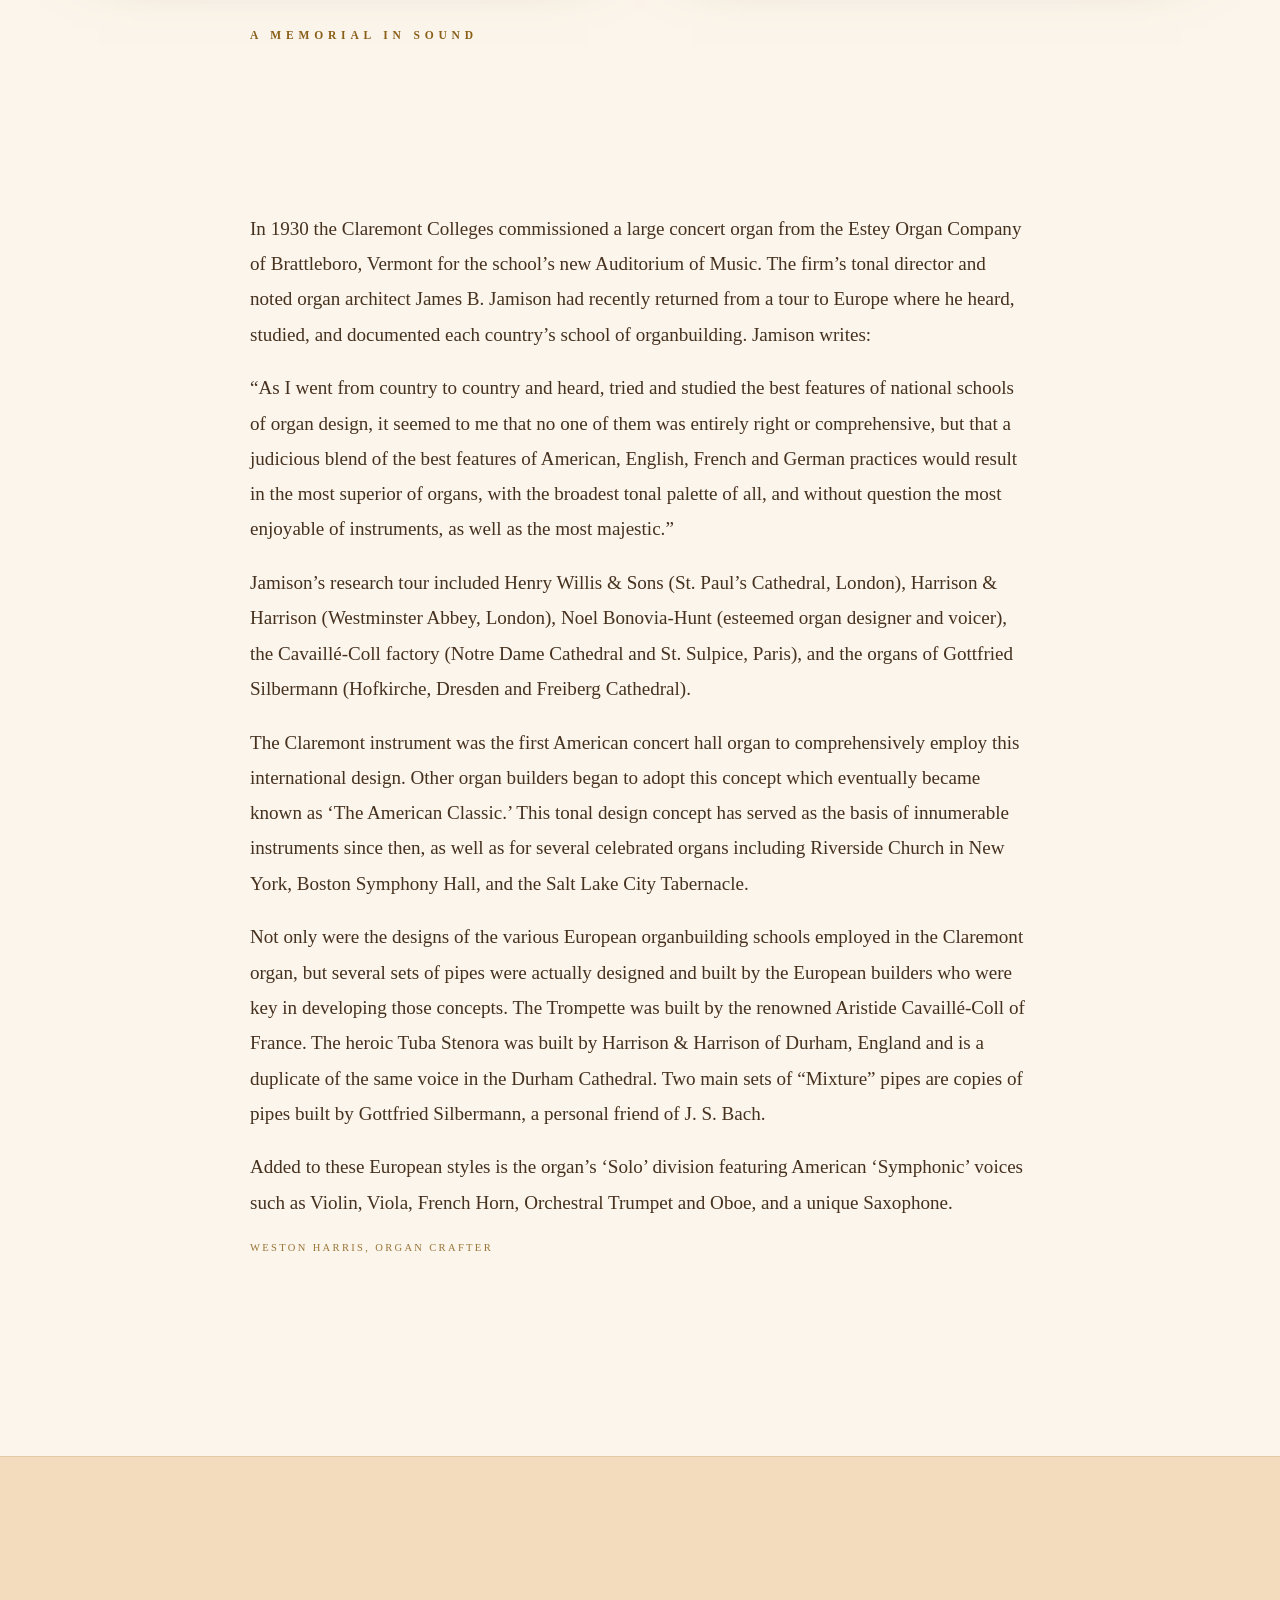
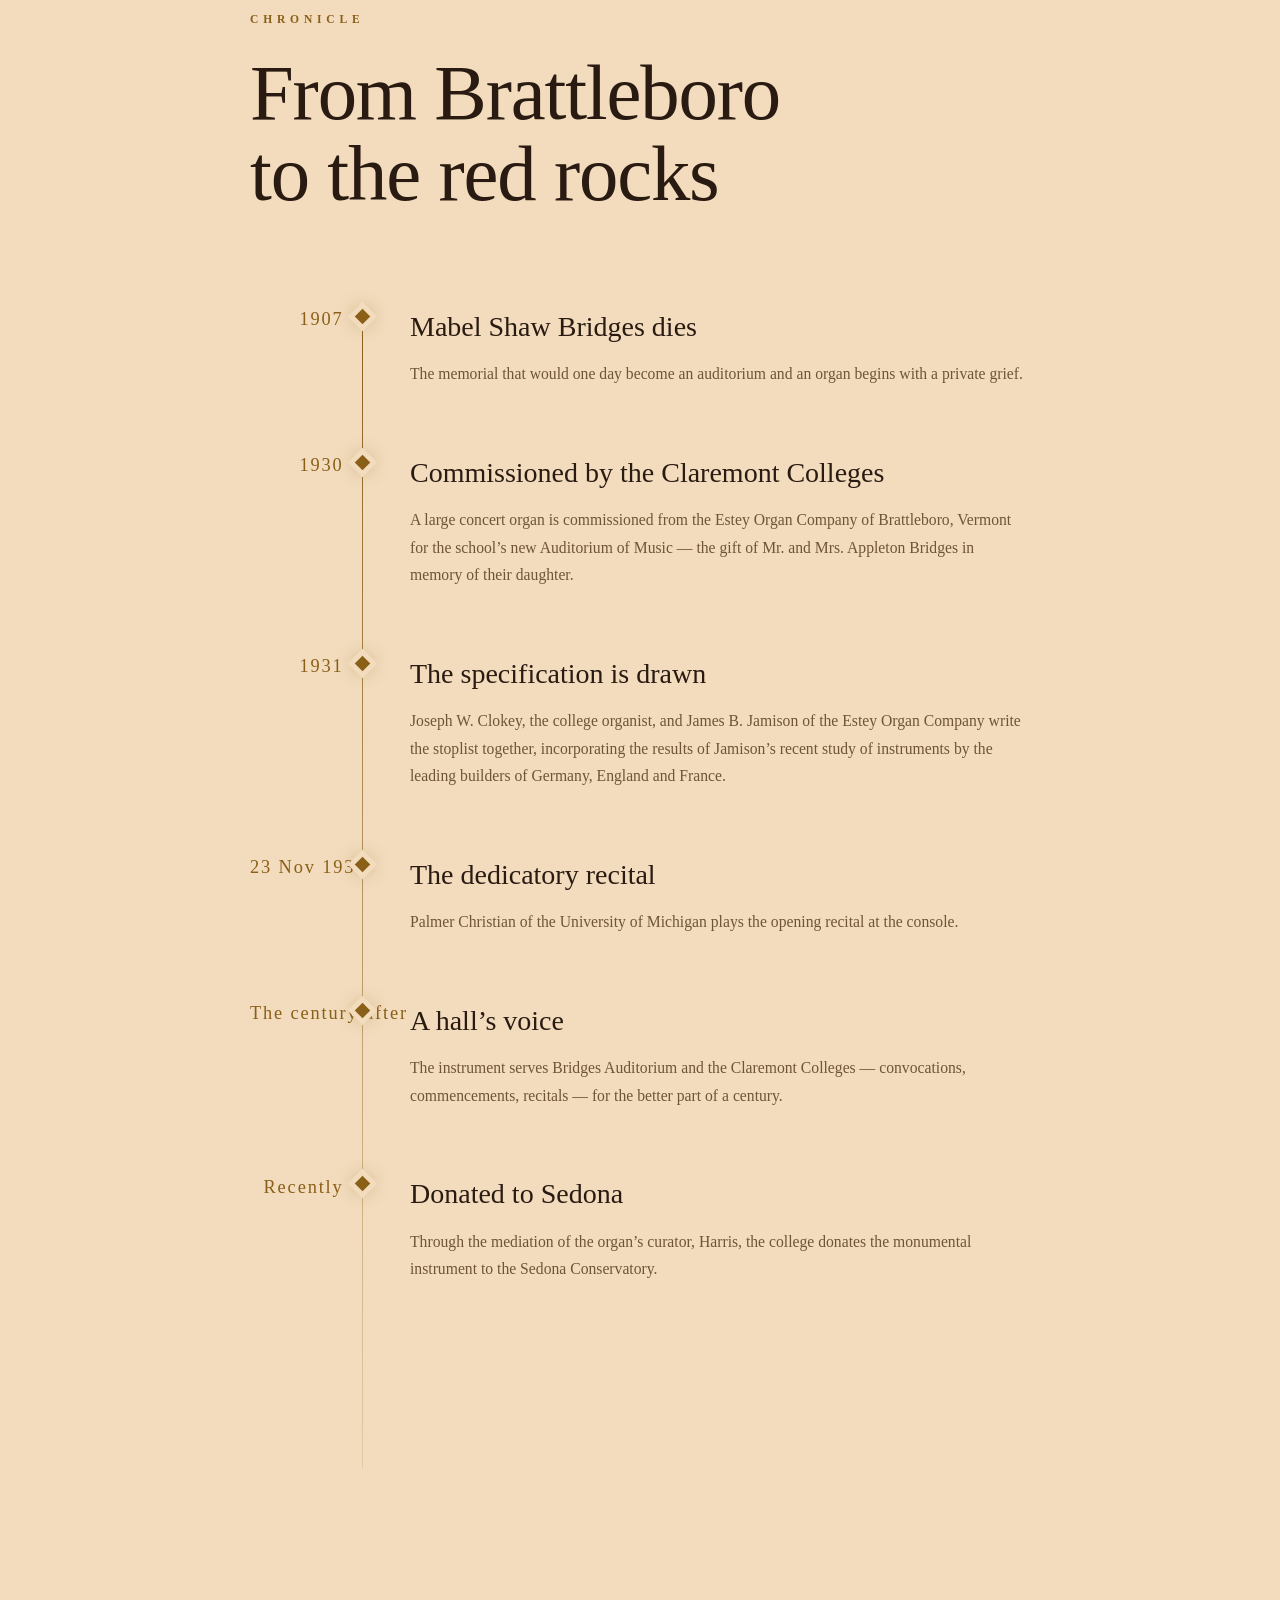
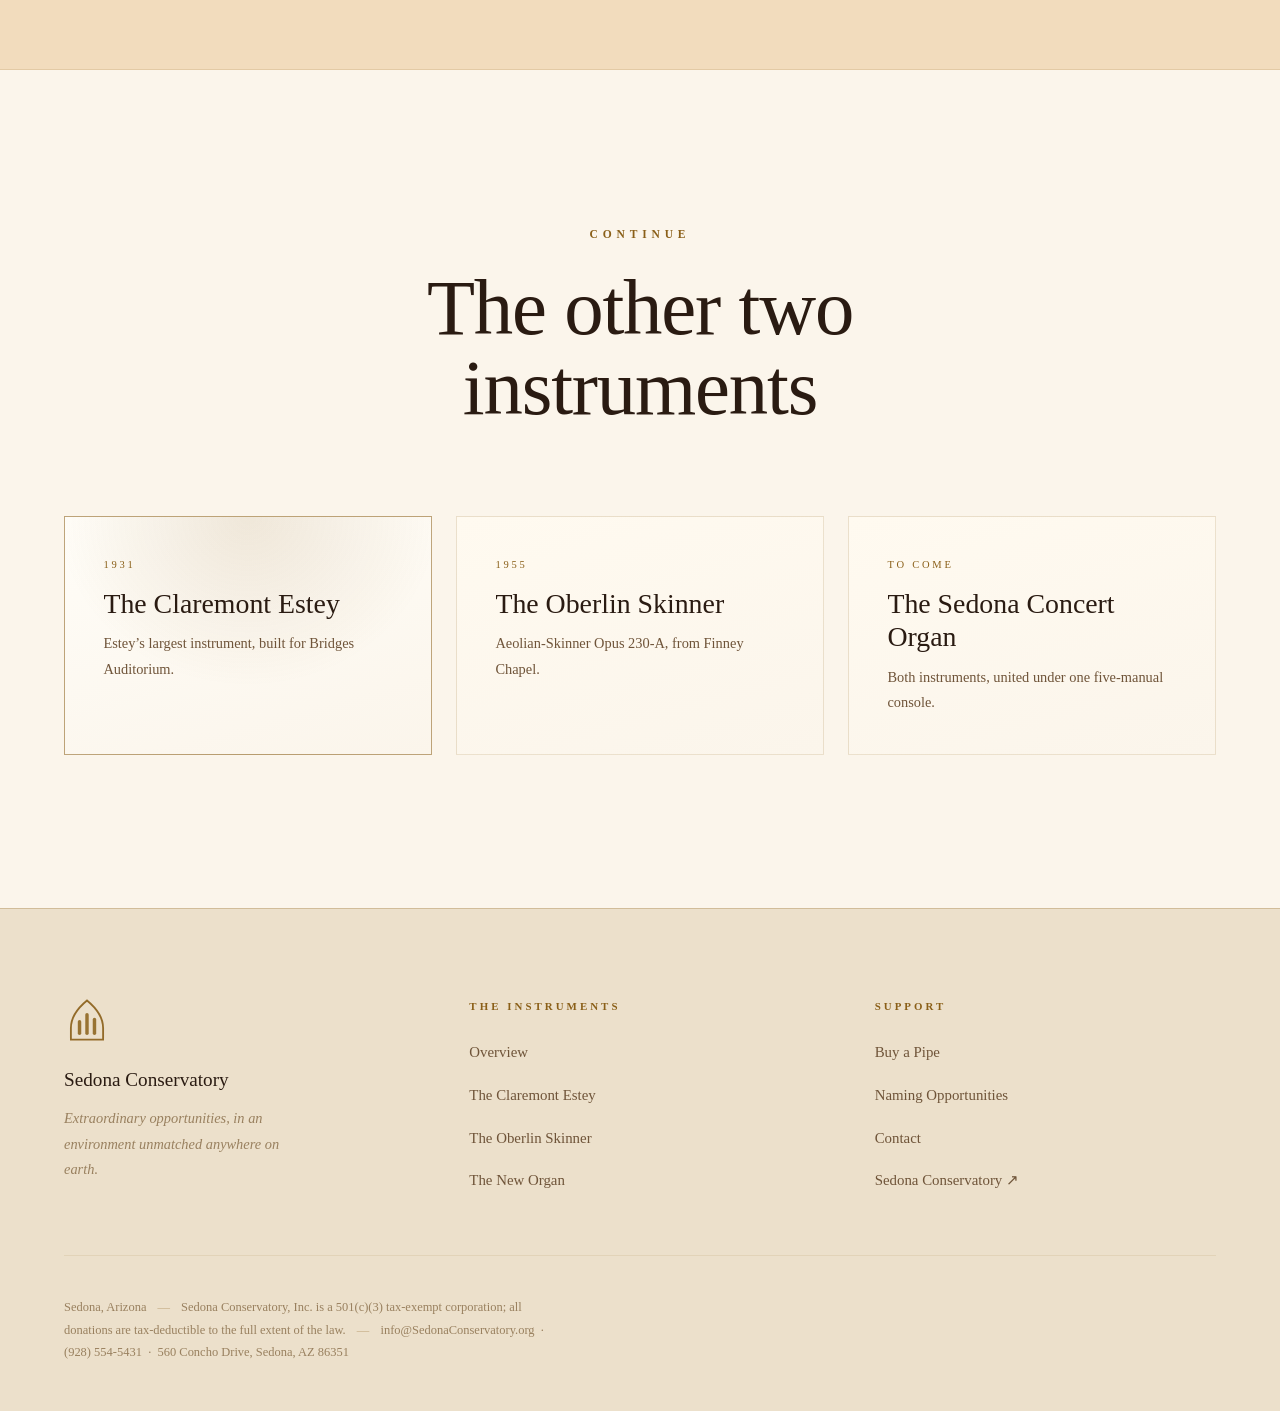
==== commit 217113c9: "Split colour into swappable themes; add a Sedona palette Moves every colour out of cathedral.css int" ====
--- a/estey.html
+++ b/estey.html
@@ -5,8 +5,23 @@
 <meta name="viewport" content="width=device-width, initial-scale=1">
 <title>The Claremont Estey, Opus 2981 (1931) — Sedona Concert Organ</title>
 <meta name="description" content="Estey Opus 2981, built in 1931 for Bridges Auditorium at Pomona College, Claremont — the largest organ the Estey Organ Company ever built, and now bound for Sedona.">
-<meta name="theme-color" content="#0b0a0d">
+<meta name="theme-color" content="#f8f1e6">
 <link rel="stylesheet" href="assets/css/cathedral.css">
+<link rel="stylesheet" href="assets/css/theme-sedona.css" id="theme-css" data-default="sedona">
+<script>
+/* Theme switcher for testing: ?theme=night or ?theme=sedona, remembered in
+   localStorage. Runs before paint so there is no flash. Delete this block and
+   the data-default attribute to lock the site to one theme. */
+(function () {
+  try {
+    var q = new URLSearchParams(location.search).get('theme');
+    if (q) localStorage.setItem('sco-theme', q);
+    var t = q || localStorage.getItem('sco-theme');
+    var el = document.getElementById('theme-css');
+    if (t && el && t !== el.dataset.default) el.href = 'assets/css/theme-' + t + '.css';
+  } catch (e) {}
+})();
+</script>
 <link rel="icon" href="data:image/svg+xml,%3Csvg xmlns='http://www.w3.org/2000/svg' viewBox='0 0 32 32'%3E%3Crect width='32' height='32' fill='%230b0a0d'/%3E%3Cg fill='%23d9b45a'%3E%3Crect x='6' y='10' width='3' height='16' rx='1.5'/%3E%3Crect x='11.5' y='6' width='3' height='20' rx='1.5'/%3E%3Crect x='17' y='3' width='3' height='23' rx='1.5'/%3E%3Crect x='22.5' y='8' width='3' height='18' rx='1.5'/%3E%3C/g%3E%3C/svg%3E">
 </head>
 <body>
--- a/assets/css/cathedral.css
+++ b/assets/css/cathedral.css
@@ -3,32 +3,10 @@
    A cathedral in CSS — stone, glass, gilding, and light.
    ═══════════════════════════════════════════════════════════════════════════ */
 
-/* ── Tokens ───────────────────────────────────────────────────────────────── */
+/* ── Structural tokens ────────────────────────────────────────────────────
+   All colour lives in a theme stylesheet: assets/css/theme-*.css
+   ───────────────────────────────────────────────────────────────────────── */
 :root {
-  /* Stone */
-  --void:        #08070a;
-  --stone-deep:  #100e14;
-  --stone:       #17141c;
-  --stone-lit:   #221d2a;
-  --stone-edge:  #322b3c;
-
-  /* Gilding */
-  --gild:        #d9b45a;
-  --gild-bright: #f0d693;
-  --gild-deep:   #8a6f2c;
-
-  /* Glass */
-  --lapis:    #2a4b8d;
-  --ruby:     #8c1f2f;
-  --emerald:  #1d5b4a;
-  --amethyst: #4a2d6b;
-  --rock:     #a4462d;
-
-  /* Ink */
-  --parchment: #ece5d8;
-  --mist:      #a49b8c;
-  --mist-dim:  #6f6759;
-
   /* Type */
   --serif:  'Iowan Old Style', 'Palatino Linotype', Palatino, 'Book Antiqua',
             'Hoefler Text', Georgia, 'Times New Roman', serif;
@@ -66,7 +44,7 @@
   font-family: var(--serif);
   font-size: clamp(1rem, .95rem + .25vw, 1.125rem);
   line-height: 1.75;
-  color: var(--parchment);
+  color: var(--ink);
   background: var(--stone-deep);
   overflow-x: hidden;
   text-rendering: optimizeLegibility;
@@ -80,8 +58,8 @@
   inset: 0;
   z-index: 9999;
   pointer-events: none;
-  opacity: .5;
-  mix-blend-mode: overlay;
+  opacity: var(--grain-opacity);
+  mix-blend-mode: var(--grain-blend);
   background-image: url("data:image/svg+xml;utf8,\
 <svg xmlns='http://www.w3.org/2000/svg' width='200' height='200'>\
 <filter id='g'><feTurbulence type='fractalNoise' baseFrequency='.85' numOctaves='3' stitchTiles='stitch'/>\
@@ -92,7 +70,7 @@
 .skip-link {
   position: absolute; top: -100%; left: 1rem; z-index: 10000;
   padding: .75rem 1.25rem;
-  background: var(--gild); color: var(--void);
+  background: var(--gild); color: var(--on-gild);
   font: 600 .8rem/1 var(--serif); letter-spacing: .12em; text-transform: uppercase;
 }
 .skip-link:focus { top: 1rem; }
@@ -112,7 +90,7 @@
 }
 .section--dark {
   background: var(--void);
-  box-shadow: inset 0 1px 0 rgba(217,180,90,.14), inset 0 -1px 0 rgba(217,180,90,.14);
+  box-shadow: inset 0 1px 0 rgba(var(--gild-rgb),.14), inset 0 -1px 0 rgba(var(--gild-rgb),.14);
 }
 
 /* ── Typography ───────────────────────────────────────────────────────────── */
@@ -122,7 +100,7 @@
   font-weight: 400;
   line-height: 1.02;
   letter-spacing: -.015em;
-  color: var(--parchment);
+  color: var(--ink);
   text-wrap: balance;
 }
 .display--sm { font-size: clamp(1.8rem, 1.2rem + 2.4vw, 3rem); }
@@ -137,7 +115,7 @@
 }
 .kicker--center { text-align: center; }
 
-.body-lg { font-size: 1.15em; color: #d5cdbd; }
+.body-lg { font-size: 1.15em; color: var(--ink-soft); }
 
 /* The measure constrains the prose, never the display type — headings need
    room to break where the <br> puts them. */
@@ -146,7 +124,7 @@
 .section-head__lede {
   margin-top: 1.75rem;
   max-width: 46ch;
-  color: var(--mist);
+  color: var(--ink-muted);
   font-size: 1.1em;
   line-height: 1.8;
 }
@@ -157,7 +135,7 @@
   text-align: center;
   font-size: .85rem;
   font-style: italic;
-  color: var(--mist-dim);
+  color: var(--ink-faint);
 }
 
 /* ── Buttons ──────────────────────────────────────────────────────────────── */
@@ -174,20 +152,20 @@
               transform .4s var(--ease);
 }
 .btn--gild {
-  color: var(--void);
+  color: var(--on-gild);
   background: linear-gradient(160deg, var(--gild-bright), var(--gild) 46%, var(--gild-deep));
-  box-shadow: 0 0 0 rgba(217,180,90,0);
+  box-shadow: 0 0 0 rgba(var(--gild-rgb),0);
 }
 .btn--gild:hover {
   transform: translateY(-2px);
-  box-shadow: 0 10px 34px -10px rgba(217,180,90,.75);
+  box-shadow: 0 10px 34px -10px rgba(var(--gild-rgb),.75);
 }
 .btn--ghost {
   color: var(--gild);
-  border-color: rgba(217,180,90,.4);
+  border-color: rgba(var(--gild-rgb),.4);
 }
 .btn--ghost:hover {
-  color: var(--void);
+  color: var(--on-gild);
   background: var(--gild);
   border-color: var(--gild);
   transform: translateY(-2px);
@@ -205,10 +183,10 @@
   border-bottom: 1px solid transparent;
 }
 .masthead.is-sunk {
-  background: rgba(8,7,10,.86);
+  background: rgba(var(--void-rgb),.86);
   backdrop-filter: blur(14px) saturate(1.2);
   -webkit-backdrop-filter: blur(14px) saturate(1.2);
-  border-bottom-color: rgba(217,180,90,.18);
+  border-bottom-color: rgba(var(--gild-rgb),.18);
 }
 .masthead__inner {
   width: min(var(--wrap), 100% - var(--gutter) * 2);
@@ -246,7 +224,7 @@
   font-size: .74rem;
   letter-spacing: .18em;
   text-transform: uppercase;
-  color: var(--mist);
+  color: var(--ink-muted);
   transition: color .35s var(--ease);
 }
 .nav__list a::after {
@@ -259,7 +237,7 @@
   transform-origin: right;
   transition: transform .45s var(--ease);
 }
-.nav__list a:hover { color: var(--parchment); }
+.nav__list a:hover { color: var(--ink); }
 .nav__list a:hover::after { transform: scaleX(1); transform-origin: left; }
 .nav__cta { padding: .65rem 1.5rem; font-size: .68rem; }
 
@@ -274,10 +252,10 @@
 .burger[aria-expanded="true"] span:nth-child(3) { transform: translateY(-6.5px) rotate(-45deg); }
 
 .drawer {
-  background: rgba(8,7,10,.97);
+  background: rgba(var(--void-rgb),.97);
   backdrop-filter: blur(16px);
   -webkit-backdrop-filter: blur(16px);
-  border-top: 1px solid rgba(217,180,90,.18);
+  border-top: 1px solid rgba(var(--gild-rgb),.18);
 }
 .drawer[hidden] { display: none; }
 .drawer__list { padding: 1rem var(--gutter) 2rem; }
@@ -286,8 +264,8 @@
   padding: .95rem 0;
   font-family: var(--display);
   font-size: 1.25rem;
-  border-bottom: 1px solid rgba(217,180,90,.12);
-  color: var(--parchment);
+  border-bottom: 1px solid rgba(var(--gild-rgb),.12);
+  color: var(--ink);
 }
 
 /* ═══════════════════════════════════════════════════════════════════════════
@@ -304,19 +282,16 @@
   padding: clamp(5rem, 10vh, 7rem) var(--gutter) 0;
   overflow: hidden;
   isolation: isolate;
-  background:
-    radial-gradient(120% 85% at 50% 8%,  rgba(217,180,90,.15), transparent 55%),
-    radial-gradient(90% 60% at 50% 100%, rgba(164,70,45,.28), transparent 65%),
-    linear-gradient(180deg, #0d0b11 0%, #13101a 45%, #08070a 100%);
+  background: var(--bg-hero);
 }
 /* Vaulted ribs converging overhead */
 .westfront__sky {
   position: absolute; inset: 0; z-index: -2;
   background:
     repeating-conic-gradient(from 90deg at 50% -34%,
-      rgba(217,180,90,.028) 0deg 1deg, transparent 1deg 8deg);
-  mask-image: linear-gradient(180deg, #000 0%, rgba(0,0,0,.25) 45%, transparent 72%);
-  -webkit-mask-image: linear-gradient(180deg, #000 0%, rgba(0,0,0,.25) 45%, transparent 72%);
+      rgba(var(--gild-rgb),.028) 0deg 1deg, transparent 1deg 8deg);
+  mask-image: linear-gradient(180deg, #000 0%, rgba(var(--shadow-rgb),.25) 45%, transparent 72%);
+  -webkit-mask-image: linear-gradient(180deg, #000 0%, rgba(var(--shadow-rgb),.25) 45%, transparent 72%);
 }
 
 /* Shafts of light through clerestory glass */
@@ -326,7 +301,7 @@
   top: -25%;
   width: clamp(90px, 13vw, 210px);
   height: 145%;
-  background: linear-gradient(180deg, rgba(255,232,175,.16), rgba(255,232,175,0) 72%);
+  background: linear-gradient(180deg, rgba(var(--light-rgb),.16), rgba(var(--light-rgb),0) 72%);
   filter: blur(26px);
   transform-origin: top center;
   animation: sway 17s ease-in-out infinite alternate;
@@ -336,7 +311,7 @@
 .shaft--3 { left: 61%; --r: -7deg;  animation-delay: -4s; }
 .shaft--4 { left: 84%; --r: -13deg; animation-delay: -11s; }
 .shafts--warm .shaft {
-  background: linear-gradient(180deg, rgba(217,180,90,.14), rgba(164,70,45,0) 70%);
+  background: linear-gradient(180deg, rgba(var(--gild-rgb),.14), rgba(var(--rock-rgb),0) 70%);
 }
 @keyframes sway {
   from { transform: translateX(-2.5%) rotate(var(--r, 8deg)) scaleY(1); opacity: .55; }
@@ -348,7 +323,7 @@
   width: clamp(150px, 26vmin, 300px);
   margin: 0 auto clamp(1.75rem, 4vh, 3rem);
   opacity: .92;
-  filter: drop-shadow(0 0 60px rgba(217,180,90,.35));
+  filter: drop-shadow(0 0 60px rgba(var(--gild-rgb),.35));
   animation: bloom 2.4s var(--ease) both;
   will-change: transform;
 }
@@ -382,7 +357,7 @@
 }
 .hero-title__line { display: block; }
 .hero-title__line--gild {
-  background: linear-gradient(175deg, var(--gild-bright) 0%, var(--gild) 40%, #9d7c33 100%);
+  background: linear-gradient(175deg, var(--gild-bright) 0%, var(--gild) 40%, var(--gild-deep) 100%);
   -webkit-background-clip: text;
   background-clip: text;
   color: transparent;
@@ -391,7 +366,7 @@
 .hero-lede {
   font-size: clamp(1rem, .94rem + .3vw, 1.18rem);
   line-height: 1.75;
-  color: #cfc6b4;
+  color: var(--ink-soft);
   margin-inline: auto;
   max-width: 46ch;
 }
@@ -438,17 +413,15 @@
 .facade::before {
   content: "";
   position: absolute; inset: auto 0 0 0; height: 60%;
-  background: linear-gradient(180deg, transparent, var(--void) 88%);
+  background: linear-gradient(180deg, transparent, var(--facade-fade) 88%);
   z-index: 2;
 }
 .pipe {
   flex: 1 1 0;
   max-width: 30px;
   border-radius: 999px 999px 0 0;
-  background: linear-gradient(90deg,
-      #1b1720 0%, #4a4352 22%, #8d8496 42%, #cfc4d4 50%,
-      #8d8496 58%, #4a4352 78%, #16131b 100%);
-  box-shadow: inset 0 1px 0 rgba(255,255,255,.35);
+  background: var(--pipe-metal);
+  box-shadow: inset 0 1px 0 rgba(var(--light-rgb),.35);
   transform-origin: bottom center;
   animation: breathe 6s ease-in-out infinite alternate;
 }
@@ -462,7 +435,7 @@
   bottom: 1.75rem; left: 50%; translate: -50% 0;
   z-index: 3;
   width: 1px; height: 54px;
-  background: linear-gradient(180deg, transparent, rgba(217,180,90,.55));
+  background: linear-gradient(180deg, transparent, rgba(var(--gild-rgb),.55));
   overflow: hidden;
 }
 .scroll-cue span {
@@ -495,7 +468,7 @@
   color: transparent;
 }
 .illuminated strong { color: var(--gild); font-weight: 600; }
-.illuminated em { color: #d9d0be; }
+.illuminated em { color: var(--ink); }
 
 /* Numerals */
 .numbers {
@@ -503,8 +476,8 @@
   grid-template-columns: repeat(auto-fit, minmax(190px, 1fr));
   gap: 1px;
   margin-top: clamp(4rem, 9vw, 7rem);
-  background: rgba(217,180,90,.16);
-  border-block: 1px solid rgba(217,180,90,.16);
+  background: rgba(var(--gild-rgb),.16);
+  border-block: 1px solid rgba(var(--gild-rgb),.16);
 }
 .numeral {
   background: var(--stone-deep);
@@ -517,7 +490,7 @@
   font-size: clamp(2.4rem, 1.5rem + 3vw, 4rem);
   line-height: 1;
   letter-spacing: -.02em;
-  background: linear-gradient(170deg, var(--gild-bright), var(--gild) 50%, #9d7c33);
+  background: linear-gradient(170deg, var(--gild-bright), var(--gild) 50%, var(--gild-deep));
   -webkit-background-clip: text;
   background-clip: text;
   color: transparent;
@@ -529,13 +502,13 @@
   font-size: .7rem;
   letter-spacing: .22em;
   text-transform: uppercase;
-  color: var(--mist);
+  color: var(--ink-muted);
 }
 .numbers__foot {
   margin-top: 2rem;
   text-align: center;
   font-style: italic;
-  color: var(--mist-dim);
+  color: var(--ink-faint);
   font-size: .95rem;
 }
 
@@ -554,7 +527,7 @@
   position: relative;
   max-width: 300px;
   margin: 0 auto 2.5rem;
-  filter: drop-shadow(0 22px 50px rgba(0,0,0,.7));
+  filter: drop-shadow(0 22px 50px rgba(var(--shadow-rgb),.7));
 }
 .arch-svg { width: 100%; height: auto; }
 .arch-svg__glass {
@@ -569,7 +542,7 @@
   position: absolute;
   inset: 12% 14% 4%;
   z-index: -1;
-  background: radial-gradient(60% 55% at 50% 40%, rgba(217,180,90,.4), transparent 70%);
+  background: radial-gradient(60% 55% at 50% 40%, rgba(var(--gild-rgb),.4), transparent 70%);
   filter: blur(30px);
 }
 
@@ -591,15 +564,15 @@
   font-size: .72rem;
   letter-spacing: .2em;
   text-transform: uppercase;
-  color: var(--mist);
+  color: var(--ink-muted);
   margin-bottom: 1.75rem;
 }
-.panel__text { color: #c6bdab; max-width: 42ch; margin-inline: auto; }
-.panel__text em { color: var(--parchment); }
+.panel__text { color: var(--ink-soft); max-width: 42ch; margin-inline: auto; }
+.panel__text em { color: var(--ink); }
 .panel__note {
   margin-top: auto;
   padding-top: 1.75rem;
-  border-top: 1px solid rgba(217,180,90,.2);
+  border-top: 1px solid rgba(var(--gild-rgb),.2);
   font-size: .82rem;
   font-style: italic;
   color: var(--gild);
@@ -620,10 +593,10 @@
 .console__rule {
   grid-column: 1 / -1;
   height: 1px;
-  background: linear-gradient(90deg, transparent, rgba(217,180,90,.45), transparent);
+  background: linear-gradient(90deg, transparent, rgba(var(--gild-rgb),.45), transparent);
   margin-bottom: 1rem;
 }
-.console__text p { margin-top: 1.75rem; color: #c6bdab; }
+.console__text p { margin-top: 1.75rem; color: var(--ink-soft); }
 .console__text strong { color: var(--gild); font-weight: 600; }
 .console__text .display--sm { margin-top: .5rem; }
 
@@ -632,9 +605,9 @@
   flex-direction: column;
   gap: 6px;
   padding: 1.5rem;
-  background: linear-gradient(170deg, #241c16, #120e0c);
-  border: 1px solid rgba(217,180,90,.22);
-  box-shadow: 0 30px 70px -30px rgba(0,0,0,.95), inset 0 1px 0 rgba(217,180,90,.16);
+  background: var(--bg-console);
+  border: 1px solid rgba(var(--gild-rgb),.22);
+  box-shadow: 0 30px 70px -30px rgba(var(--shadow-rgb),.95), inset 0 1px 0 rgba(var(--gild-rgb),.16);
   perspective: 900px;
 }
 .manual {
@@ -664,18 +637,18 @@
   border-radius: 0 0 2px 2px;
   background-image:
     linear-gradient(90deg,
-      transparent 0 8px,  #0d0b0a 8px 16px,
-      transparent 16px 20px, #0d0b0a 20px 28px,
-      transparent 28px 44px, #0d0b0a 44px 52px,
-      transparent 52px 56px, #0d0b0a 56px 64px,
-      transparent 64px 68px, #0d0b0a 68px 76px,
+      transparent 0 8px,  var(--key-black) 8px 16px,
+      transparent 16px 20px, var(--key-black) 20px 28px,
+      transparent 28px 44px, var(--key-black) 44px 52px,
+      transparent 52px 56px, var(--key-black) 56px 64px,
+      transparent 64px 68px, var(--key-black) 68px 76px,
       transparent 76px 84px),
     repeating-linear-gradient(90deg,
-      rgba(0,0,0,.5) 0 1px, transparent 1px var(--white)),
-    linear-gradient(180deg, #f4ecdb, #cbc2af);
+      rgba(var(--shadow-rgb),.5) 0 1px, transparent 1px var(--white)),
+    linear-gradient(180deg, var(--key-white), var(--key-white-shade));
   background-size: var(--oct) 62%, auto 100%, auto 100%;
   background-repeat: repeat-x, repeat, no-repeat;
-  box-shadow: inset 0 -3px 6px rgba(0,0,0,.4), 0 2px 5px rgba(0,0,0,.6);
+  box-shadow: inset 0 -3px 6px rgba(var(--shadow-rgb),.4), 0 2px 5px rgba(var(--shadow-rgb),.6);
 }
 
 /* ═══════════════════════════════════════════════════════════════════════════
@@ -687,8 +660,8 @@
   display: grid;
   grid-template-columns: 1fr;
   gap: 1px;
-  background: rgba(217,180,90,.14);
-  border: 1px solid rgba(217,180,90,.14);
+  background: rgba(var(--gild-rgb),.14);
+  border: 1px solid rgba(var(--gild-rgb),.14);
 }
 @media (min-width: 620px)  { .voices { grid-template-columns: repeat(2, 1fr); } }
 @media (min-width: 1000px) { .voices { grid-template-columns: repeat(3, 1fr); } }
@@ -724,11 +697,11 @@
 .voice:hover::after { opacity: .09; }
 
 .voice[data-hue="gild"]     { --accent: var(--gild); }
-.voice[data-hue="emerald"]  { --accent: #37a184; }
-.voice[data-hue="lapis"]    { --accent: #5b86d0; }
-.voice[data-hue="ruby"]     { --accent: #c74459; }
-.voice[data-hue="amethyst"] { --accent: #8f6bc0; }
-.voice[data-hue="rock"]     { --accent: #d1704f; }
+.voice[data-hue="emerald"]  { --accent: var(--accent-emerald); }
+.voice[data-hue="lapis"]    { --accent: var(--accent-lapis); }
+.voice[data-hue="ruby"]     { --accent: var(--accent-ruby); }
+.voice[data-hue="amethyst"] { --accent: var(--accent-amethyst); }
+.voice[data-hue="rock"]     { --accent: var(--accent-rock); }
 
 .voice__glyph {
   display: block;
@@ -748,10 +721,10 @@
   font-size: .68rem;
   letter-spacing: .24em;
   text-transform: uppercase;
-  color: var(--mist-dim);
+  color: var(--ink-faint);
   margin: .5rem 0 1.25rem;
 }
-.voice__text { color: #b8b0a0; font-size: .96rem; line-height: 1.75; }
+.voice__text { color: var(--ink-dim); font-size: .96rem; line-height: 1.75; }
 
 /* ═══════════════════════════════════════════════════════════════════════════
    CHRONICLE
@@ -765,7 +738,7 @@
   left: var(--rail);
   top: .6rem; bottom: 3rem;
   width: 1px;
-  background: linear-gradient(180deg, var(--gild), rgba(217,180,90,.15));
+  background: linear-gradient(180deg, var(--gild), rgba(var(--gild-rgb),.15));
 }
 .epoch {
   position: relative;
@@ -783,7 +756,7 @@
   translate: -5px 0;
   rotate: 45deg;
   background: var(--gild);
-  box-shadow: 0 0 0 5px var(--void), 0 0 18px rgba(217,180,90,.8);
+  box-shadow: 0 0 0 5px var(--void), 0 0 18px rgba(var(--gild-rgb),.8);
 }
 .epoch--future::before { background: var(--stone-deep); border: 1.5px solid var(--gild); }
 .epoch__year {
@@ -802,7 +775,7 @@
   font-size: clamp(1.25rem, 1rem + 1vw, 1.75rem);
   margin-bottom: .6rem;
 }
-.epoch__body p { color: var(--mist); font-size: .98rem; }
+.epoch__body p { color: var(--ink-muted); font-size: .98rem; }
 
 /* ═══════════════════════════════════════════════════════════════════════════
    PRECINCT
@@ -816,21 +789,21 @@
   position: relative;
   padding: clamp(1.75rem, 3vw, 2.5rem);
   background: linear-gradient(165deg, var(--stone), var(--stone-deep));
-  border: 1px solid rgba(217,180,90,.13);
+  border: 1px solid rgba(var(--gild-rgb),.13);
   transition: border-color .5s var(--ease), transform .5s var(--ease),
               box-shadow .5s var(--ease);
 }
 .cell:hover {
-  border-color: rgba(217,180,90,.42);
+  border-color: rgba(var(--gild-rgb),.42);
   transform: translateY(-4px);
-  box-shadow: 0 22px 48px -26px rgba(0,0,0,.95);
+  box-shadow: 0 22px 48px -26px rgba(var(--shadow-rgb),.95);
 }
 .cell--wide {
   grid-column: 1 / -1;
   background:
-    radial-gradient(85% 130% at 12% 0%, rgba(217,180,90,.14), transparent 60%),
+    radial-gradient(85% 130% at 12% 0%, rgba(var(--gild-rgb),.14), transparent 60%),
     linear-gradient(165deg, var(--stone-lit), var(--stone-deep));
-  border-color: rgba(217,180,90,.3);
+  border-color: rgba(var(--gild-rgb),.3);
 }
 .cell h3 {
   font-family: var(--display);
@@ -840,7 +813,7 @@
   margin-bottom: .7rem;
 }
 .cell--wide h3 { font-size: clamp(1.5rem, 1.1rem + 1.8vw, 2.5rem); }
-.cell p { color: var(--mist); font-size: .95rem; }
+.cell p { color: var(--ink-muted); font-size: .95rem; }
 
 /* ═══════════════════════════════════════════════════════════════════════════
    PATRONAGE
@@ -849,9 +822,7 @@
   position: relative;
   overflow: hidden;
   isolation: isolate;
-  background:
-    radial-gradient(90% 60% at 50% 0%, rgba(164,70,45,.2), transparent 60%),
-    linear-gradient(180deg, var(--stone-deep), #0d0a10);
+  background: var(--bg-patronage);
 }
 
 .facade--interactive {
@@ -873,7 +844,7 @@
 .facade--interactive .pipe:hover,
 .facade--interactive .pipe.is-lit {
   filter: brightness(1.5) saturate(1.3)
-          drop-shadow(0 0 14px rgba(217,180,90,.85));
+          drop-shadow(0 0 14px rgba(var(--gild-rgb),.85));
   transform: translateY(-7px);
 }
 .facade__hint {
@@ -881,7 +852,7 @@
   font-size: .68rem;
   letter-spacing: .3em;
   text-transform: uppercase;
-  color: var(--mist-dim);
+  color: var(--ink-faint);
   margin-bottom: clamp(3rem, 7vw, 5rem);
 }
 
@@ -893,16 +864,16 @@
 .tier {
   padding: clamp(1.9rem, 3vw, 2.5rem);
   text-align: center;
-  border: 1px solid rgba(217,180,90,.18);
-  background: rgba(23,20,28,.6);
+  border: 1px solid rgba(var(--gild-rgb),.18);
+  background: rgba(var(--surface-rgb),.6);
   transition: transform .5s var(--ease), border-color .5s var(--ease);
 }
-.tier:hover { transform: translateY(-5px); border-color: rgba(217,180,90,.5); }
+.tier:hover { transform: translateY(-5px); border-color: rgba(var(--gild-rgb),.5); }
 .tier--feature {
-  border-color: rgba(217,180,90,.48);
+  border-color: rgba(var(--gild-rgb),.48);
   background:
-    radial-gradient(80% 100% at 50% 0%, rgba(217,180,90,.12), transparent 65%),
-    rgba(34,29,42,.75);
+    radial-gradient(80% 100% at 50% 0%, rgba(var(--gild-rgb),.12), transparent 65%),
+    rgba(var(--surface-lit-rgb),.75);
 }
 .tier__name {
   font-family: var(--display);
@@ -911,16 +882,16 @@
   color: var(--gild);
   margin-bottom: 1rem;
 }
-.tier__text { color: #b8b0a0; font-size: .95rem; }
+.tier__text { color: var(--ink-dim); font-size: .95rem; }
 
 .callout {
   margin-top: clamp(3rem, 7vw, 5rem);
   padding: clamp(2rem, 4vw, 3rem);
   text-align: center;
-  border-top: 1px solid rgba(217,180,90,.25);
-  border-bottom: 1px solid rgba(217,180,90,.25);
-}
-.callout p { color: var(--mist); margin-bottom: 2rem; }
+  border-top: 1px solid rgba(var(--gild-rgb),.25);
+  border-bottom: 1px solid rgba(var(--gild-rgb),.25);
+}
+.callout p { color: var(--ink-muted); margin-bottom: 2rem; }
 .callout__actions {
   display: flex;
   flex-wrap: wrap;
@@ -934,14 +905,14 @@
 .colophon {
   padding-block: clamp(5rem, 12vw, 9rem);
   background: var(--void);
-  border-top: 1px solid rgba(217,180,90,.14);
+  border-top: 1px solid rgba(var(--gild-rgb),.14);
 }
 .benediction { text-align: center; }
 .benediction p {
   font-family: var(--display);
   font-size: clamp(1.3rem, 1rem + 1.6vw, 2.25rem);
   line-height: 1.45;
-  color: #d8cfbd;
+  color: var(--ink-soft);
   text-wrap: balance;
 }
 .benediction cite {
@@ -959,15 +930,15 @@
    ═══════════════════════════════════════════════════════════════════════════ */
 .crypt {
   padding-block: clamp(3.5rem, 8vw, 5.5rem) 3rem;
-  background: #060508;
-  border-top: 1px solid rgba(217,180,90,.14);
+  background: var(--surface-deep);
+  border-top: 1px solid rgba(var(--gild-rgb),.14);
 }
 .crypt__grid {
   display: grid;
   grid-template-columns: repeat(auto-fit, minmax(220px, 1fr));
   gap: clamp(2.5rem, 5vw, 4rem);
   padding-bottom: 3rem;
-  border-bottom: 1px solid rgba(217,180,90,.1);
+  border-bottom: 1px solid rgba(var(--gild-rgb),.1);
 }
 .crypt__brand .sigil__mark { margin-bottom: 1.25rem; }
 .crypt__name {
@@ -975,7 +946,7 @@
   font-size: 1.2rem;
   margin-bottom: .6rem;
 }
-.crypt__tag { color: var(--mist-dim); font-size: .9rem; font-style: italic; max-width: 34ch; }
+.crypt__tag { color: var(--ink-faint); font-size: .9rem; font-style: italic; max-width: 34ch; }
 .crypt__nav h4 {
   font-size: .68rem;
   letter-spacing: .28em;
@@ -986,19 +957,19 @@
 }
 .crypt__nav li { margin-bottom: .7rem; }
 .crypt__nav a {
-  color: var(--mist);
+  color: var(--ink-muted);
   font-size: .93rem;
   transition: color .35s var(--ease);
 }
-.crypt__nav a:hover { color: var(--parchment); }
+.crypt__nav a:hover { color: var(--ink); }
 .crypt__fine {
   margin-top: 2.5rem;
   font-size: .78rem;
   line-height: 1.8;
-  color: var(--mist-dim);
+  color: var(--ink-faint);
   max-width: 78ch;
 }
-.crypt__sep { color: rgba(217,180,90,.4); margin-inline: .5rem; }
+.crypt__sep { color: rgba(var(--gild-rgb),.4); margin-inline: .5rem; }
 
 /* ═══════════════════════════════════════════════════════════════════════════
    REVEAL
@@ -1053,10 +1024,8 @@
   overflow: hidden;
   isolation: isolate;
   padding: clamp(9rem, 20vh, 13rem) var(--gutter) clamp(4rem, 9vw, 7rem);
-  background:
-    radial-gradient(100% 80% at 50% 0%, rgba(217,180,90,.13), transparent 60%),
-    linear-gradient(180deg, #0d0b11, var(--stone-deep));
-  border-bottom: 1px solid rgba(217,180,90,.16);
+  background: var(--bg-pagehead);
+  border-bottom: 1px solid rgba(var(--gild-rgb),.16);
 }
 .pagehead__inner { width: min(var(--wrap), 100%); margin-inline: auto; }
 .pagehead .display { margin-top: .3rem; }
@@ -1065,7 +1034,7 @@
   max-width: 54ch;
   font-size: clamp(1.02rem, .96rem + .35vw, 1.22rem);
   line-height: 1.8;
-  color: #cfc6b4;
+  color: var(--ink-soft);
 }
 
 /* Small caps meta row: builder · opus · year */
@@ -1075,14 +1044,14 @@
   gap: .6rem 1.6rem;
   margin-top: 2.25rem;
   padding-top: 1.5rem;
-  border-top: 1px solid rgba(217,180,90,.2);
+  border-top: 1px solid rgba(var(--gild-rgb),.2);
 }
 .meta div { display: flex; flex-direction: column; gap: .3rem; }
 .meta dt {
   font-size: .62rem;
   letter-spacing: .26em;
   text-transform: uppercase;
-  color: var(--mist-dim);
+  color: var(--ink-faint);
 }
 .meta dd {
   margin: 0;
@@ -1096,8 +1065,8 @@
   position: relative;
   margin: 0;
   background: linear-gradient(165deg, var(--stone-lit), var(--stone-deep));
-  border: 1px solid rgba(217,180,90,.28);
-  box-shadow: 0 30px 70px -34px rgba(0,0,0,.95);
+  border: 1px solid rgba(var(--gild-rgb),.28);
+  box-shadow: 0 30px 70px -34px rgba(var(--shadow-rgb),.95);
 }
 .plate__frame {
   position: relative;
@@ -1116,7 +1085,7 @@
 .plate.is-empty .plate__frame {
   background-image:
     repeating-linear-gradient(135deg,
-      rgba(217,180,90,.05) 0 2px, transparent 2px 11px);
+      rgba(var(--gild-rgb),.05) 0 2px, transparent 2px 11px);
 }
 .plate__await svg { width: 40px; height: 40px; margin: 0 auto 1.1rem; color: var(--gild); opacity: .55; }
 .plate__await b {
@@ -1124,14 +1093,14 @@
   font-family: var(--display);
   font-weight: 400;
   font-size: 1.1rem;
-  color: var(--parchment);
+  color: var(--ink);
   margin-bottom: .5rem;
 }
 .plate__await span {
   display: block;
   font-size: .72rem;
   line-height: 1.7;
-  color: var(--mist-dim);
+  color: var(--ink-faint);
 }
 .plate__await code {
   font-family: ui-monospace, SFMono-Regular, Menlo, monospace;
@@ -1141,12 +1110,12 @@
 }
 .plate figcaption {
   padding: 1.1rem 1.35rem;
-  border-top: 1px solid rgba(217,180,90,.18);
+  border-top: 1px solid rgba(var(--gild-rgb),.18);
   font-size: .82rem;
   line-height: 1.65;
-  color: var(--mist);
-}
-.plate figcaption b { color: var(--parchment); font-weight: 600; }
+  color: var(--ink-muted);
+}
+.plate figcaption b { color: var(--ink); font-weight: 600; }
 .plate figcaption cite {
   display: block;
   margin-top: .4rem;
@@ -1154,7 +1123,7 @@
   font-size: .68rem;
   letter-spacing: .13em;
   text-transform: uppercase;
-  color: var(--mist-dim);
+  color: var(--ink-faint);
 }
 
 .plates {
@@ -1169,8 +1138,8 @@
   display: grid;
   grid-template-columns: repeat(auto-fit, minmax(210px, 1fr));
   gap: 1px;
-  background: rgba(217,180,90,.15);
-  border: 1px solid rgba(217,180,90,.15);
+  background: rgba(var(--gild-rgb),.15);
+  border: 1px solid rgba(var(--gild-rgb),.15);
   margin-block: clamp(2.5rem, 6vw, 4rem);
 }
 .spec div { background: var(--stone-deep); padding: 1.75rem 1.5rem; }
@@ -1178,7 +1147,7 @@
   font-size: .64rem;
   letter-spacing: .24em;
   text-transform: uppercase;
-  color: var(--mist-dim);
+  color: var(--ink-faint);
   margin-bottom: .7rem;
 }
 .spec dd {
@@ -1199,19 +1168,19 @@
   display: block;
   padding: clamp(1.75rem, 3vw, 2.5rem);
   background: linear-gradient(165deg, var(--stone), var(--stone-deep));
-  border: 1px solid rgba(217,180,90,.16);
+  border: 1px solid rgba(var(--gild-rgb),.16);
   transition: transform .5s var(--ease), border-color .5s var(--ease),
               box-shadow .5s var(--ease);
 }
 .xlink:hover {
   transform: translateY(-5px);
-  border-color: rgba(217,180,90,.5);
-  box-shadow: 0 24px 50px -28px rgba(0,0,0,.95);
+  border-color: rgba(var(--gild-rgb),.5);
+  box-shadow: 0 24px 50px -28px rgba(var(--shadow-rgb),.95);
 }
 .xlink[aria-current="page"] {
-  border-color: rgba(217,180,90,.55);
+  border-color: rgba(var(--gild-rgb),.55);
   background:
-    radial-gradient(80% 110% at 50% 0%, rgba(217,180,90,.13), transparent 65%),
+    radial-gradient(80% 110% at 50% 0%, rgba(var(--gild-rgb),.13), transparent 65%),
     linear-gradient(165deg, var(--stone-lit), var(--stone-deep));
 }
 .xlink__era {
@@ -1227,7 +1196,7 @@
   line-height: 1.2;
   margin: .8rem 0 .7rem;
 }
-.xlink__note { color: var(--mist); font-size: .9rem; }
+.xlink__note { color: var(--ink-muted); font-size: .9rem; }
 
 /* ═══════════════════════════════════════════════════════════════════════════
    FILM — click-to-load video, framed like a reliquary
@@ -1235,11 +1204,9 @@
 .film {
   position: relative;
   aspect-ratio: 16 / 9;
-  background:
-    radial-gradient(70% 70% at 50% 45%, rgba(217,180,90,.13), transparent 70%),
-    linear-gradient(165deg, var(--stone-lit), var(--void));
-  border: 1px solid rgba(217,180,90,.32);
-  box-shadow: 0 34px 80px -36px rgba(0,0,0,.95), inset 0 1px 0 rgba(217,180,90,.16);
+  background: var(--bg-film);
+  border: 1px solid rgba(var(--gild-rgb),.32);
+  box-shadow: 0 34px 80px -36px rgba(var(--shadow-rgb),.95), inset 0 1px 0 rgba(var(--gild-rgb),.16);
   overflow: hidden;
   display: grid;
   place-items: center;
@@ -1260,8 +1227,8 @@
   width: 76px; height: 76px;
   margin: 0 auto 1.5rem;
   border-radius: 50%;
-  border: 1px solid rgba(217,180,90,.6);
-  background: rgba(8,7,10,.5);
+  border: 1px solid rgba(var(--gild-rgb),.6);
+  background: rgba(var(--void-rgb),.5);
   color: var(--gild);
   transition: transform .45s var(--ease), background .45s var(--ease),
               box-shadow .45s var(--ease);
@@ -1270,14 +1237,14 @@
 .film:hover .film__play,
 .film__btn:focus-visible .film__play {
   transform: scale(1.09);
-  background: rgba(217,180,90,.16);
-  box-shadow: 0 0 34px -4px rgba(217,180,90,.6);
+  background: rgba(var(--gild-rgb),.16);
+  box-shadow: 0 0 34px -4px rgba(var(--gild-rgb),.6);
 }
 .film__btn { display: block; width: 100%; padding: 0; }
 .film__title {
   font-family: var(--display);
   font-size: clamp(1.4rem, 1.1rem + 1.2vw, 2rem);
-  color: var(--parchment);
+  color: var(--ink);
 }
 .film__note {
   margin-top: .7rem;
@@ -1290,7 +1257,7 @@
   margin-top: 1.1rem;
   font-size: .74rem;
   line-height: 1.7;
-  color: var(--mist-dim);
+  color: var(--ink-faint);
   max-width: 44ch;
   margin-inline: auto;
 }
@@ -1311,8 +1278,8 @@
   display: grid;
   grid-template-columns: repeat(auto-fit, minmax(190px, 1fr));
   gap: 1px;
-  background: rgba(217,180,90,.18);
-  border: 1px solid rgba(217,180,90,.28);
+  background: rgba(var(--gild-rgb),.18);
+  border: 1px solid rgba(var(--gild-rgb),.28);
   margin-block: clamp(2.5rem, 6vw, 4rem);
 }
 .goal div {
@@ -1324,7 +1291,7 @@
   font-size: .64rem;
   letter-spacing: .24em;
   text-transform: uppercase;
-  color: var(--mist);
+  color: var(--ink-muted);
   margin-bottom: .9rem;
 }
 .goal dd {
@@ -1332,7 +1299,7 @@
   font-family: var(--display);
   font-size: clamp(1.9rem, 1.3rem + 2.2vw, 3rem);
   line-height: 1;
-  background: linear-gradient(170deg, var(--gild-bright), var(--gild) 50%, #9d7c33);
+  background: linear-gradient(170deg, var(--gild-bright), var(--gild) 50%, var(--gild-deep));
   -webkit-background-clip: text;
   background-clip: text;
   color: transparent;
@@ -1348,27 +1315,27 @@
   display: flex;
   flex-direction: column;
   padding: clamp(1.9rem, 3vw, 2.6rem);
-  border: 1px solid rgba(217,180,90,.2);
+  border: 1px solid rgba(var(--gild-rgb),.2);
   background: linear-gradient(165deg, var(--stone), var(--stone-deep));
   transition: transform .5s var(--ease), border-color .5s var(--ease),
               box-shadow .5s var(--ease);
 }
 .card:hover {
   transform: translateY(-5px);
-  border-color: rgba(217,180,90,.5);
-  box-shadow: 0 24px 52px -28px rgba(0,0,0,.95);
+  border-color: rgba(var(--gild-rgb),.5);
+  box-shadow: 0 24px 52px -28px rgba(var(--shadow-rgb),.95);
 }
 .card--gold {
-  border-color: rgba(217,180,90,.55);
+  border-color: rgba(var(--gild-rgb),.55);
   background:
-    radial-gradient(85% 110% at 50% 0%, rgba(217,180,90,.15), transparent 62%),
+    radial-gradient(85% 110% at 50% 0%, rgba(var(--gild-rgb),.15), transparent 62%),
     linear-gradient(165deg, var(--stone-lit), var(--stone-deep));
 }
 .card--red {
-  border-color: rgba(164,70,45,.55);
+  border-color: rgba(var(--rock-rgb),.55);
   background:
-    radial-gradient(85% 110% at 50% 0%, rgba(164,70,45,.2), transparent 62%),
-    linear-gradient(165deg, #241820, var(--stone-deep));
+    radial-gradient(85% 110% at 50% 0%, rgba(var(--rock-rgb),.2), transparent 62%),
+    linear-gradient(165deg, var(--surface-red), var(--stone-deep));
 }
 .card__tier {
   font-size: .66rem;
@@ -1377,16 +1344,16 @@
   color: var(--gild);
   margin-bottom: .9rem;
 }
-.card--red .card__tier { color: #d1704f; }
+.card--red .card__tier { color: var(--accent-rock); }
 .card__amount {
   font-family: var(--display);
   font-size: clamp(2rem, 1.5rem + 1.6vw, 2.8rem);
   line-height: 1;
-  color: var(--parchment);
+  color: var(--ink);
   margin-bottom: .5rem;
 }
-.card__unit { font-size: .8rem; color: var(--mist); letter-spacing: .1em; }
-.card__text { margin-top: 1.4rem; color: #b8b0a0; font-size: .95rem; flex: 1; }
+.card__unit { font-size: .8rem; color: var(--ink-muted); letter-spacing: .1em; }
+.card__text { margin-top: 1.4rem; color: var(--ink-dim); font-size: .95rem; flex: 1; }
 .card__cta { margin-top: 1.9rem; }
 .card__cta .btn { width: 100%; text-align: center; }
 
@@ -1399,15 +1366,15 @@
   align-items: start;
 }
 .benefit svg { width: 20px; height: 20px; margin-top: .42rem; color: var(--gild); fill: currentColor; }
-.benefit p { color: #c6bdab; }
+.benefit p { color: var(--ink-soft); }
 
 /* Naming opportunities */
 .naming {
   display: grid;
   grid-template-columns: repeat(auto-fit, minmax(290px, 1fr));
   gap: 1px;
-  background: rgba(217,180,90,.14);
-  border: 1px solid rgba(217,180,90,.14);
+  background: rgba(var(--gild-rgb),.14);
+  border: 1px solid rgba(var(--gild-rgb),.14);
 }
 .name-op {
   background: var(--stone-deep);
@@ -1419,7 +1386,7 @@
   font-size: .62rem;
   letter-spacing: .26em;
   text-transform: uppercase;
-  color: var(--mist-dim);
+  color: var(--ink-faint);
   margin-bottom: .8rem;
 }
 .name-op__name {
@@ -1430,7 +1397,7 @@
   color: var(--gild);
   margin-bottom: .9rem;
 }
-.name-op__text { color: #b0a898; font-size: .93rem; line-height: 1.7; }
+.name-op__text { color: var(--ink-dim); font-size: .93rem; line-height: 1.7; }
 
 /* ═══════════════════════════════════════════════════════════════════════════
    CONTACT MODAL
@@ -1438,15 +1405,13 @@
 .modal {
   width: min(560px, calc(100vw - 2rem));
   padding: 0;
-  border: 1px solid rgba(217,180,90,.35);
-  background:
-    radial-gradient(100% 60% at 50% 0%, rgba(217,180,90,.1), transparent 60%),
-    linear-gradient(170deg, var(--stone), #0b0a0e);
-  color: var(--parchment);
-  box-shadow: 0 50px 110px -40px #000;
+  border: 1px solid rgba(var(--gild-rgb),.35);
+  background: var(--bg-modal);
+  color: var(--ink);
+  box-shadow: 0 50px 110px -40px rgba(var(--shadow-rgb),.55);
 }
 .modal::backdrop {
-  background: rgba(6,5,8,.82);
+  background: rgba(var(--backdrop-rgb),.82);
   backdrop-filter: blur(6px);
   -webkit-backdrop-filter: blur(6px);
 }
@@ -1473,13 +1438,13 @@
   flex: none;
   width: 38px; height: 38px;
   display: grid; place-items: center;
-  border: 1px solid rgba(217,180,90,.3);
+  border: 1px solid rgba(var(--gild-rgb),.3);
   color: var(--gild);
   transition: background .35s var(--ease), color .35s var(--ease);
 }
-.modal__close:hover { background: var(--gild); color: var(--void); }
+.modal__close:hover { background: var(--gild); color: var(--on-gild); }
 .modal__close svg { width: 15px; height: 15px; stroke: currentColor; stroke-width: 2; fill: none; }
-.modal__lede { color: var(--mist); font-size: .95rem; margin-bottom: 1.75rem; }
+.modal__lede { color: var(--ink-muted); font-size: .95rem; margin-bottom: 1.75rem; }
 
 .field { display: block; margin-bottom: 1.15rem; }
 .field span {
@@ -1497,9 +1462,9 @@
   padding: .8rem .95rem;
   font-family: var(--serif);
   font-size: .97rem;
-  color: var(--parchment);
-  background: rgba(8,7,10,.65);
-  border: 1px solid rgba(217,180,90,.24);
+  color: var(--ink);
+  background: rgba(var(--void-rgb),.65);
+  border: 1px solid rgba(var(--gild-rgb),.24);
   transition: border-color .35s var(--ease), background .35s var(--ease);
 }
 .field textarea { min-height: 110px; resize: vertical; }
@@ -1508,22 +1473,22 @@
 .field textarea:focus {
   outline: none;
   border-color: var(--gild);
-  background: rgba(8,7,10,.9);
+  background: rgba(var(--void-rgb),.9);
 }
 .field select { appearance: none; cursor: pointer; }
-.field select option { background: #14121a; color: var(--parchment); }
+.field select option { background: var(--surface-card); color: var(--ink); }
 
 .modal__actions { display: flex; flex-wrap: wrap; gap: .75rem; margin-top: 1.75rem; }
 .modal__actions .btn { flex: 1; text-align: center; min-width: 150px; }
 .modal__direct {
   margin-top: 1.75rem;
   padding-top: 1.5rem;
-  border-top: 1px solid rgba(217,180,90,.18);
+  border-top: 1px solid rgba(var(--gild-rgb),.18);
   font-size: .84rem;
   line-height: 1.9;
-  color: var(--mist);
-}
-.modal__direct a { color: var(--gild); border-bottom: 1px solid rgba(217,180,90,.35); }
+  color: var(--ink-muted);
+}
+.modal__direct a { color: var(--gild); border-bottom: 1px solid rgba(var(--gild-rgb),.35); }
 .modal__direct a:hover { color: var(--gild-bright); }
 
 /* External-link mark in the nav */
@@ -1544,7 +1509,7 @@
   margin-block: clamp(2rem, 4vw, 2.75rem);
   font-size: 1.06em;
   line-height: 1.85;
-  color: #d5cdbd;
+  color: var(--ink-soft);
 }
 .prose p + p { margin-top: 1.15rem; }
 .prose strong { color: var(--gild); font-weight: 600; }
@@ -1562,8 +1527,8 @@
 /* ═══════════════════════════════════════════════════════════════════════════
    DONOR LEVELS — the Conservatory's published ladder of named pipe sets
    ═══════════════════════════════════════════════════════════════════════════ */
-.levels { display: grid; gap: 1px; background: rgba(217,180,90,.15);
-          border: 1px solid rgba(217,180,90,.2); }
+.levels { display: grid; gap: 1px; background: rgba(var(--gild-rgb),.15);
+          border: 1px solid rgba(var(--gild-rgb),.2); }
 .level { background: var(--stone-deep); }
 .level > summary {
   display: flex;
@@ -1581,32 +1546,32 @@
   font-family: var(--display);
   font-size: clamp(1.4rem, 1.1rem + 1.1vw, 2rem);
   line-height: 1;
-  background: linear-gradient(170deg, var(--gild-bright), var(--gild) 50%, #9d7c33);
+  background: linear-gradient(170deg, var(--gild-bright), var(--gild) 50%, var(--gild-deep));
   -webkit-background-clip: text; background-clip: text; color: transparent;
 }
 .level__count {
   font-size: .66rem;
   letter-spacing: .22em;
   text-transform: uppercase;
-  color: var(--mist-dim);
+  color: var(--ink-faint);
   white-space: nowrap;
 }
 .level__count::after { content: " ▾"; color: var(--gild); }
 .level[open] .level__count::after { content: " ▴"; }
 .level__body { padding: 0 clamp(1.25rem, 3vw, 2.25rem) clamp(1.5rem, 3vw, 2.25rem); }
-.level__note { color: var(--mist); font-size: .92rem; margin-bottom: 1.5rem; }
+.level__note { color: var(--ink-muted); font-size: .92rem; margin-bottom: 1.5rem; }
 
 /* Borders on the cells rather than a gap, so a part-filled last row does not
    expose the divider colour where the cells run out. */
 .stops { display: grid; grid-template-columns: 1fr; gap: 0;
-         background: #131017; border: 1px solid rgba(217,180,90,.12); }
+         background: var(--surface-inset); border: 1px solid rgba(var(--gild-rgb),.12); }
 @media (min-width: 700px)  { .stops { grid-template-columns: repeat(2, 1fr); } }
 @media (min-width: 1080px) { .stops { grid-template-columns: repeat(3, 1fr); } }
 .stop {
-  background: #131017;
+  background: var(--surface-inset);
   padding: 1.15rem 1.3rem;
-  border-right: 1px solid rgba(217,180,90,.12);
-  border-bottom: 1px solid rgba(217,180,90,.12);
+  border-right: 1px solid rgba(var(--gild-rgb),.12);
+  border-bottom: 1px solid rgba(var(--gild-rgb),.12);
 }
 .stop__name {
   font-family: var(--display);
@@ -1614,9 +1579,9 @@
   color: var(--gild);
   margin-bottom: .35rem;
 }
-.stop__desc { font-size: .86rem; line-height: 1.65; color: #a9a190; }
+.stop__desc { font-size: .86rem; line-height: 1.65; color: var(--ink-dim); }
 .stop--taken { opacity: .5; }
-.stop--taken .stop__name { color: var(--mist-dim); text-decoration: line-through; }
+.stop--taken .stop__name { color: var(--ink-faint); text-decoration: line-through; }
 .stop__taken {
   display: inline-block;
   margin-top: .5rem;
@@ -1632,18 +1597,18 @@
   font-style: normal;
   font-size: .9rem;
   line-height: 1.85;
-  color: var(--mist);
+  color: var(--ink-muted);
 }
 .modal__contact strong, .contact-block strong {
-  color: var(--parchment); font-weight: 600;
+  color: var(--ink); font-weight: 600;
 }
 .modal__contact a, .contact-block a {
-  color: var(--gild); border-bottom: 1px solid rgba(217,180,90,.3);
+  color: var(--gild); border-bottom: 1px solid rgba(var(--gild-rgb),.3);
 }
 .modal__legal, .legal {
   margin-top: 1.25rem;
   font-size: .75rem;
   line-height: 1.7;
-  color: var(--mist-dim);
+  color: var(--ink-faint);
 }
 .contact-block { text-align: center; }
--- a/assets/css/theme-sedona.css
+++ b/assets/css/theme-sedona.css
@@ -0,0 +1,147 @@
+/* ═══════════════════════════════════════════════════════════════════════════
+   THEME · SEDONA
+   The sunlit cathedral. Sandstone and warm light, red-rock terracotta,
+   juniper and desert sky in the glass, bronze in place of gold leaf.
+   Load after cathedral.css.
+   ═══════════════════════════════════════════════════════════════════════════ */
+:root {
+  color-scheme: light;
+
+  /* ── Surfaces ─────────────────────────────────────────────────────────── */
+  --void:           #f2dcbd;   /* clay band behind .section--dark           */
+  --stone-deep:     #fbf5eb;   /* page — sunlit sandstone                    */
+  --stone:          #fffaf0;   /* cards                                      */
+  --stone-lit:      #fffdf8;   /* raised cards                               */
+  --stone-edge:     #e0cdb2;
+  --surface-deep:   #ece0cb;   /* footer                                     */
+  --surface-inset:  #fdf7ec;   /* pipe-set cells, form fields                */
+  --surface-card:   #fffaf0;   /* native select menu                         */
+  --surface-red:    #fbe6da;   /* the Maestros card                          */
+  --facade-fade:    #eed6b4;   /* colour the hero pipes fade into            */
+
+  --void-rgb:       251, 245, 235;
+  --backdrop-rgb:    58,  34,  22;   /* the modal scrim stays dark           */
+  --surface-rgb:    255, 250, 240;
+  --surface-lit-rgb: 255, 253, 248;
+
+  /* ── Ink ──────────────────────────────────────────────────────────────── */
+  --ink:        #2a1b12;
+  --ink-soft:   #46311f;
+  --ink-dim:    #63482f;
+  --ink-muted:  #6f5439;
+  --ink-faint:  #99805f;
+  --on-gild:    #fff8ea;       /* cream on the bronze button                 */
+
+  /* ── Gilding ──────────────────────────────────────────────────────────────
+     Deep enough to hold its own as small type on sandstone; the bright end
+     carries the button gradient and the glints.                             */
+  --gild:        #8a5f18;
+  --gild-bright: #c9932f;
+  --gild-deep:   #5e3f0e;
+  --gild-rgb:    138, 95, 24;
+
+  /* ── Stained glass ────────────────────────────────────────────────────── */
+  --lapis:    #2a4b8d;
+  --ruby:     #8c1f2f;
+  --emerald:  #1d5b4a;
+  --amethyst: #4a2d6b;
+  --rock:     #a4462d;
+  --rock-rgb: 164, 70, 45;
+
+  /* Voice-card accents — deepened so they read against the light ground */
+  --accent-emerald:  #2f7d5b;   /* juniper       */
+  --accent-lapis:    #1f7a8c;   /* desert sky    */
+  --accent-ruby:     #a8283c;
+  --accent-amethyst: #6b3f9e;
+  --accent-rock:     #b8502a;
+
+  /* ── Light and shadow ─────────────────────────────────────────────────────
+     Shadows are warm brown rather than black, so nothing looks bruised.     */
+  --shadow-rgb: 150, 112, 74;
+  --light-rgb:  255, 244, 214;
+  --grain-opacity: .3;
+  --grain-blend:   multiply;
+
+  /* ── Atmospheres ──────────────────────────────────────────────────────── */
+  --bg-hero:
+    radial-gradient(130% 70% at 50% 0%,   rgba(104,178,190,.4), transparent 58%),
+    radial-gradient(110% 55% at 50% 100%, rgba(188,74,36,.5), transparent 72%),
+    radial-gradient(80% 45% at 50% 42%,   rgba(255,200,105,.42), transparent 70%),
+    linear-gradient(180deg, #eaf4f3 0%, #fdf3e0 40%, #f6dcbb 72%, #eccfa8 100%);
+
+  --bg-pagehead:
+    radial-gradient(120% 90% at 50% 0%, rgba(104,178,190,.32), transparent 62%),
+    radial-gradient(90% 70% at 50% 35%, rgba(255,200,105,.4), transparent 70%),
+    linear-gradient(180deg, #eef5f3, #fbf5eb);
+
+  --bg-patronage:
+    radial-gradient(100% 65% at 50% 0%, rgba(188,74,36,.34), transparent 66%),
+    linear-gradient(180deg, #fbf5eb, #f4e2c8);
+
+  --bg-film:
+    radial-gradient(70% 70% at 50% 45%, rgba(255,206,116,.4), transparent 70%),
+    linear-gradient(165deg, #fffaf0, #ead9bd);
+
+  --bg-modal:
+    radial-gradient(100% 60% at 50% 0%, rgba(255,206,116,.3), transparent 60%),
+    linear-gradient(170deg, #fffaf0, #f6ecdb);
+
+  /* The console keeps its dark walnut case — it is the focal object on the
+     page, and cream keys need something to sit against. */
+  --bg-console: linear-gradient(170deg, #4a3423, #2b1c11);
+
+  /* ── The instrument ───────────────────────────────────────────────────── */
+  --key-black:       #241610;
+  --key-white:       #fffdf6;
+  --key-white-shade: #ded4c0;
+
+  /* Polished tin, darkened at the edges so the pipes hold their shape
+     against a light ground. */
+  --pipe-metal: linear-gradient(90deg,
+      #3c3742 0%, #6c6476 20%, #a49cb2 40%, #ece8f2 50%,
+      #a49cb2 60%, #6c6476 80%, #383340 100%);
+}
+
+/* ── Light-ground corrections ──────────────────────────────────────────────
+   A few effects were built to glow out of darkness and need re-pointing. */
+
+/* Shafts read as warm light falling on stone, not as haze */
+.shaft { mix-blend-mode: multiply; opacity: .55; }
+.shafts--warm .shaft { mix-blend-mode: multiply; }
+
+/* The rose window sits on light, so its glow should not wash it out */
+.rose-holder { filter: drop-shadow(0 14px 34px rgba(150,112,74,.35)); }
+
+/* Vault ribs need to darken the sky rather than lighten it */
+.westfront__sky { mix-blend-mode: multiply; opacity: .5; }
+
+/* The stained-glass lancets keep their saturation but gain a stone surround */
+.arch-svg__lead { stroke: #6b5336; }
+.panel__arch::after { filter: blur(34px); opacity: .55; }
+
+/* Gilded buttons: a bronze plate, so the cream lettering has something solid */
+.btn--gild { box-shadow: 0 1px 0 rgba(255,255,255,.25) inset; }
+.btn--gild:hover { box-shadow: 0 10px 28px -12px rgba(138,95,24,.65); }
+
+/* Numerals and display gradients were tuned for a dark ground */
+.numeral__value, .goal dd, .level__amount, .hero-title__line--gild,
+.illuminated > p::first-letter {
+  background: linear-gradient(170deg, var(--gild-bright), var(--gild) 45%, var(--gild-deep));
+  -webkit-background-clip: text;
+  background-clip: text;
+  color: transparent;
+}
+
+/* Keep the footer legible now that it is a light band */
+.crypt { border-top-color: rgba(138,95,24,.28); }
+
+/* The hero pipes need to hold their edges on a light ground: less fade at the
+   floor, and a hairline so each pipe reads as a separate cylinder. */
+.westfront .facade::before { height: 40%; }
+.pipe {
+  box-shadow: inset 0 1px 0 rgba(255,255,255,.55),
+              0 0 0 .5px rgba(60,55,66,.35);
+}
+
+/* The console case is dark walnut, so its label needs the light ink */
+.manual__label { color: #e8c46a; opacity: .95; }
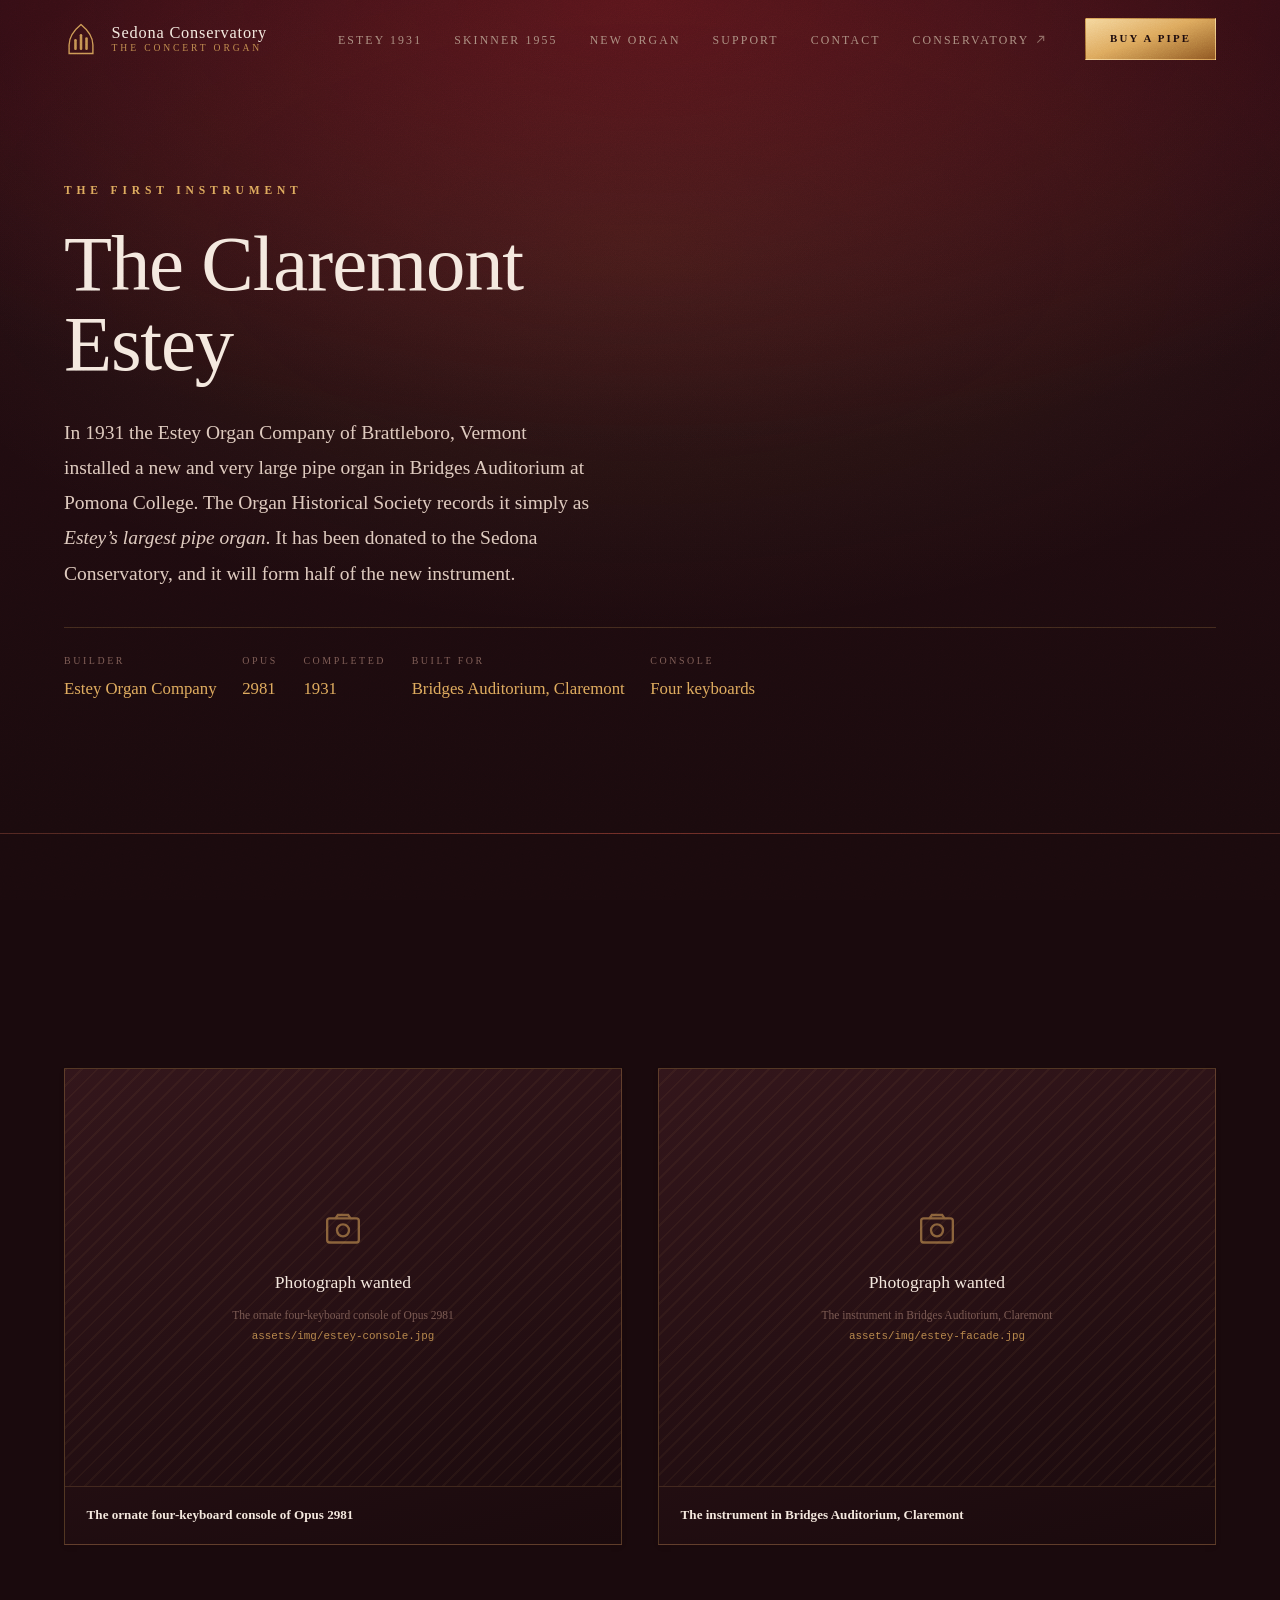
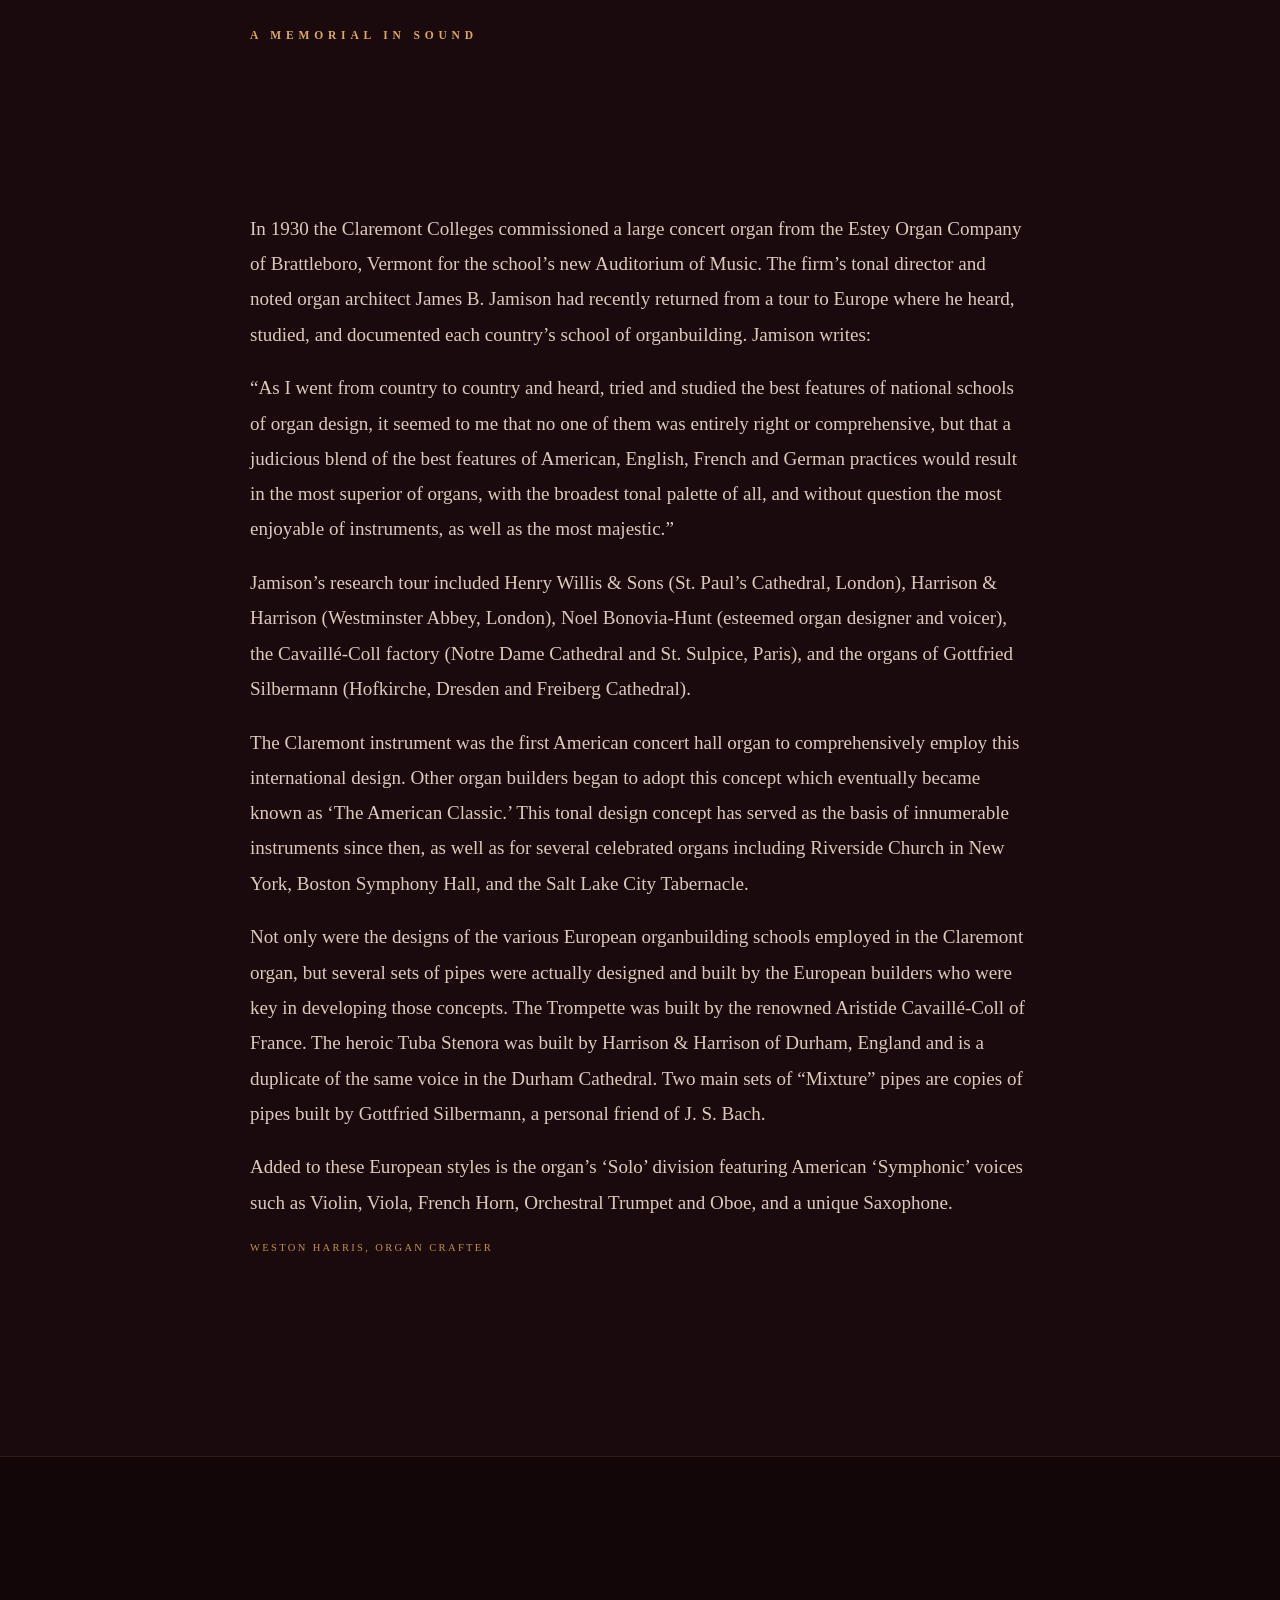
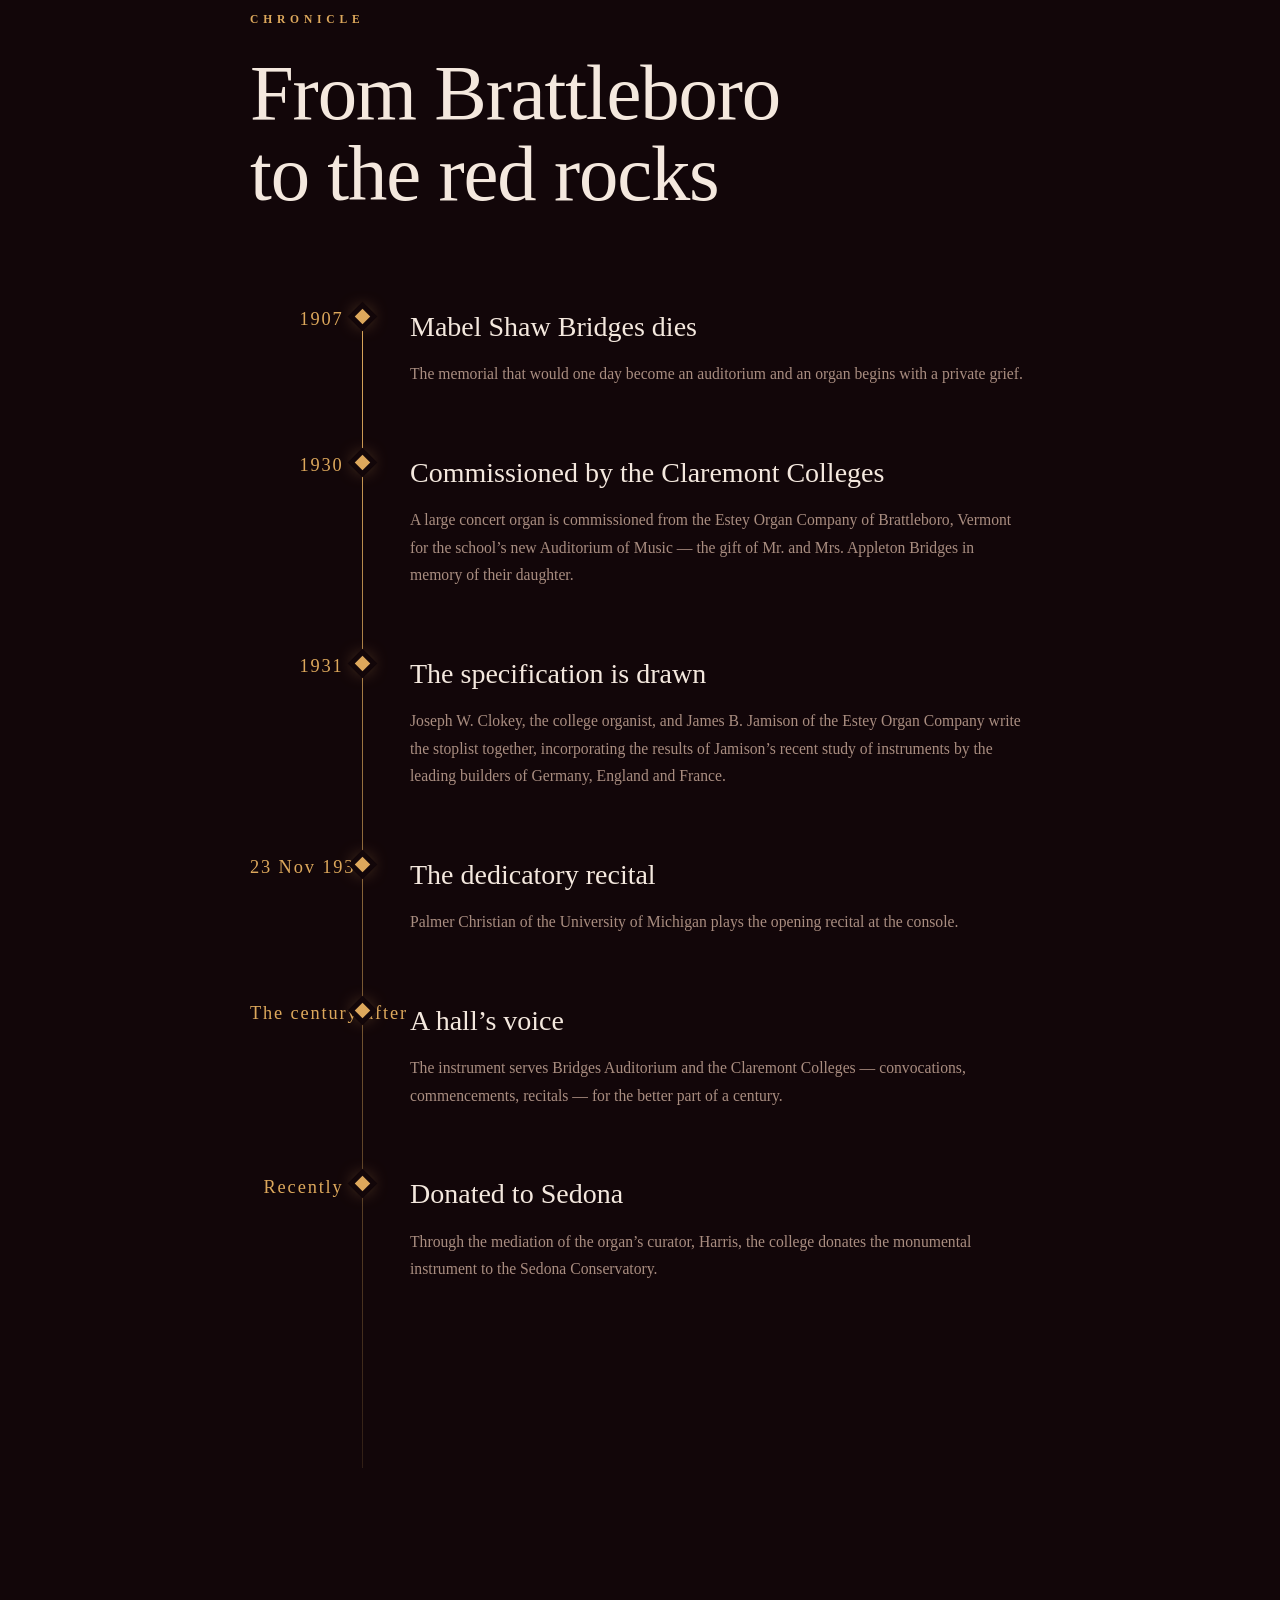
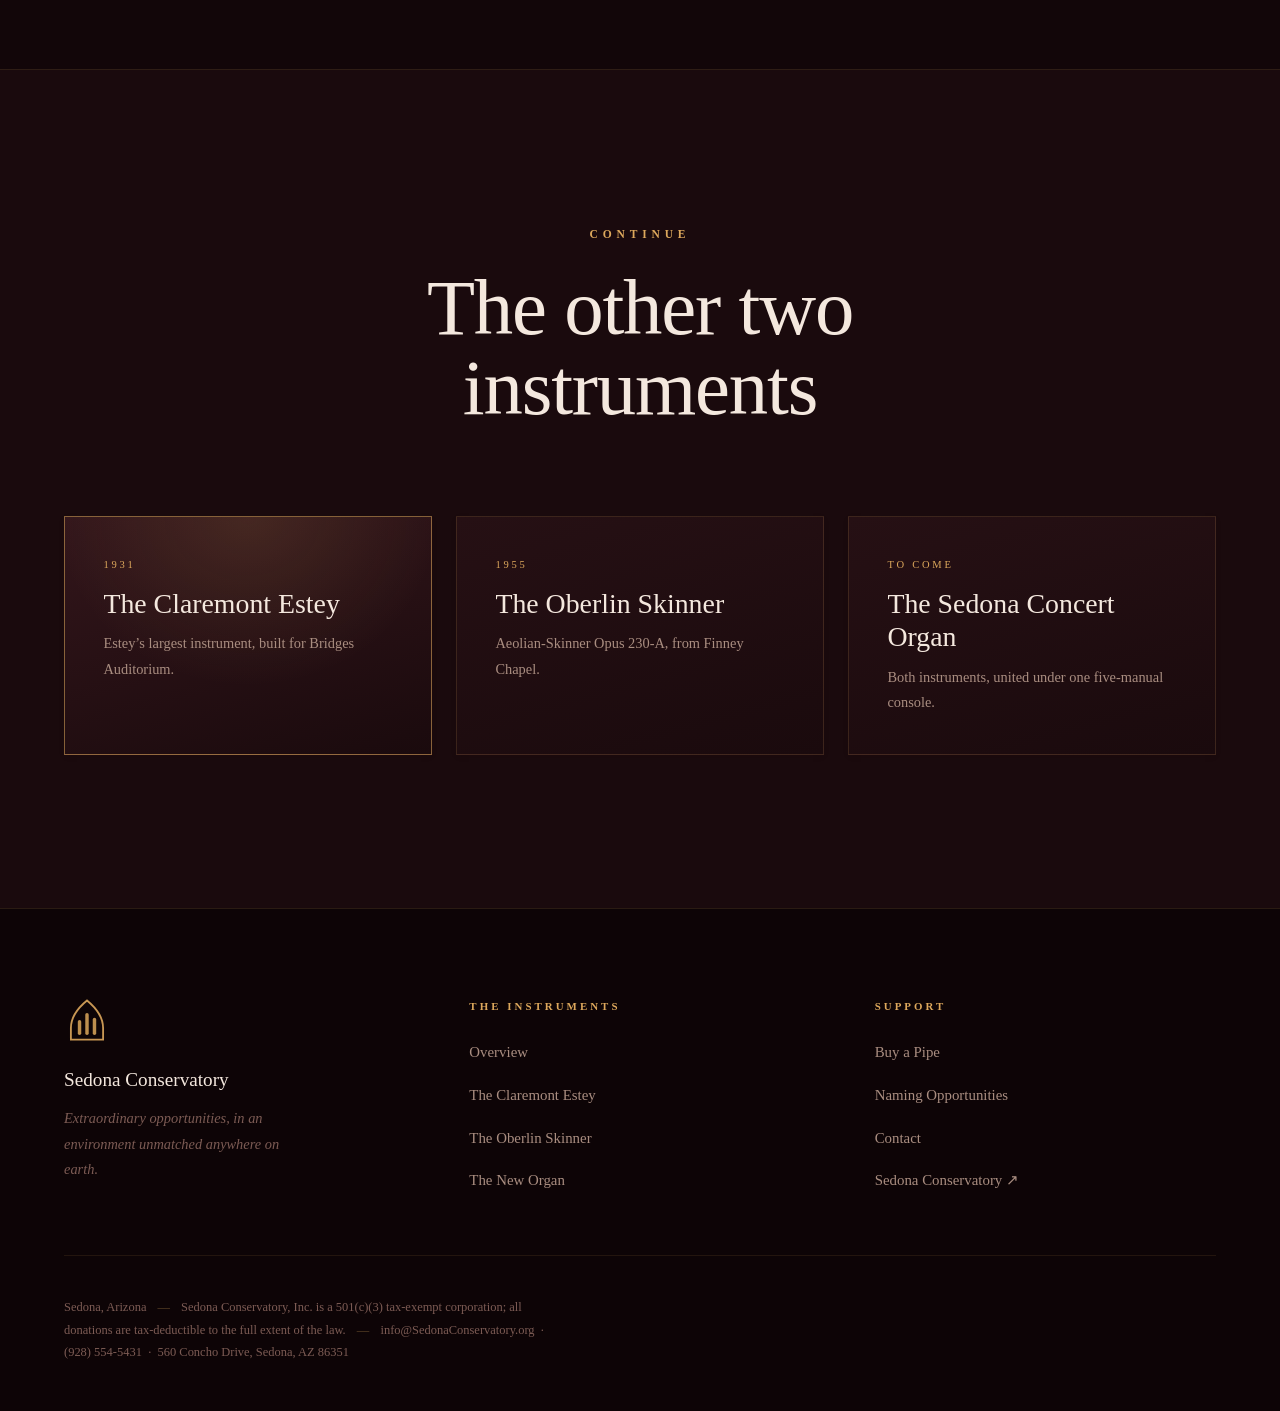
==== commit 8f8d09ab: "Add a garnet theme and unify the component interaction layer Garnet is a third theme and the new def" ====
--- a/estey.html
+++ b/estey.html
@@ -5,11 +5,11 @@
 <meta name="viewport" content="width=device-width, initial-scale=1">
 <title>The Claremont Estey, Opus 2981 (1931) — Sedona Concert Organ</title>
 <meta name="description" content="Estey Opus 2981, built in 1931 for Bridges Auditorium at Pomona College, Claremont — the largest organ the Estey Organ Company ever built, and now bound for Sedona.">
-<meta name="theme-color" content="#f8f1e6">
+<meta name="theme-color" content="#1a0a0d">
 <link rel="stylesheet" href="assets/css/cathedral.css">
-<link rel="stylesheet" href="assets/css/theme-sedona.css" id="theme-css" data-default="sedona">
+<link rel="stylesheet" href="assets/css/theme-garnet.css" id="theme-css" data-default="garnet">
 <script>
-/* Theme switcher for testing: ?theme=night or ?theme=sedona, remembered in
+/* Theme switcher for testing: ?theme=garnet | sedona | night, remembered in
    localStorage. Runs before paint so there is no flash. Delete this block and
    the data-default attribute to lock the site to one theme. */
 (function () {
--- a/assets/css/cathedral.css
+++ b/assets/css/cathedral.css
@@ -18,7 +18,22 @@
   --gutter: clamp(1.25rem, 5vw, 4rem);
   --rhythm: clamp(5rem, 12vw, 10rem);
 
-  --ease: cubic-bezier(.22, .61, .36, 1);
+  /* Motion */
+  --ease:     cubic-bezier(.22, .61, .36, 1);   /* settle                     */
+  --e-spring: cubic-bezier(.34, 1.36, .5, 1);   /* lift, with a little rebound */
+  --e-exit:   cubic-bezier(.4, 0, .6, 1);       /* return                     */
+  --dur-fast: 160ms;
+  --dur-base: 300ms;
+  --dur-slow: 640ms;
+
+  /* Elevation — colour comes from the theme's --shadow-rgb */
+  --elev-1: 0 2px 6px -2px rgba(var(--shadow-rgb), .28);
+  --elev-2: 0 6px 16px -6px rgba(var(--shadow-rgb), .38),
+            0 18px 40px -22px rgba(var(--shadow-rgb), .55);
+  --elev-3: 0 10px 24px -8px rgba(var(--shadow-rgb), .42),
+            0 30px 64px -28px rgba(var(--shadow-rgb), .7);
+
+  --lift: -6px;
 }
 
 /* ── Reset ────────────────────────────────────────────────────────────────── */
@@ -790,13 +805,6 @@
   padding: clamp(1.75rem, 3vw, 2.5rem);
   background: linear-gradient(165deg, var(--stone), var(--stone-deep));
   border: 1px solid rgba(var(--gild-rgb),.13);
-  transition: border-color .5s var(--ease), transform .5s var(--ease),
-              box-shadow .5s var(--ease);
-}
-.cell:hover {
-  border-color: rgba(var(--gild-rgb),.42);
-  transform: translateY(-4px);
-  box-shadow: 0 22px 48px -26px rgba(var(--shadow-rgb),.95);
 }
 .cell--wide {
   grid-column: 1 / -1;
@@ -866,9 +874,7 @@
   text-align: center;
   border: 1px solid rgba(var(--gild-rgb),.18);
   background: rgba(var(--surface-rgb),.6);
-  transition: transform .5s var(--ease), border-color .5s var(--ease);
-}
-.tier:hover { transform: translateY(-5px); border-color: rgba(var(--gild-rgb),.5); }
+}
 .tier--feature {
   border-color: rgba(var(--gild-rgb),.48);
   background:
@@ -1066,7 +1072,6 @@
   margin: 0;
   background: linear-gradient(165deg, var(--stone-lit), var(--stone-deep));
   border: 1px solid rgba(var(--gild-rgb),.28);
-  box-shadow: 0 30px 70px -34px rgba(var(--shadow-rgb),.95);
 }
 .plate__frame {
   position: relative;
@@ -1169,13 +1174,6 @@
   padding: clamp(1.75rem, 3vw, 2.5rem);
   background: linear-gradient(165deg, var(--stone), var(--stone-deep));
   border: 1px solid rgba(var(--gild-rgb),.16);
-  transition: transform .5s var(--ease), border-color .5s var(--ease),
-              box-shadow .5s var(--ease);
-}
-.xlink:hover {
-  transform: translateY(-5px);
-  border-color: rgba(var(--gild-rgb),.5);
-  box-shadow: 0 24px 50px -28px rgba(var(--shadow-rgb),.95);
 }
 .xlink[aria-current="page"] {
   border-color: rgba(var(--gild-rgb),.55);
@@ -1317,13 +1315,6 @@
   padding: clamp(1.9rem, 3vw, 2.6rem);
   border: 1px solid rgba(var(--gild-rgb),.2);
   background: linear-gradient(165deg, var(--stone), var(--stone-deep));
-  transition: transform .5s var(--ease), border-color .5s var(--ease),
-              box-shadow .5s var(--ease);
-}
-.card:hover {
-  transform: translateY(-5px);
-  border-color: rgba(var(--gild-rgb),.5);
-  box-shadow: 0 24px 52px -28px rgba(var(--shadow-rgb),.95);
 }
 .card--gold {
   border-color: rgba(var(--gild-rgb),.55);
@@ -1612,3 +1603,94 @@
   color: var(--ink-faint);
 }
 .contact-block { text-align: center; }
+
+/* ═══════════════════════════════════════════════════════════════════════════
+   SURFACE — one interaction primitive shared by every raised component
+   ═══════════════════════════════════════════════════════════════════════════
+   The panels across the site were each carrying their own hover rules, which
+   drifted apart. They now share one behaviour: a sprung lift, a two-layer
+   shadow (contact + ambient), a border that blooms, and a slow gilded sheen
+   that crosses the face once. Only .voice keeps a bespoke treatment, since it
+   is a flat tile rather than a raised card.
+   ═══════════════════════════════════════════════════════════════════════════ */
+.card, .cell, .xlink, .tier, .name-op, .plate, .level {
+  position: relative;
+  isolation: isolate;
+  overflow: hidden;
+  box-shadow: var(--elev-1);
+  transition: transform var(--dur-base) var(--e-exit),
+              border-color var(--dur-base) var(--ease),
+              box-shadow var(--dur-base) var(--ease);
+}
+
+/* The sheen: a narrow diagonal band of gild, parked off the left edge */
+.card::after, .cell::after, .xlink::after,
+.tier::after, .name-op::after, .plate::after, .level::after {
+  content: "";
+  position: absolute;
+  inset: -1px;
+  z-index: 3;
+  pointer-events: none;
+  background: linear-gradient(104deg,
+    transparent 38%,
+    rgba(var(--gild-rgb), .18) 48%,
+    rgba(var(--gild-rgb), .06) 54%,
+    transparent 64%);
+  transform: translate3d(-130%, 0, 0);
+  opacity: 0;
+}
+
+@media (hover: hover) {
+  .card:hover, .cell:hover, .xlink:hover,
+  .tier:hover, .name-op:hover, .plate:hover, .level:hover {
+    transform: translate3d(0, var(--lift), 0);
+    border-color: rgba(var(--gild-rgb), .55);
+    box-shadow: var(--elev-3);
+    transition: transform var(--dur-base) var(--e-spring),
+                border-color var(--dur-fast) var(--ease),
+                box-shadow var(--dur-base) var(--ease);
+  }
+  .card:hover::after, .cell:hover::after, .xlink:hover::after,
+  .tier:hover::after, .name-op:hover::after,
+  .plate:hover::after, .level:hover::after {
+    transform: translate3d(130%, 0, 0);
+    opacity: 1;
+    transition: transform var(--dur-slow) var(--ease),
+                opacity var(--dur-fast) linear;
+  }
+}
+
+/* Keyboard users get the same lift, since .xlink and .level are focusable */
+.xlink:focus-visible, .level > summary:focus-visible {
+  outline: 2px solid var(--gild);
+  outline-offset: 3px;
+}
+.xlink:focus-visible {
+  transform: translate3d(0, var(--lift), 0);
+  box-shadow: var(--elev-3);
+}
+
+/* Pressing a card should acknowledge the press rather than stay lifted */
+.card:active, .cell:active, .xlink:active, .tier:active, .name-op:active {
+  transform: translate3d(0, -2px, 0);
+  transition-duration: var(--dur-fast);
+}
+
+/* Buttons pick up the same vocabulary */
+.btn { will-change: transform; }
+.btn--gild:hover, .btn--ghost:hover { transform: translate3d(0, -2px, 0); }
+.btn:active { transform: translate3d(0, 0, 0); transition-duration: var(--dur-fast); }
+.btn:focus-visible { outline: 2px solid var(--gild); outline-offset: 3px; }
+
+/* .voice is a flat tile: it lights from within instead of lifting */
+.voice { transition: background var(--dur-base) var(--ease); }
+.voice::before { transition: transform var(--dur-slow) var(--e-spring); }
+
+/* Nothing sweeps or springs when motion is turned down */
+@media (prefers-reduced-motion: reduce) {
+  .card::after, .cell::after, .xlink::after,
+  .tier::after, .name-op::after, .plate::after, .level::after { display: none; }
+  .card:hover, .cell:hover, .xlink:hover,
+  .tier:hover, .name-op:hover, .plate:hover, .level:hover,
+  .xlink:focus-visible { transform: none; }
+}
--- a/assets/css/theme-garnet.css
+++ b/assets/css/theme-garnet.css
@@ -0,0 +1,124 @@
+/* ═══════════════════════════════════════════════════════════════════════════
+   THEME · GARNET
+   The cathedral at vespers. Deep reds rather than literal desert colour —
+   oxblood and garnet stone, copper-gold leaf, the glass burning out of it.
+   Load after cathedral.css.
+   ═══════════════════════════════════════════════════════════════════════════ */
+:root {
+  color-scheme: dark;
+
+  /* ── Surfaces ─────────────────────────────────────────────────────────────
+     Every surface is a red, not a neutral: the darks are oxblood, the cards
+     a shade of dried blood-red brick, so nothing on the page reads as grey. */
+  --void:           #120609;   /* the contrast band behind .section--dark    */
+  --stone-deep:     #1a0a0d;   /* page                                       */
+  --stone:          #261014;   /* cards                                      */
+  --stone-lit:      #33161b;   /* raised cards                               */
+  --stone-edge:     #4d222a;
+  --surface-deep:   #0d0406;   /* footer                                     */
+  --surface-inset:  #1f0c10;   /* pipe-set cells, form fields                */
+  --surface-card:   #261014;   /* native select menu                         */
+  --surface-red:    #3d151b;   /* the Maestros card, deepest of them all     */
+  --facade-fade:    #120609;   /* colour the hero pipes fade into            */
+
+  --void-rgb:        18,  6,  9;
+  --backdrop-rgb:    12,  3,  5;
+  --surface-rgb:     38, 16, 20;
+  --surface-lit-rgb: 51, 22, 27;
+
+  /* ── Ink ──────────────────────────────────────────────────────────────── */
+  --ink:        #f4e8de;
+  --ink-soft:   #ddc8bc;
+  --ink-dim:    #c2a89b;
+  --ink-muted:  #a98d80;
+  --ink-faint:  #7c5b54;
+  --on-gild:    #1a0a0d;       /* dark ink on the copper button              */
+
+  /* ── Gilding ──────────────────────────────────────────────────────────────
+     Pulled toward copper so the gold belongs to the reds around it rather
+     than sitting on top of them. */
+  --gild:        #dda85c;
+  --gild-bright: #f5d79c;
+  --gild-deep:   #8e5622;
+  --gild-rgb:    221, 168, 92;
+
+  /* ── Stained glass ────────────────────────────────────────────────────── */
+  --lapis:    #2a4b8d;
+  --ruby:     #8c1f2f;
+  --emerald:  #1d5b4a;
+  --amethyst: #4a2d6b;
+  --rock:     #a4462d;
+  --rock-rgb: 164, 70, 45;
+
+  /* Voice-card accents — lifted to carry against the deep red ground */
+  --accent-emerald:  #46b394;
+  --accent-lapis:    #7aa6e6;
+  --accent-ruby:     #e8697d;
+  --accent-amethyst: #ab86dc;
+  --accent-rock:     #ee8a60;
+
+  /* ── Light and shadow ─────────────────────────────────────────────────────
+     Shadows carry a red cast, so depth reads as recess in the same stone. */
+  --shadow-rgb: 26, 2, 6;
+  --light-rgb:  255, 226, 176;
+  --grain-opacity: .45;
+  --grain-blend:   overlay;
+
+  /* ── Atmospheres ──────────────────────────────────────────────────────── */
+  --bg-hero:
+    radial-gradient(130% 72% at 50% 2%,   rgba(221,168,92,.16), transparent 58%),
+    radial-gradient(115% 58% at 50% 100%, rgba(158,26,38,.55), transparent 72%),
+    radial-gradient(70% 40% at 50% 46%,   rgba(120,20,32,.4), transparent 74%),
+    linear-gradient(180deg, #1d0a0f 0%, #2c0e15 44%, #16060a 100%);
+
+  --bg-pagehead:
+    radial-gradient(120% 88% at 50% 0%, rgba(158,26,38,.4), transparent 62%),
+    radial-gradient(85% 65% at 50% 30%, rgba(221,168,92,.1), transparent 70%),
+    linear-gradient(180deg, #250c12, #1a0a0d);
+
+  --bg-patronage:
+    radial-gradient(100% 62% at 50% 0%, rgba(174,32,44,.42), transparent 66%),
+    linear-gradient(180deg, #1a0a0d, #24090f);
+
+  --bg-film:
+    radial-gradient(70% 70% at 50% 45%, rgba(221,168,92,.16), transparent 70%),
+    linear-gradient(165deg, #33161b, #120609);
+
+  --bg-modal:
+    radial-gradient(100% 60% at 50% 0%, rgba(221,168,92,.13), transparent 60%),
+    linear-gradient(170deg, #261014, #14070a);
+
+  /* Rosewood rather than walnut, to sit inside the red scheme */
+  --bg-console: linear-gradient(170deg, #3d2018, #1c0b0b);
+
+  /* ── The instrument ───────────────────────────────────────────────────── */
+  --key-black:       #140708;
+  --key-white:       #f6e9d8;
+  --key-white-shade: #c9b6a2;
+
+  /* Pewter with a warm reflection picked up off the surrounding stone */
+  --pipe-metal: linear-gradient(90deg,
+      #1d1216 0%, #4e3b42 22%, #93808a 42%, #d8c9cc 50%,
+      #93808a 58%, #4e3b42 78%, #190f13 100%);
+}
+
+/* ── Theme corrections ─────────────────────────────────────────────────────
+   Small adjustments where a red ground behaves differently from a neutral. */
+
+/* Against red stone the sheen reads warmer if it carries a little rose */
+.card::after, .cell::after, .xlink::after,
+.tier::after, .name-op::after, .plate::after, .level::after {
+  background: linear-gradient(104deg,
+    transparent 38%,
+    rgba(255, 214, 150, .2) 47%,
+    rgba(232, 105, 125, .1) 54%,
+    transparent 64%);
+}
+
+/* The Maestros card leans on the ruby rather than the gild */
+.card--red:hover { border-color: rgba(232, 105, 125, .5); }
+
+/* Light shafts pick up the ember colour of the hero floor */
+.shafts--warm .shaft {
+  background: linear-gradient(180deg, rgba(255,196,140,.16), rgba(158,26,38,0) 70%);
+}
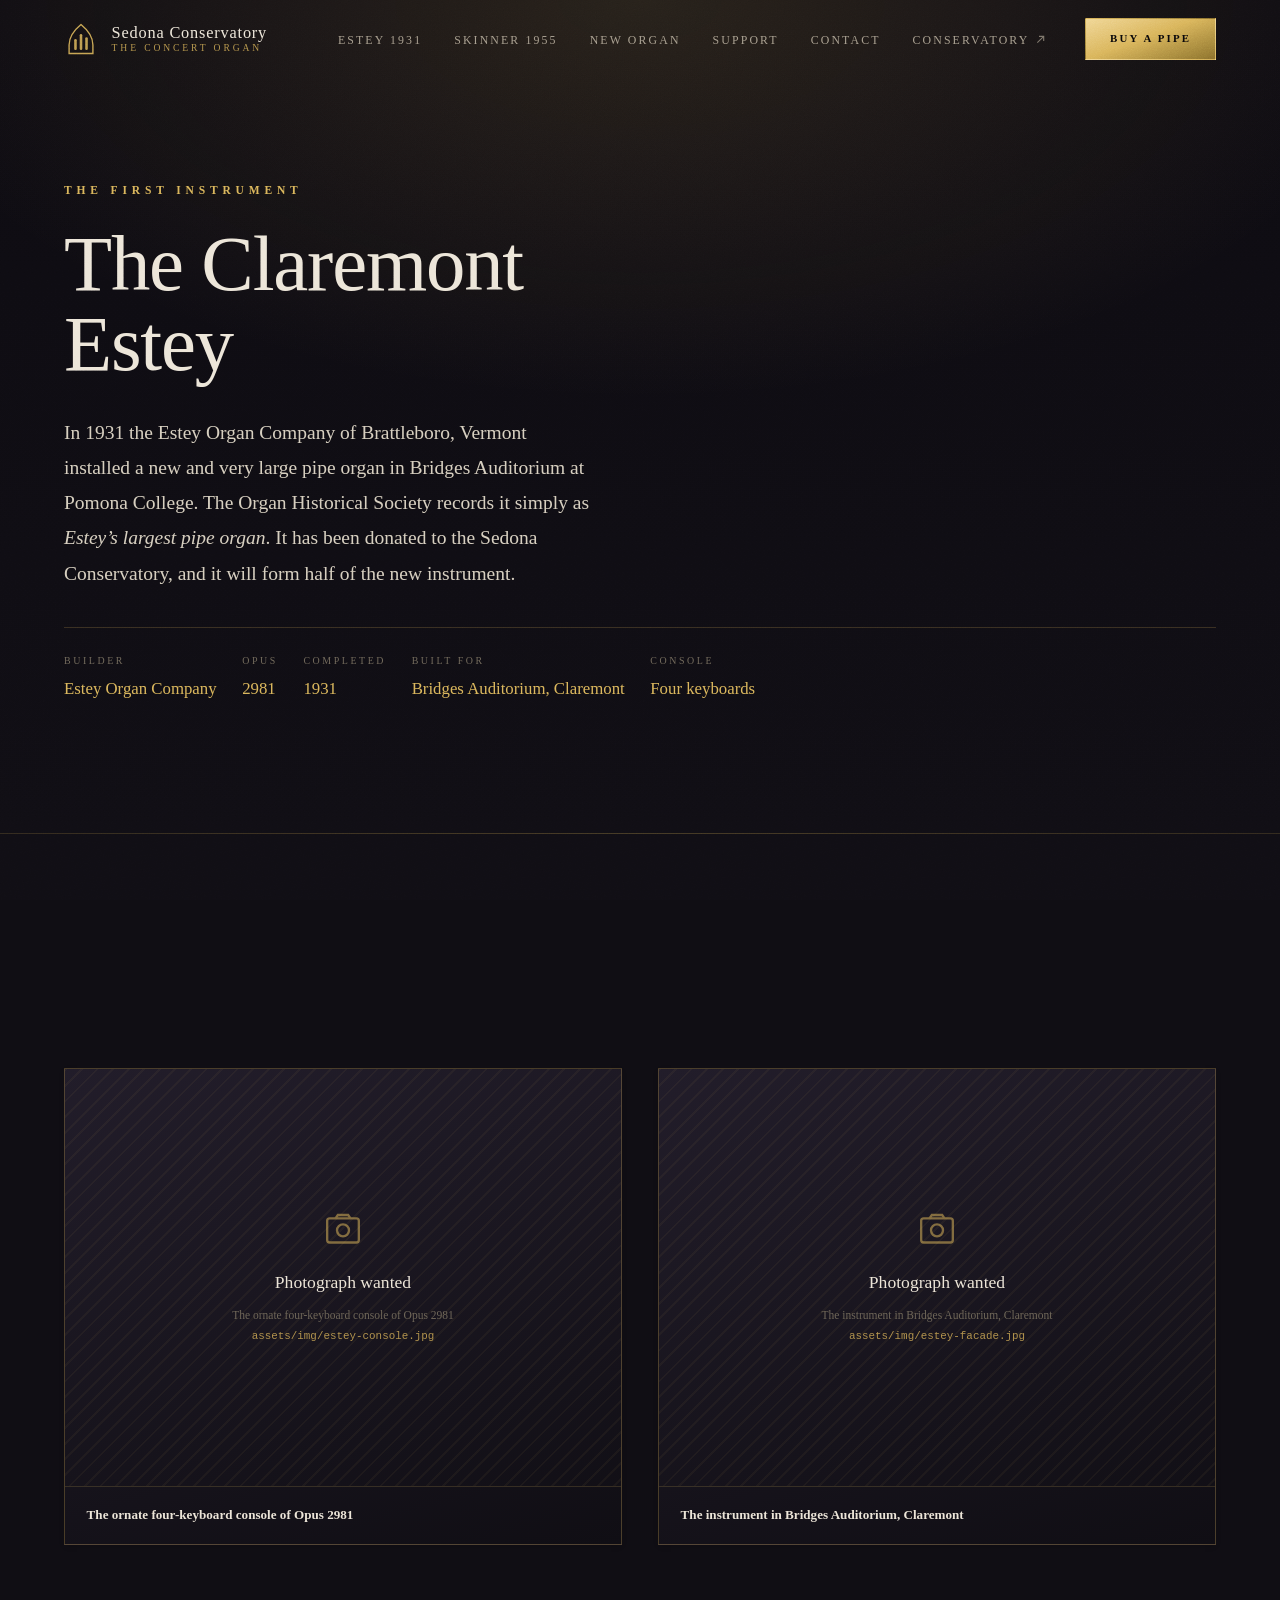
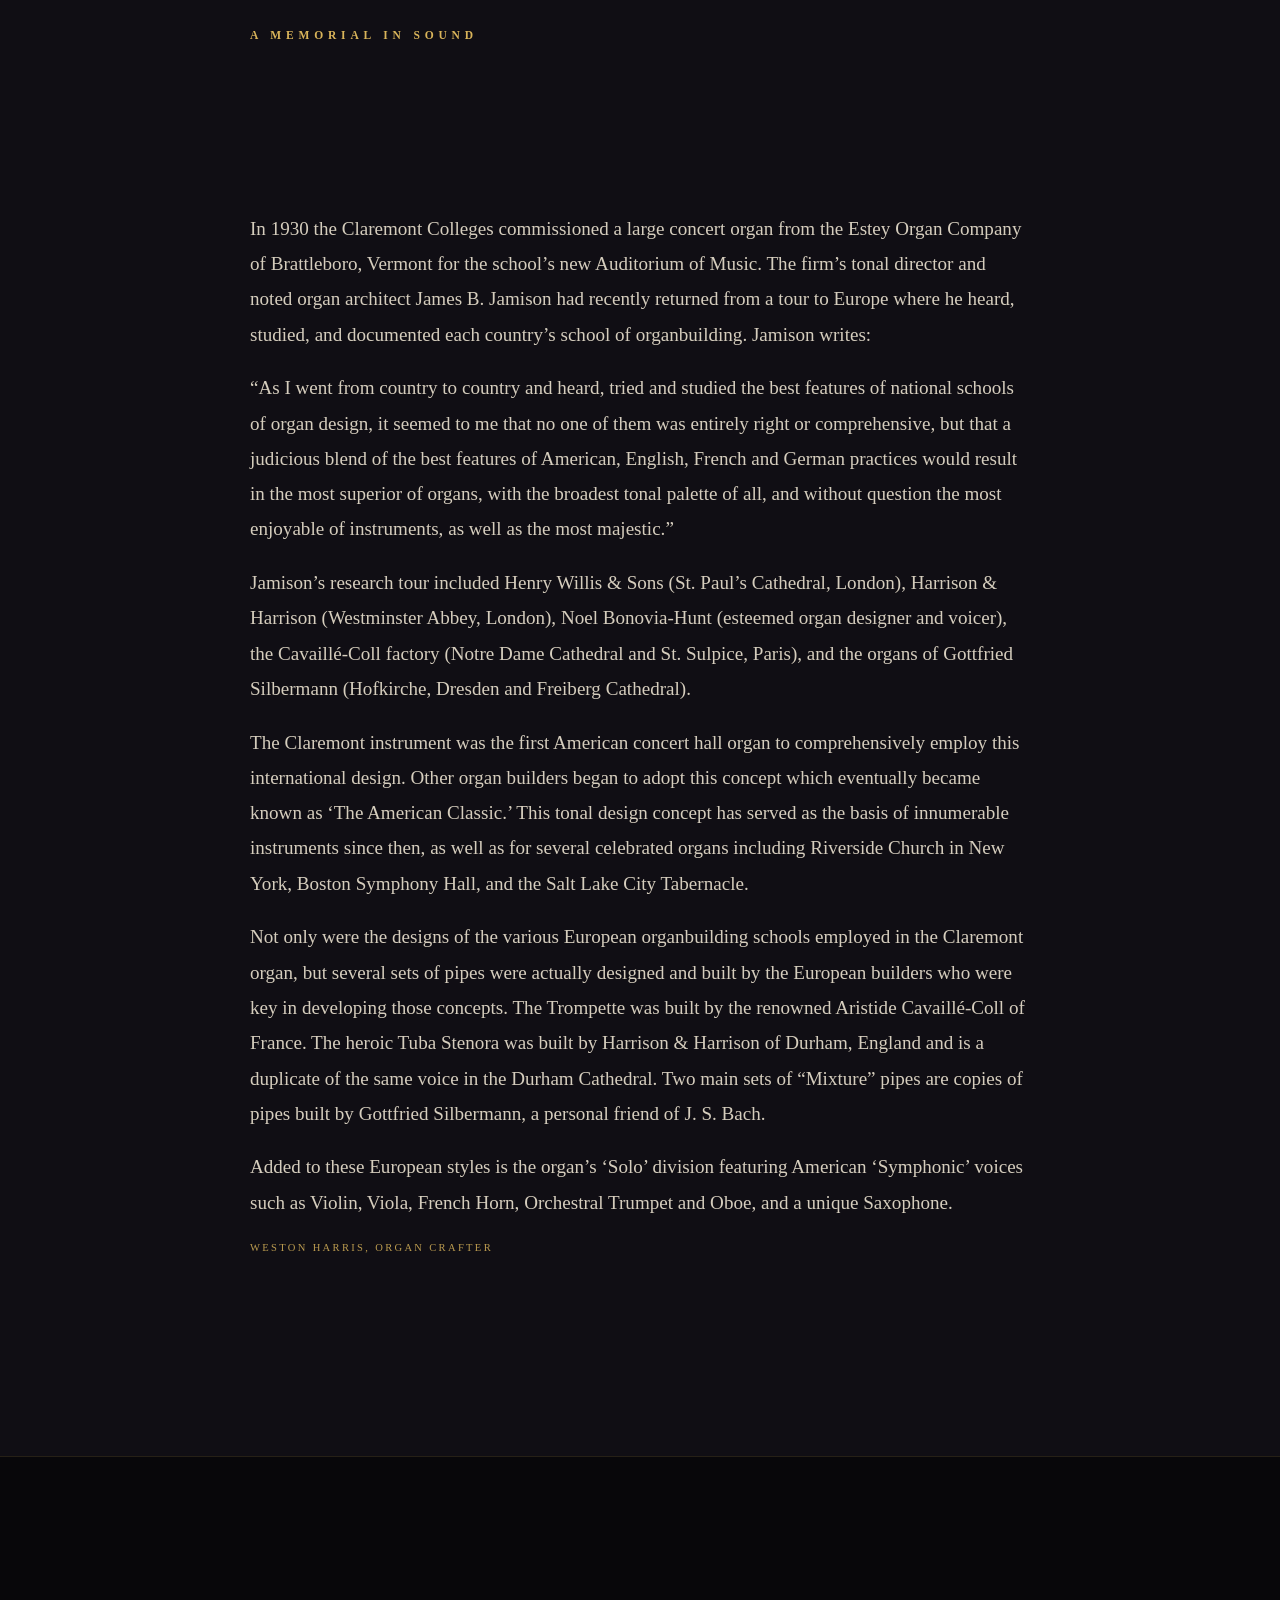
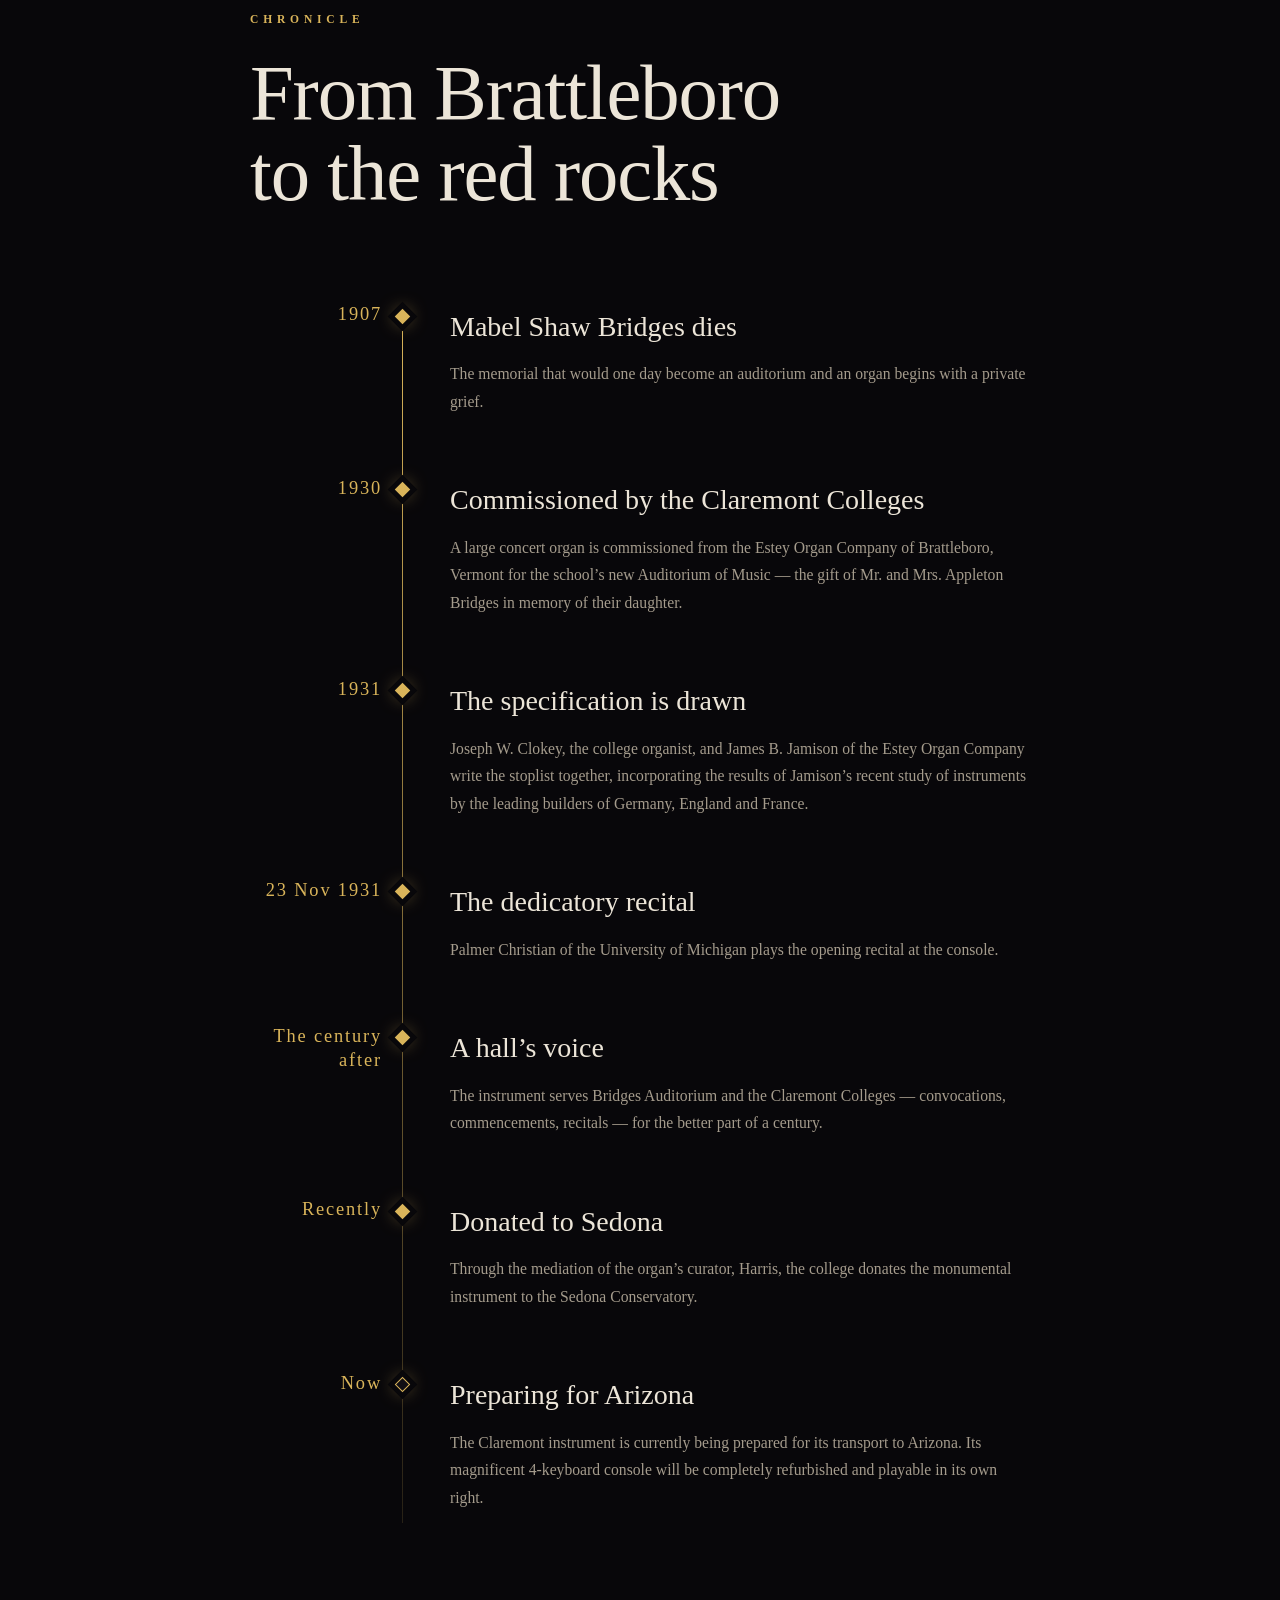
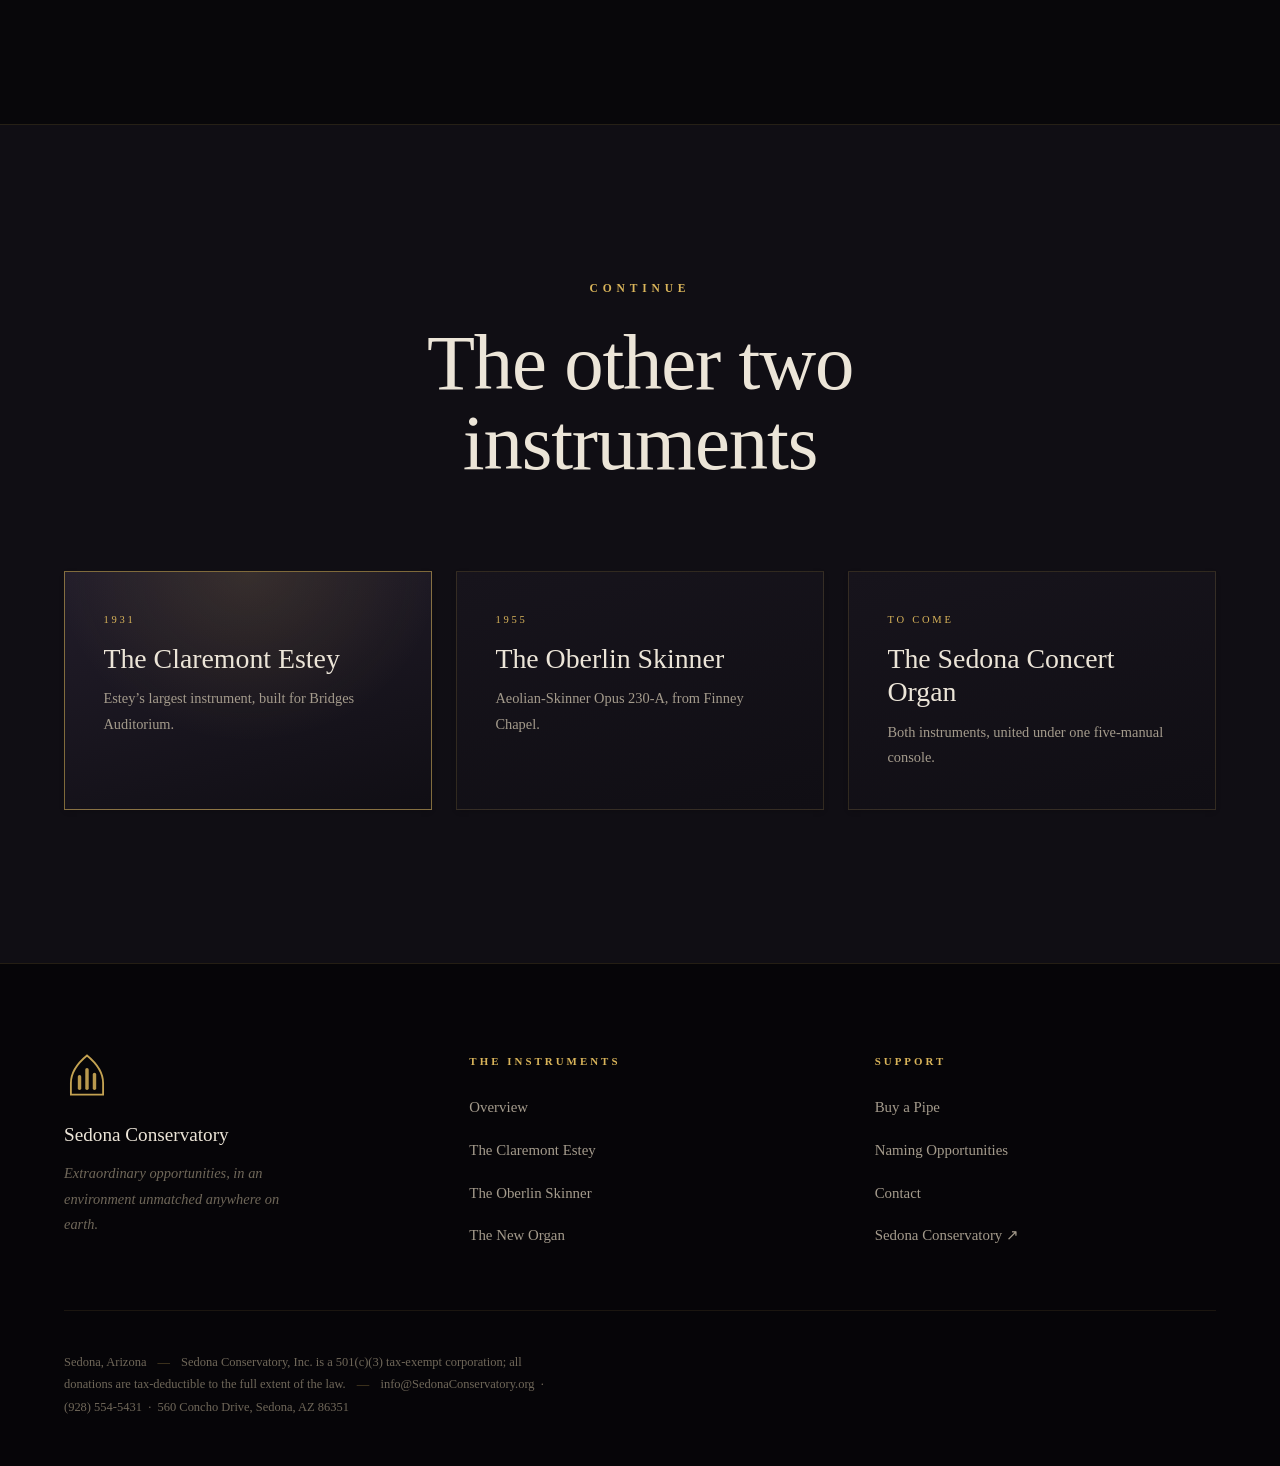
==== commit 08b13297: "Fix timeline year labels overflowing their column The year column was 112px with white-space: nowrap" ====
--- a/estey.html
+++ b/estey.html
@@ -5,9 +5,9 @@
 <meta name="viewport" content="width=device-width, initial-scale=1">
 <title>The Claremont Estey, Opus 2981 (1931) — Sedona Concert Organ</title>
 <meta name="description" content="Estey Opus 2981, built in 1931 for Bridges Auditorium at Pomona College, Claremont — the largest organ the Estey Organ Company ever built, and now bound for Sedona.">
-<meta name="theme-color" content="#1a0a0d">
+<meta name="theme-color" content="#100e14">
 <link rel="stylesheet" href="assets/css/cathedral.css">
-<link rel="stylesheet" href="assets/css/theme-garnet.css" id="theme-css" data-default="garnet">
+<link rel="stylesheet" href="assets/css/theme-night.css" id="theme-css" data-default="night">
 <script>
 /* Theme switcher for testing: ?theme=garnet | sedona | night, remembered in
    localStorage. Runs before paint so there is no flash. Delete this block and
--- a/assets/css/cathedral.css
+++ b/assets/css/cathedral.css
@@ -746,7 +746,7 @@
    ═══════════════════════════════════════════════════════════════════════════ */
 /* --rail is both the year-column width and the x of the vertical rail, so the
    markers sit on the line; the year text is inset to clear them. */
-.chronicle { position: relative; --rail: clamp(5rem, 9vw, 7rem); }
+.chronicle { position: relative; --rail: clamp(6.5rem, 12vw, 9.5rem); }
 .chronicle::before {
   content: "";
   position: absolute;
@@ -781,8 +781,14 @@
   color: var(--gild);
   text-align: right;
   padding-top: .1rem;
-  padding-right: 1.15rem;
-  white-space: nowrap;
+  padding-right: 1.25rem;
+  /* Labels are not always a bare year — "23 Nov 1931", "The century after" —
+     so they must be free to wrap inside the column rather than spill across
+     the rail and into the body text. */
+  white-space: normal;
+  line-height: 1.3;
+  text-wrap: balance;
+  overflow-wrap: break-word;
 }
 .epoch__body h3 {
   font-family: var(--display);
--- a/assets/css/theme-night.css
+++ b/assets/css/theme-night.css
@@ -0,0 +1,92 @@
+/* ═══════════════════════════════════════════════════════════════════════════
+   THEME · NIGHT
+   The candlelit cathedral. Load after cathedral.css.
+   ═══════════════════════════════════════════════════════════════════════════ */
+:root {
+  color-scheme: dark;
+
+  /* ── Surfaces ─────────────────────────────────────────────────────────── */
+  --void:           #08070a;   /* the contrast band behind .section--dark   */
+  --stone-deep:     #100e14;   /* page                                       */
+  --stone:          #17141c;   /* cards                                      */
+  --stone-lit:      #221d2a;   /* raised cards                               */
+  --stone-edge:     #322b3c;
+  --surface-deep:   #060508;   /* footer                                     */
+  --surface-inset:  #131017;   /* pipe-set cells, form fields                */
+  --surface-card:   #14121a;   /* native select menu                         */
+  --surface-red:    #241820;   /* the Maestros card                          */
+  --facade-fade:    #08070a;   /* colour the hero pipes fade into            */
+
+  --void-rgb:        8, 7, 10;
+  --backdrop-rgb:    6, 5, 8;
+  --surface-rgb:    23, 20, 28;
+  --surface-lit-rgb: 34, 29, 42;
+
+  /* ── Ink ──────────────────────────────────────────────────────────────── */
+  --ink:        #ece5d8;
+  --ink-soft:   #d5cdbd;
+  --ink-dim:    #b8b0a0;
+  --ink-muted:  #a49b8c;
+  --ink-faint:  #6f6759;
+  --on-gild:    #08070a;       /* text on a gilded button                    */
+
+  /* ── Gilding ──────────────────────────────────────────────────────────── */
+  --gild:        #d9b45a;
+  --gild-bright: #f0d693;
+  --gild-deep:   #8a6f2c;
+  --gild-rgb:    217, 180, 90;
+
+  /* ── Stained glass ────────────────────────────────────────────────────── */
+  --lapis:    #2a4b8d;
+  --ruby:     #8c1f2f;
+  --emerald:  #1d5b4a;
+  --amethyst: #4a2d6b;
+  --rock:     #a4462d;
+  --rock-rgb: 164, 70, 45;
+
+  /* Voice-card accents — lifted so they read against the dark ground */
+  --accent-emerald:  #37a184;
+  --accent-lapis:    #5b86d0;
+  --accent-ruby:     #c74459;
+  --accent-amethyst: #8f6bc0;
+  --accent-rock:     #d1704f;
+
+  /* ── Light and shadow ─────────────────────────────────────────────────── */
+  --shadow-rgb: 0, 0, 0;
+  --light-rgb:  255, 232, 175;
+  --grain-opacity: .5;
+  --grain-blend:   overlay;
+
+  /* ── Atmospheres ──────────────────────────────────────────────────────── */
+  --bg-hero:
+    radial-gradient(120% 85% at 50% 8%,  rgba(217,180,90,.15), transparent 55%),
+    radial-gradient(90% 60% at 50% 100%, rgba(164,70,45,.28), transparent 65%),
+    linear-gradient(180deg, #0d0b11 0%, #13101a 45%, #08070a 100%);
+
+  --bg-pagehead:
+    radial-gradient(100% 80% at 50% 0%, rgba(217,180,90,.13), transparent 60%),
+    linear-gradient(180deg, #0d0b11, #100e14);
+
+  --bg-patronage:
+    radial-gradient(90% 60% at 50% 0%, rgba(164,70,45,.2), transparent 60%),
+    linear-gradient(180deg, #100e14, #0d0a10);
+
+  --bg-film:
+    radial-gradient(70% 70% at 50% 45%, rgba(217,180,90,.13), transparent 70%),
+    linear-gradient(165deg, #221d2a, #08070a);
+
+  --bg-modal:
+    radial-gradient(100% 60% at 50% 0%, rgba(217,180,90,.1), transparent 60%),
+    linear-gradient(170deg, #17141c, #0b0a0e);
+
+  --bg-console: linear-gradient(170deg, #241c16, #120e0c);
+
+  /* ── The instrument ───────────────────────────────────────────────────── */
+  --key-black:       #0d0b0a;
+  --key-white:       #f4ecdb;
+  --key-white-shade: #cbc2af;
+
+  --pipe-metal: linear-gradient(90deg,
+      #1b1720 0%, #4a4352 22%, #8d8496 42%, #cfc4d4 50%,
+      #8d8496 58%, #4a4352 78%, #16131b 100%);
+}
